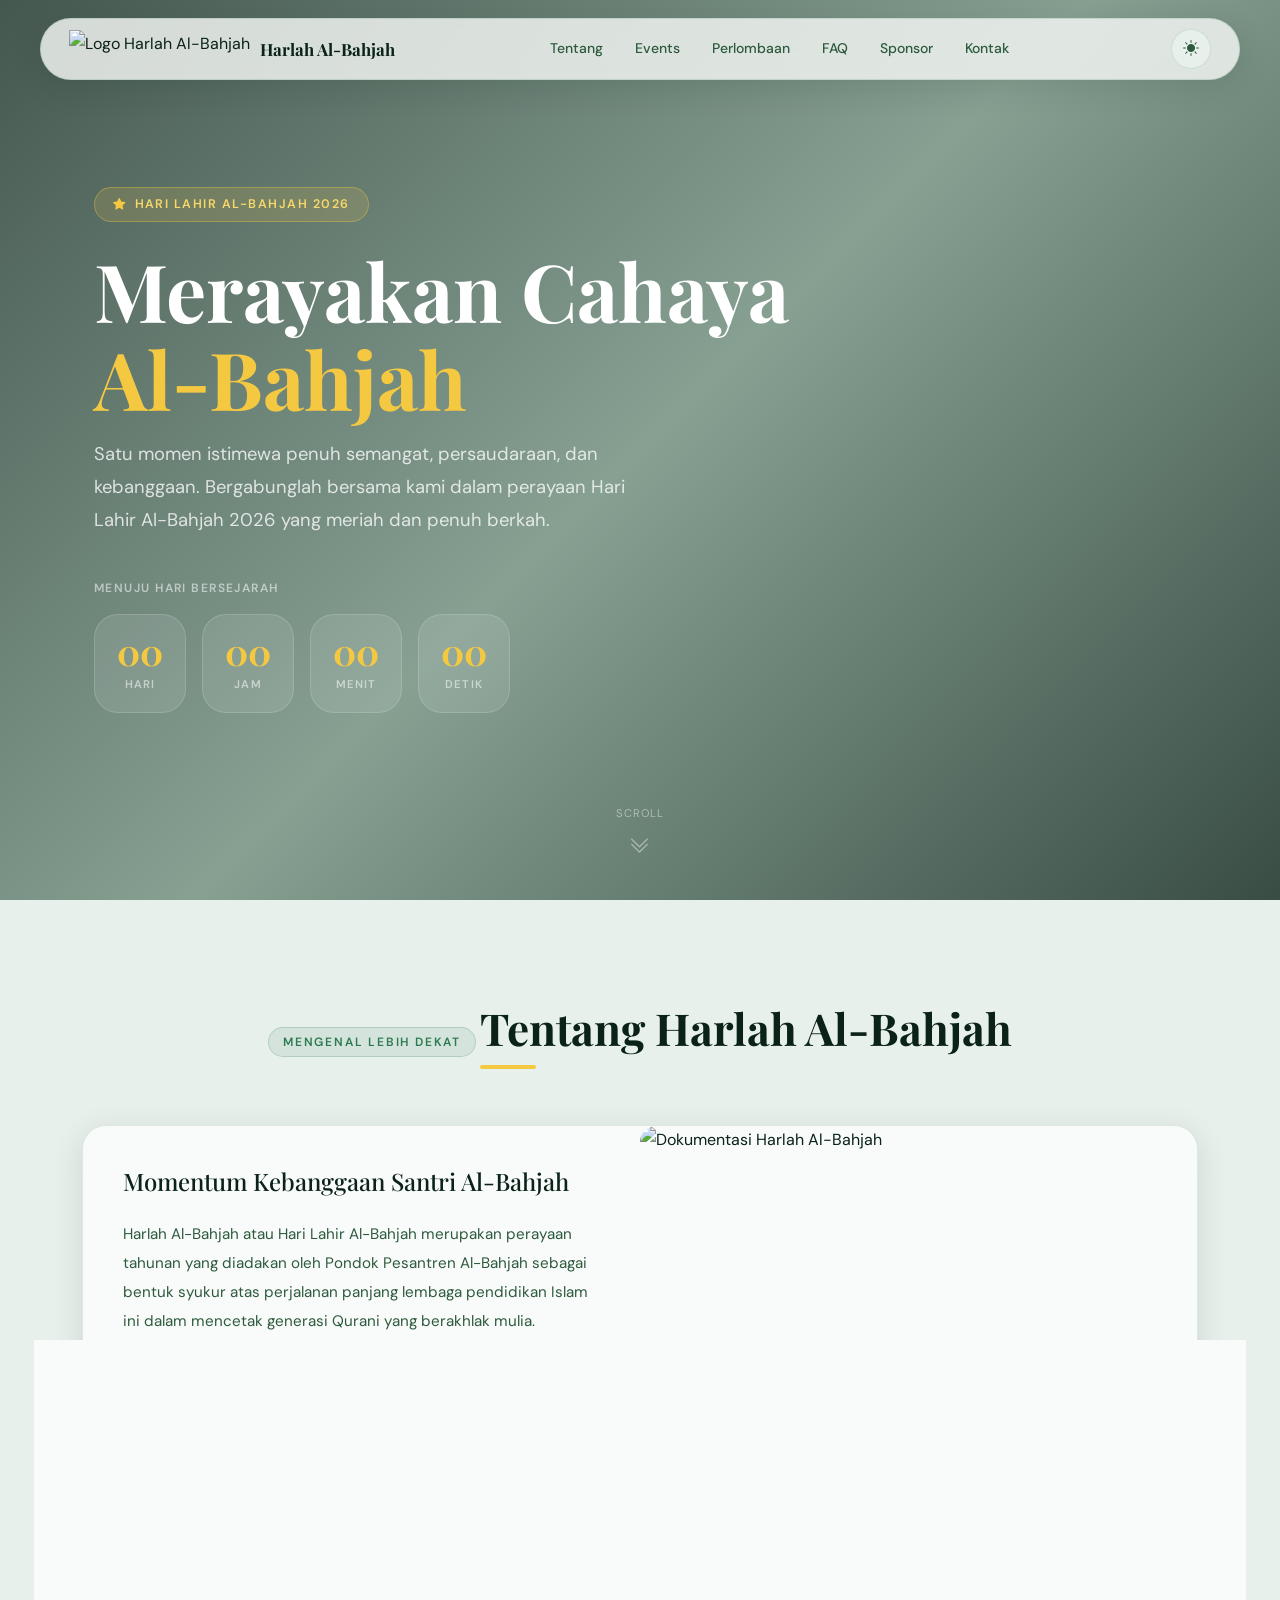
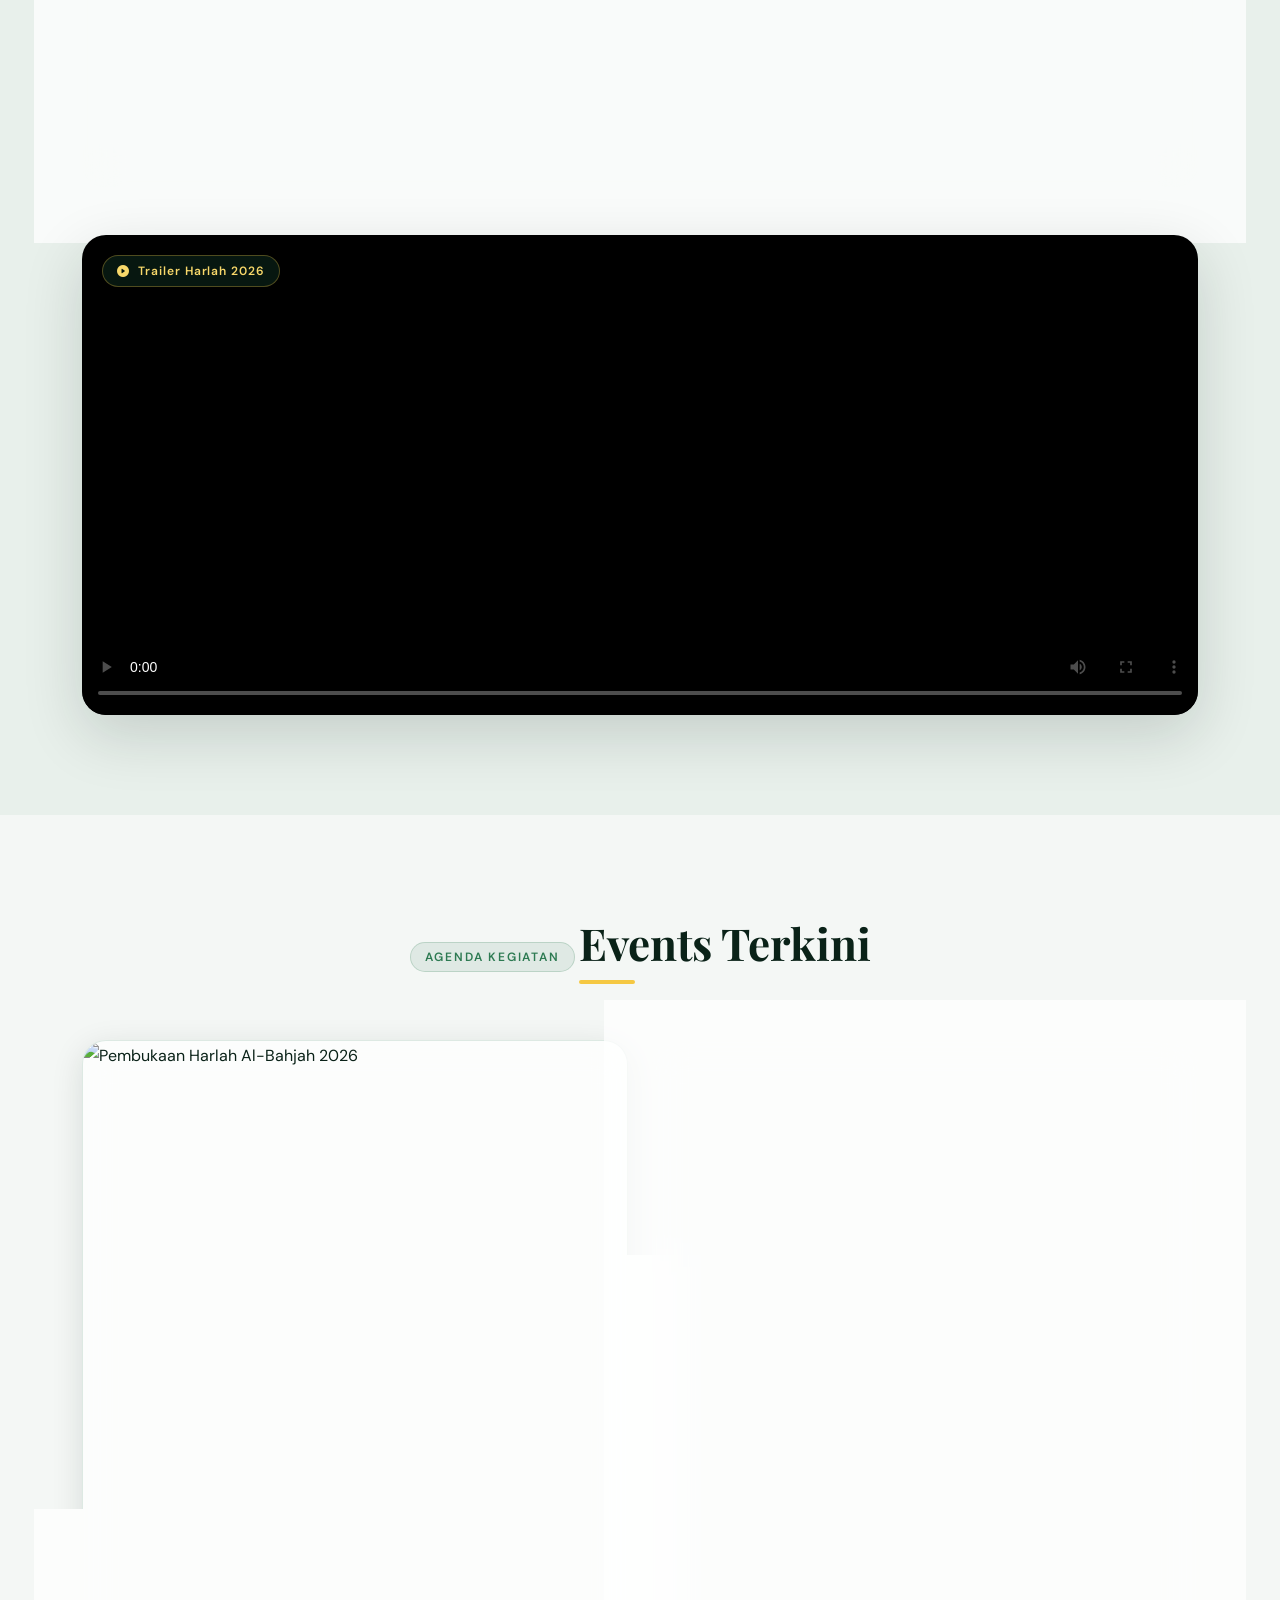
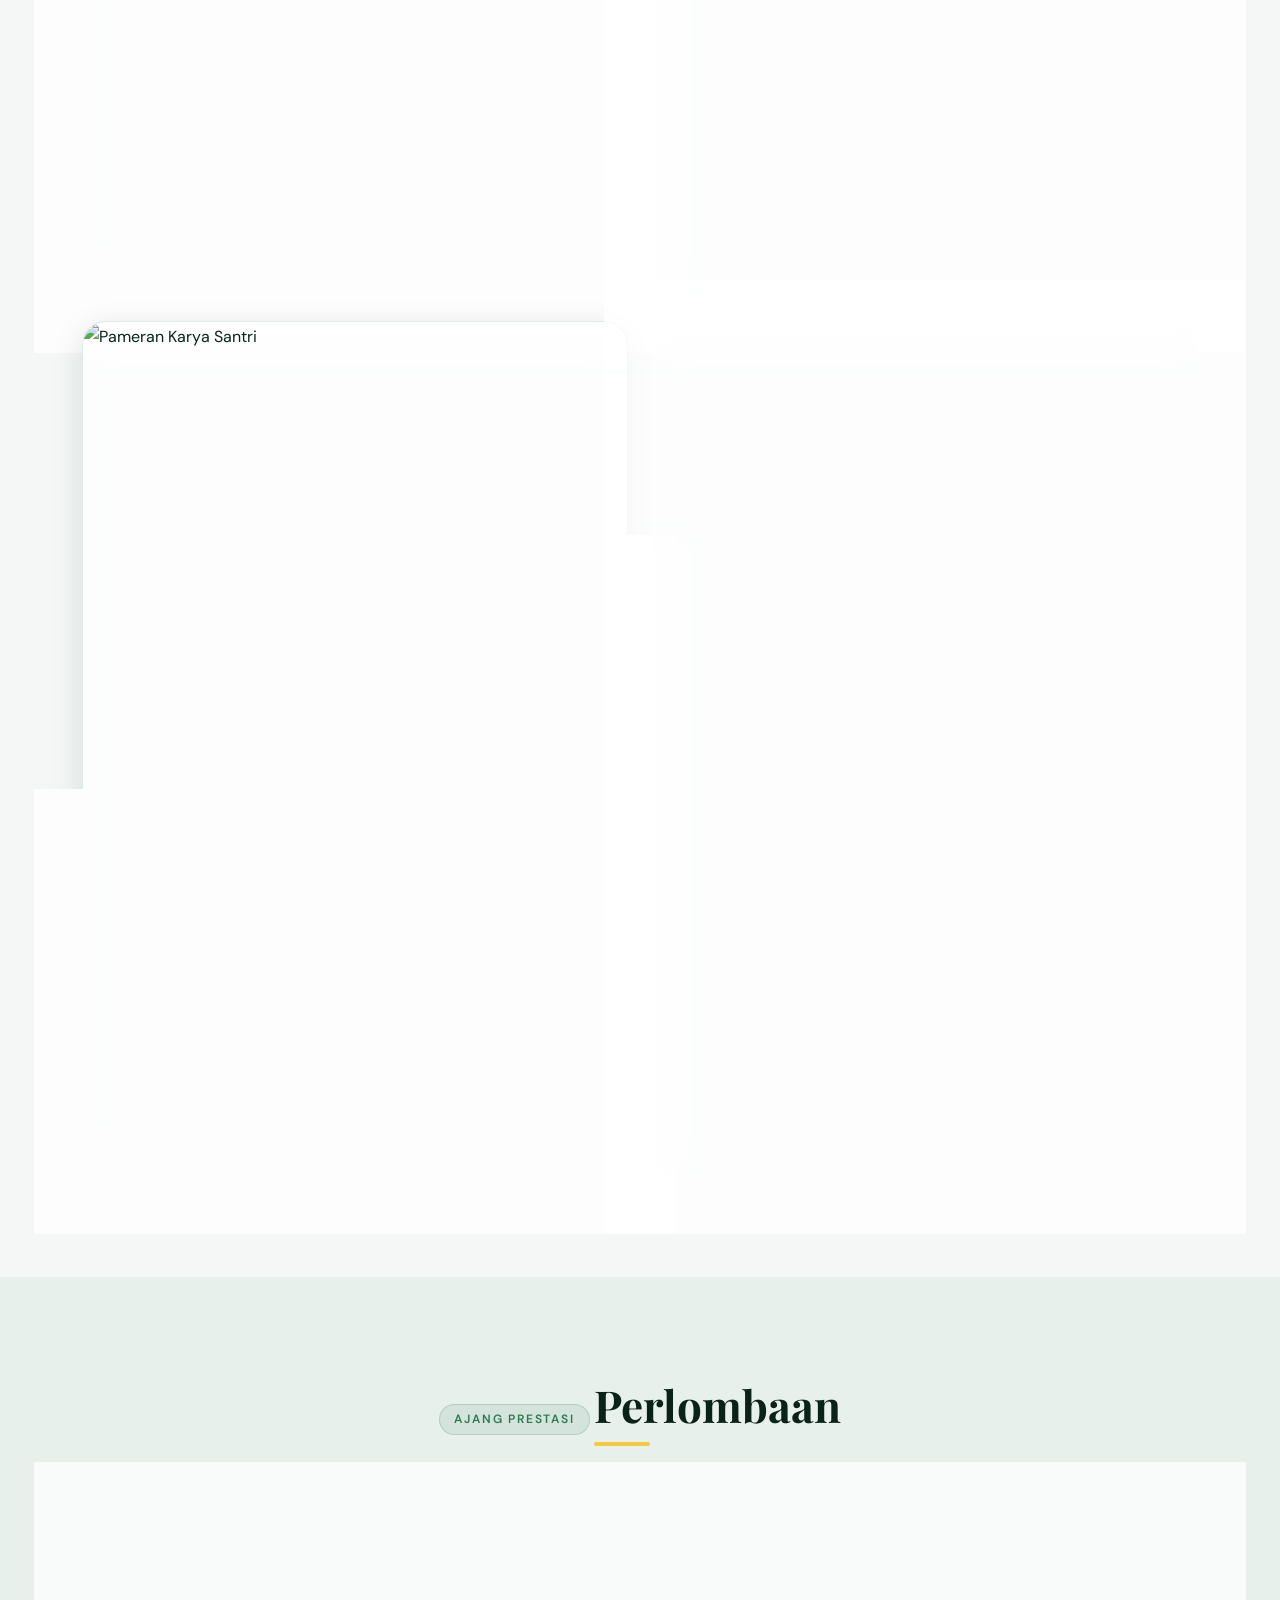
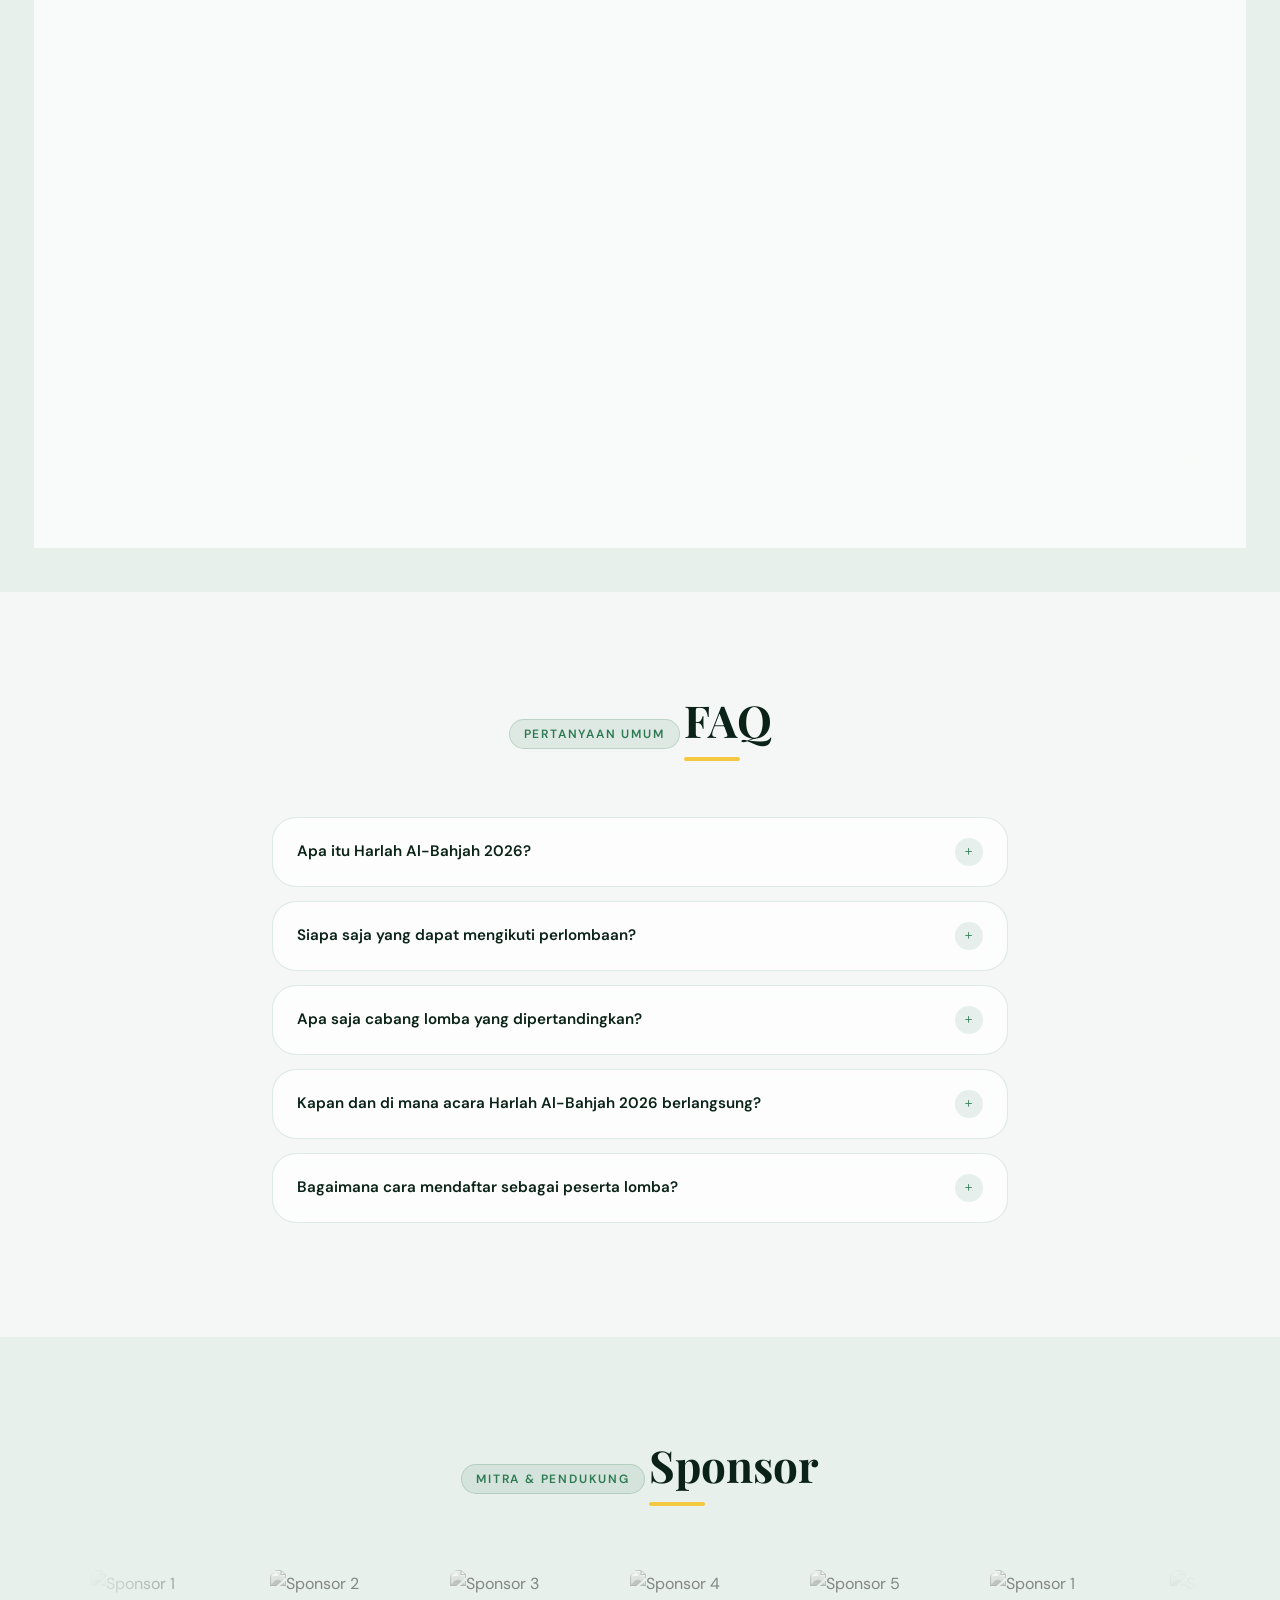
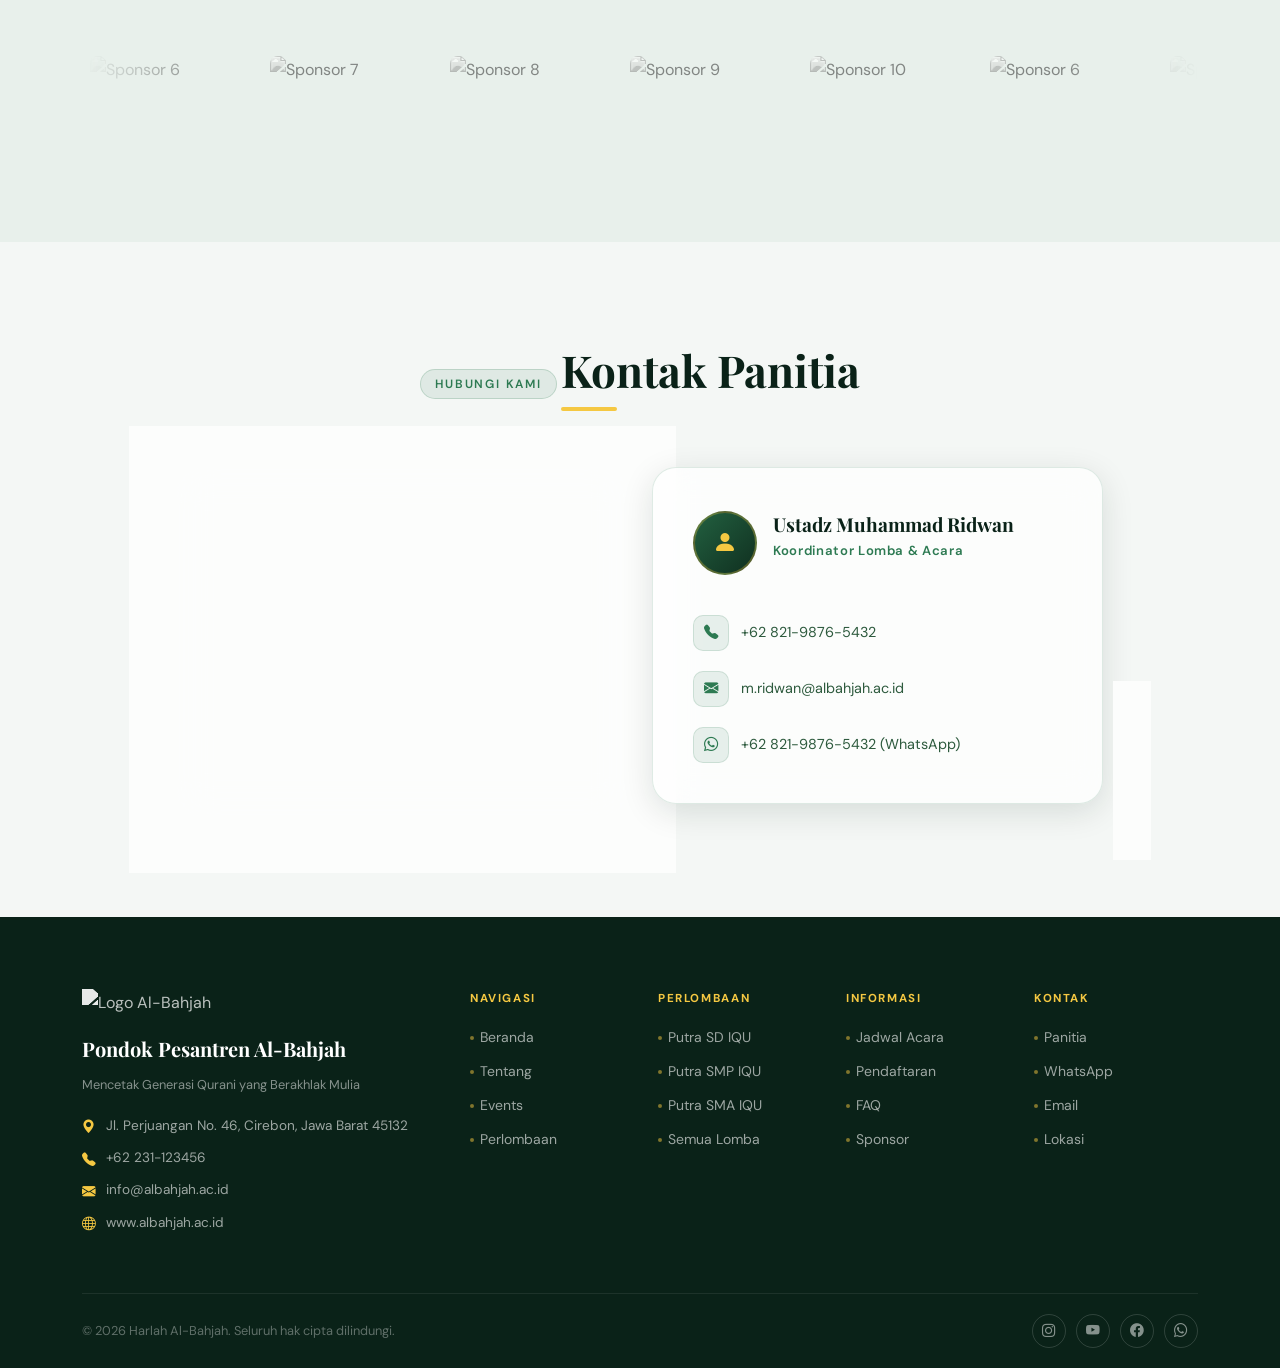
==== index.html @ e9e11401 "fix: change temporary image name on src" ====
<!DOCTYPE html>
<html lang="id" data-theme="light">
<head>
  <meta charset="UTF-8" />
  <meta name="viewport" content="width=device-width, initial-scale=1.0" />
  <title>Harlah Al-Bahjah 2026</title>
  <meta name="description" content="Hari Lahir Al-Bahjah 2026 — Perayaan tahunan Pondok Pesantren Al-Bahjah yang meriah dengan berbagai perlombaan dan kegiatan islami." />

  <!-- Bootstrap 5 -->
  <link rel="stylesheet" href="lib/bootstrap5/bootstrap-5.3.8-dist/css/bootstrap.min.css" />

  <!-- Bootstrap Icons -->
  <link rel="stylesheet" href="assets/img/icon/bootstrap-icons-1.13.1/bootstrap-icons.min.css" />

  <!-- Global CSS -->
  <link rel="stylesheet" href="css/global.css" />

  <!-- Page CSS -->
  <link rel="stylesheet" href="css/index.css" />
</head>
<body>

  <!-- ============================================================
       NAVBAR
       ============================================================ -->
  <nav id="mainNavbar" aria-label="Navigasi Utama">
    <a href="/" class="navbar-brand-custom">
      <img src="assets/img/logo-ab.png" alt="Logo Harlah Al-Bahjah" />
      <span>Harlah Al-Bahjah</span>
    </a>

    <ul class="navbar-links">
      <li><a href="#about">Tentang</a></li>
      <li><a href="#events">Events</a></li>
      <li><a href="#competitions">Perlombaan</a></li>
      <li><a href="#faq">FAQ</a></li>
      <li><a href="#sponsor">Sponsor</a></li>
      <li><a href="#contact">Kontak</a></li>
    </ul>

    <div class="d-flex align-items-center gap-2">
      <button id="themeToggle" aria-label="Toggle tema">
        <i class="bi bi-sun-fill"></i>
      </button>
      <button class="navbar-toggler-custom" id="navToggler" aria-label="Buka menu">
        <i class="bi bi-list"></i>
      </button>
    </div>
  </nav>

  <!-- Mobile Menu -->
  <div id="mobileMenu" class="mobile-menu">
    <a href="#about">Tentang</a>
    <a href="#events">Events</a>
    <a href="#competitions">Perlombaan</a>
    <a href="#faq">FAQ</a>
    <a href="#sponsor">Sponsor</a>
    <a href="#contact">Kontak</a>
  </div>


  <!-- ============================================================
       HERO SECTION
       ============================================================ -->
  <section id="hero">
    <div class="hero-bg"></div>
    <div class="hero-overlay"></div>

    <div class="container hero-content">
      <div class="row">
        <div class="col-lg-8">

          <div class="hero-badge">
            <i class="bi bi-star-fill"></i>
            Hari Lahir Al-Bahjah 2026
          </div>

          <h1 class="hero-title">
            Merayakan Cahaya<br />
            <span>Al-Bahjah</span>
          </h1>

          <p class="hero-desc">
            Satu momen istimewa penuh semangat, persaudaraan, dan kebanggaan.
            Bergabunglah bersama kami dalam perayaan Hari Lahir Al-Bahjah 2026
            yang meriah dan penuh berkah.
          </p>

          <!-- Countdown -->
          <div class="countdown-wrapper">
            <p class="countdown-label">Menuju Hari Bersejarah</p>
            <div class="countdown-grid">
              <div class="countdown-item">
                <span class="countdown-num" id="cd-days">00</span>
                <span class="countdown-unit">Hari</span>
              </div>
              <div class="countdown-item">
                <span class="countdown-num" id="cd-hours">00</span>
                <span class="countdown-unit">Jam</span>
              </div>
              <div class="countdown-item">
                <span class="countdown-num" id="cd-mins">00</span>
                <span class="countdown-unit">Menit</span>
              </div>
              <div class="countdown-item">
                <span class="countdown-num" id="cd-secs">00</span>
                <span class="countdown-unit">Detik</span>
              </div>
            </div>
          </div>

        </div>
      </div>
    </div>

    <div class="hero-scroll">
      <span>Scroll</span>
      <i class="bi bi-chevron-double-down"></i>
    </div>
  </section>


  <!-- ============================================================
       ABOUT SECTION
       ============================================================ -->
  <section id="about" class="section-wrapper">
    <div class="container">

      <!-- Section Title -->
      <div class="text-center mb-5 fade-up">
        <span class="section-label">Mengenal Lebih Dekat</span>
        <h2 class="section-title">Tentang Harlah Al-Bahjah</h2>
      </div>

      <!-- About Card -->
      <div class="glass-card fade-up mb-5">
        <div class="row g-0 align-items-stretch">
          <!-- Left: Description -->
          <div class="col-lg-6">
            <div class="about-text-col">
              <h3 class="mb-4" style="font-size:1.5rem;">Momentum Kebanggaan Santri Al-Bahjah</h3>
              <p>
                Harlah Al-Bahjah atau Hari Lahir Al-Bahjah merupakan perayaan tahunan yang diadakan
                oleh Pondok Pesantren Al-Bahjah sebagai bentuk syukur atas perjalanan panjang lembaga
                pendidikan Islam ini dalam mencetak generasi Qurani yang berakhlak mulia.
              </p>
              <p>
                Pada tahun 2026, Harlah Al-Bahjah kembali hadir dengan rangkaian kegiatan yang lebih
                meriah dan bermakna. Berbagai cabang perlombaan Islami digelar sebagai ajang unjuk
                bakat dan prestasi para santri dari jenjang SD, SMP, hingga SMA.
              </p>
              <p>
                Kegiatan ini bukan sekadar kompetisi, melainkan juga wadah silaturahmi, penguatan
                ukhuwah islamiyah, serta momentum untuk terus memupuk semangat belajar dan berprestasi
                di lingkungan Pondok Pesantren Al-Bahjah yang penuh berkah.
              </p>
              <p>
                Dengan tema yang mengedepankan kecintaan terhadap Al-Quran dan ilmu pengetahuan,
                Harlah Al-Bahjah 2026 diharapkan menjadi inspirasi bagi seluruh santri dan keluarga besar
                Al-Bahjah untuk terus berjuang di jalan yang diridhai Allah SWT.
              </p>
            </div>
          </div>
          <!-- Right: Image -->
          <div class="col-lg-6">
            <img
              src="assets/img/temp-image.jpg"
              alt="Dokumentasi Harlah Al-Bahjah"
              class="about-img"
            />
          </div>
        </div>
      </div>

      <!-- Video Trailer -->
      <div class="about-video-wrapper fade-up">
        <span class="video-label"><i class="bi bi-play-circle-fill me-1"></i> Trailer Harlah 2026</span>
        <video controls poster="assets/img/temp-image.jpg">
          <source src="assets/video/temp-video.mp4" type="video/mp4" />
          Browser Anda tidak mendukung pemutaran video.
        </video>
      </div>

    </div>
  </section>


  <!-- ============================================================
       EVENTS SECTION
       ============================================================ -->
  <section id="events" class="section-wrapper">
    <div class="container">

      <div class="text-center mb-5 fade-up">
        <span class="section-label">Agenda Kegiatan</span>
        <h2 class="section-title">Events Terkini</h2>
      </div>

      <div class="row g-4">

        <!-- Event Card 1 -->
        <div class="col-md-6 fade-up">
          <div class="glass-card event-card">
            <div class="event-card-img-wrapper">
              <img src="assets/img/temp-image.jpg" alt="Pembukaan Harlah Al-Bahjah 2026" />
            </div>
            <div class="event-card-body">
              <h4 class="event-card-title">Pembukaan Harlah Al-Bahjah 2026</h4>
              <p class="event-card-date">
                <i class="bi bi-calendar3"></i> 1 Juni 2026
              </p>
              <span class="event-status upcoming">
                <i class="bi bi-clock"></i> Akan Datang
              </span>
            </div>
          </div>
        </div>

        <!-- Event Card 2 -->
        <div class="col-md-6 fade-up">
          <div class="glass-card event-card">
            <div class="event-card-img-wrapper">
              <img src="assets/img/temp-image.jpg" alt="Lomba Tahfidz Quran" />
            </div>
            <div class="event-card-body">
              <h4 class="event-card-title">Lomba Tahfidz Quran</h4>
              <p class="event-card-date">
                <i class="bi bi-calendar3"></i> 28 Mei 2026
              </p>
              <span class="event-status upcoming">
                <i class="bi bi-clock"></i> Akan Datang
              </span>
            </div>
          </div>
        </div>

        <!-- Event Card 3 -->
        <div class="col-md-6 fade-up">
          <div class="glass-card event-card">
            <div class="event-card-img-wrapper">
              <img src="assets/img/temp-image.jpg" alt="Pameran Karya Santri" />
            </div>
            <div class="event-card-body">
              <h4 class="event-card-title">Pameran Karya Santri</h4>
              <p class="event-card-date">
                <i class="bi bi-calendar3"></i> 25 Mei 2026
              </p>
              <span class="event-status ongoing">
                <i class="bi bi-record-circle"></i> Sedang Berlangsung
              </span>
            </div>
          </div>
        </div>

        <!-- Event Card 4 -->
        <div class="col-md-6 fade-up">
          <div class="glass-card event-card">
            <div class="event-card-img-wrapper">
              <img src="assets/img/temp-image.jpg" alt="Seleksi Perlombaan" />
            </div>
            <div class="event-card-body">
              <h4 class="event-card-title">Seleksi Awal Perlombaan</h4>
              <p class="event-card-date">
                <i class="bi bi-calendar3"></i> 10 Mei 2026
              </p>
              <span class="event-status done">
                <i class="bi bi-check-circle"></i> Selesai
              </span>
            </div>
          </div>
        </div>

      </div>
    </div>
  </section>


  <!-- ============================================================
       COMPETITIONS SECTION
       ============================================================ -->
  <section id="competitions" class="section-wrapper">
    <div class="container">

      <div class="text-center mb-5 fade-up">
        <span class="section-label">Ajang Prestasi</span>
        <h2 class="section-title">Perlombaan</h2>
      </div>

      <div class="glass-card competitions-card fade-up">
        <div class="row g-0 align-items-stretch">
          <!-- Left: Image -->
          <div class="col-lg-5 competitions-img-col">
            <img src="assets/img/temp-image.jpg" alt="Dokumentasi Perlombaan Harlah Al-Bahjah" />
          </div>
          <!-- Right: Content -->
          <div class="col-lg-7">
            <div class="competitions-content">
              <span class="section-label mb-3">Putra · SD · SMP · SMA</span>
              <h3>Kompetisi Islami Berjenjang</h3>
              <p>
                Harlah Al-Bahjah 2026 menghadirkan berbagai cabang perlombaan Islami yang dikategorikan
                berdasarkan jenjang pendidikan. Setiap santri berkesempatan menunjukkan kemampuan terbaik
                mereka dalam suasana yang penuh sportivitas dan ukhuwah islamiyah.
              </p>
              <p>
                Mulai dari Lomba Tahfidz Quran, Pidato Bahasa Arab, Kaligrafi, hingga berbagai cabang
                ilmu keislaman lainnya — semua dirancang untuk menggali potensi terbaik para santri
                Al-Bahjah.
              </p>
              <div class="competitions-tags">
                <span class="comp-tag"><i class="bi bi-book"></i> Tahfidz Quran</span>
                <span class="comp-tag"><i class="bi bi-chat-dots"></i> Pidato Arab</span>
                <span class="comp-tag"><i class="bi bi-brush"></i> Kaligrafi</span>
                <span class="comp-tag"><i class="bi bi-pencil"></i> Cerdas Cermat</span>
                <span class="comp-tag"><i class="bi bi-music-note"></i> Tilawah</span>
              </div>
              <a href="competitions/competitions.html" class="btn-primary-custom">
                Lihat Semua Perlombaan <i class="bi bi-arrow-right"></i>
              </a>
            </div>
          </div>
        </div>
      </div>

    </div>
  </section>


  <!-- ============================================================
       FAQ SECTION
       ============================================================ -->
  <section id="faq" class="section-wrapper">
    <div class="container">

      <div class="text-center mb-5 fade-up">
        <span class="section-label">Pertanyaan Umum</span>
        <h2 class="section-title">FAQ</h2>
      </div>

      <div class="row justify-content-center">
        <div class="col-lg-8">

          <!-- FAQ 1 -->
          <div class="faq-item fade-up">
            <button class="faq-question">
              <span>Apa itu Harlah Al-Bahjah 2026?</span>
              <span class="faq-icon"><i class="bi bi-plus"></i></span>
            </button>
            <div class="faq-answer">
              <p>
                Harlah Al-Bahjah adalah perayaan Hari Lahir Pondok Pesantren Al-Bahjah yang diselenggarakan
                setiap tahun sebagai bentuk syukur dan apresiasi atas perjalanan lembaga ini dalam mendidik
                generasi Qurani. Pada 2026, acara ini akan diisi dengan berbagai perlombaan, pameran, dan
                kegiatan islami lainnya.
              </p>
            </div>
          </div>

          <!-- FAQ 2 -->
          <div class="faq-item fade-up">
            <button class="faq-question">
              <span>Siapa saja yang dapat mengikuti perlombaan?</span>
              <span class="faq-icon"><i class="bi bi-plus"></i></span>
            </button>
            <div class="faq-answer">
              <p>
                Perlombaan pada Harlah Al-Bahjah 2026 terbuka untuk santri putra yang terdaftar aktif
                di jenjang SD IQU, SMP IQU, dan SMA IQU di lingkungan Pondok Pesantren Al-Bahjah.
                Setiap peserta hanya dapat mengikuti cabang lomba sesuai jenjang pendidikannya.
              </p>
            </div>
          </div>

          <!-- FAQ 3 -->
          <div class="faq-item fade-up">
            <button class="faq-question">
              <span>Apa saja cabang lomba yang dipertandingkan?</span>
              <span class="faq-icon"><i class="bi bi-plus"></i></span>
            </button>
            <div class="faq-answer">
              <p>
                Terdapat berbagai cabang lomba seperti Tahfidz Quran, Tilawah Al-Quran, Pidato Bahasa Arab,
                Kaligrafi, Cerdas Cermat Islami, dan beberapa kategori lainnya. Setiap jenjang memiliki
                cabang lomba yang disesuaikan dengan tingkat kemampuan peserta. Informasi lengkap tersedia
                di halaman Perlombaan.
              </p>
            </div>
          </div>

          <!-- FAQ 4 -->
          <div class="faq-item fade-up">
            <button class="faq-question">
              <span>Kapan dan di mana acara Harlah Al-Bahjah 2026 berlangsung?</span>
              <span class="faq-icon"><i class="bi bi-plus"></i></span>
            </button>
            <div class="faq-answer">
              <p>
                Puncak acara Harlah Al-Bahjah 2026 dijadwalkan pada tanggal 1 Juni 2026 bertempat di
                kompleks Pondok Pesantren Al-Bahjah. Berbagai rangkaian kegiatan sebelum puncak acara
                telah dimulai sejak pertengahan Mei 2026. Pantau terus halaman ini untuk informasi terkini.
              </p>
            </div>
          </div>

          <!-- FAQ 5 -->
          <div class="faq-item fade-up">
            <button class="faq-question">
              <span>Bagaimana cara mendaftar sebagai peserta lomba?</span>
              <span class="faq-icon"><i class="bi bi-plus"></i></span>
            </button>
            <div class="faq-answer">
              <p>
                Pendaftaran peserta lomba dilakukan melalui koordinator masing-masing asrama atau
                wali kelas. Peserta yang ingin ikut dapat menghubungi panitia Harlah Al-Bahjah 2026
                melalui kontak yang tersedia di halaman ini. Pendaftaran dibuka hingga 20 Mei 2026.
              </p>
            </div>
          </div>

        </div>
      </div>
    </div>
  </section>


  <!-- ============================================================
       SPONSOR SECTION
       ============================================================ -->
  <section id="sponsor" class="section-wrapper">
    <div class="container">

      <div class="text-center mb-5 fade-up">
        <span class="section-label">Mitra & Pendukung</span>
        <h2 class="section-title">Sponsor</h2>
      </div>

      <!-- Row 1 — Scroll Right -->
      <div class="sponsor-track-wrapper mb-3 fade-up">
        <div class="sponsor-track row-1">
          <!-- Duplicated for seamless loop -->
          <img src="assets/img/temp-image.jpg" alt="Sponsor 1" class="sponsor-logo" />
          <img src="assets/img/temp-image.jpg" alt="Sponsor 2" class="sponsor-logo" />
          <img src="assets/img/temp-image.jpg" alt="Sponsor 3" class="sponsor-logo" />
          <img src="assets/img/temp-image.jpg" alt="Sponsor 4" class="sponsor-logo" />
          <img src="assets/img/temp-image.jpg" alt="Sponsor 5" class="sponsor-logo" />
          <!-- Duplicate -->
          <img src="assets/img/temp-image.jpg" alt="Sponsor 1" class="sponsor-logo" aria-hidden="true" />
          <img src="assets/img/temp-image.jpg" alt="Sponsor 2" class="sponsor-logo" aria-hidden="true" />
          <img src="assets/img/temp-image.jpg" alt="Sponsor 3" class="sponsor-logo" aria-hidden="true" />
          <img src="assets/img/temp-image.jpg" alt="Sponsor 4" class="sponsor-logo" aria-hidden="true" />
          <img src="assets/img/temp-image.jpg" alt="Sponsor 5" class="sponsor-logo" aria-hidden="true" />
        </div>
      </div>

      <!-- Row 2 — Scroll Left -->
      <div class="sponsor-track-wrapper fade-up">
        <div class="sponsor-track row-2">
          <!-- Duplicated for seamless loop -->
          <img src="assets/img/temp-image.jpg" alt="Sponsor 6" class="sponsor-logo" />
          <img src="assets/img/temp-image.jpg" alt="Sponsor 7" class="sponsor-logo" />
          <img src="assets/img/temp-image.jpg" alt="Sponsor 8" class="sponsor-logo" />
          <img src="assets/img/temp-image.jpg" alt="Sponsor 9" class="sponsor-logo" />
          <img src="assets/img/temp-image.jpg" alt="Sponsor 10" class="sponsor-logo" />
          <!-- Duplicate -->
          <img src="assets/img/temp-image.jpg" alt="Sponsor 6" class="sponsor-logo" aria-hidden="true" />
          <img src="assets/img/temp-image.jpg" alt="Sponsor 7" class="sponsor-logo" aria-hidden="true" />
          <img src="assets/img/temp-image.jpg" alt="Sponsor 8" class="sponsor-logo" aria-hidden="true" />
          <img src="assets/img/temp-image.jpg" alt="Sponsor 9" class="sponsor-logo" aria-hidden="true" />
          <img src="assets/img/temp-image.jpg" alt="Sponsor 10" class="sponsor-logo" aria-hidden="true" />
        </div>
      </div>

    </div>
  </section>


  <!-- ============================================================
       CONTACT SECTION
       ============================================================ -->
  <section id="contact" class="section-wrapper">
    <div class="container">

      <div class="text-center mb-5 fade-up">
        <span class="section-label">Hubungi Kami</span>
        <h2 class="section-title">Kontak Panitia</h2>
      </div>

      <div class="row justify-content-center g-4">

        <!-- Contact 1 -->
        <div class="col-lg-5 col-md-6 fade-up">
          <div class="glass-card contact-card">
            <div class="d-flex align-items-center gap-3 mb-3">
              <div class="contact-avatar">
                <i class="bi bi-person-fill"></i>
              </div>
              <div>
                <p class="contact-name">Ustadz Ahmad Fauzi</p>
                <p class="contact-position">Ketua Panitia Harlah Al-Bahjah 2026</p>
              </div>
            </div>

            <div class="contact-info-row">
              <div class="contact-info-icon">
                <i class="bi bi-telephone-fill"></i>
              </div>
              <span>+62 812-3456-7890</span>
            </div>

            <div class="contact-info-row">
              <div class="contact-info-icon">
                <i class="bi bi-envelope-fill"></i>
              </div>
              <span>ahmad.fauzi@albahjah.ac.id</span>
            </div>

            <div class="contact-info-row">
              <div class="contact-info-icon">
                <i class="bi bi-geo-alt-fill"></i>
              </div>
              <span>Pondok Pesantren Al-Bahjah, Cirebon, Jawa Barat</span>
            </div>
          </div>
        </div>

        <!-- Contact 2 -->
        <div class="col-lg-5 col-md-6 fade-up">
          <div class="glass-card contact-card">
            <div class="d-flex align-items-center gap-3 mb-3">
              <div class="contact-avatar">
                <i class="bi bi-person-fill"></i>
              </div>
              <div>
                <p class="contact-name">Ustadz Muhammad Ridwan</p>
                <p class="contact-position">Koordinator Lomba & Acara</p>
              </div>
            </div>

            <div class="contact-info-row">
              <div class="contact-info-icon">
                <i class="bi bi-telephone-fill"></i>
              </div>
              <span>+62 821-9876-5432</span>
            </div>

            <div class="contact-info-row">
              <div class="contact-info-icon">
                <i class="bi bi-envelope-fill"></i>
              </div>
              <span>m.ridwan@albahjah.ac.id</span>
            </div>

            <div class="contact-info-row">
              <div class="contact-info-icon">
                <i class="bi bi-whatsapp"></i>
              </div>
              <span>+62 821-9876-5432 (WhatsApp)</span>
            </div>
          </div>
        </div>

      </div>
    </div>
  </section>


  <!-- ============================================================
       FOOTER
       ============================================================ -->
  <footer id="footer">
    <div class="container">
      <div class="row g-5">

        <!-- Col 1: Brand Info -->
        <div class="col-lg-4 col-md-6">
          <div class="footer-brand">
            <img src="assets/img/temp-img.jpg" alt="Logo Al-Bahjah" />
          </div>
          <p class="footer-brand-name">Pondok Pesantren Al-Bahjah</p>
          <p class="footer-brand-sub">Mencetak Generasi Qurani yang Berakhlak Mulia</p>

          <div class="footer-info-row">
            <i class="bi bi-geo-alt-fill"></i>
            <span>Jl. Perjuangan No. 46, Cirebon, Jawa Barat 45132</span>
          </div>
          <div class="footer-info-row">
            <i class="bi bi-telephone-fill"></i>
            <span>+62 231-123456</span>
          </div>
          <div class="footer-info-row">
            <i class="bi bi-envelope-fill"></i>
            <span>info@albahjah.ac.id</span>
          </div>
          <div class="footer-info-row">
            <i class="bi bi-globe"></i>
            <span>www.albahjah.ac.id</span>
          </div>
        </div>

        <!-- Col 2–5: Links -->
        <div class="col-lg-8 col-md-6">
          <div class="row g-4">

            <div class="col-6 col-sm-3">
              <p class="footer-col-title">Navigasi</p>
              <ul class="footer-links">
                <li><a href="#link">Beranda</a></li>
                <li><a href="#link">Tentang</a></li>
                <li><a href="#link">Events</a></li>
                <li><a href="#link">Perlombaan</a></li>
              </ul>
            </div>

            <div class="col-6 col-sm-3">
              <p class="footer-col-title">Perlombaan</p>
              <ul class="footer-links">
                <li><a href="#link">Putra SD IQU</a></li>
                <li><a href="#link">Putra SMP IQU</a></li>
                <li><a href="#link">Putra SMA IQU</a></li>
                <li><a href="#link">Semua Lomba</a></li>
              </ul>
            </div>

            <div class="col-6 col-sm-3">
              <p class="footer-col-title">Informasi</p>
              <ul class="footer-links">
                <li><a href="#link">Jadwal Acara</a></li>
                <li><a href="#link">Pendaftaran</a></li>
                <li><a href="#link">FAQ</a></li>
                <li><a href="#link">Sponsor</a></li>
              </ul>
            </div>

            <div class="col-6 col-sm-3">
              <p class="footer-col-title">Kontak</p>
              <ul class="footer-links">
                <li><a href="#link">Panitia</a></li>
                <li><a href="#link">WhatsApp</a></li>
                <li><a href="#link">Email</a></li>
                <li><a href="#link">Lokasi</a></li>
              </ul>
            </div>

          </div>
        </div>

      </div>

      <div class="footer-divider"></div>

      <div class="footer-bottom">
        <p>&copy; 2026 Harlah Al-Bahjah. Seluruh hak cipta dilindungi.</p>
        <div class="footer-social">
          <a href="#link" aria-label="Instagram"><i class="bi bi-instagram"></i></a>
          <a href="#link" aria-label="YouTube"><i class="bi bi-youtube"></i></a>
          <a href="#link" aria-label="Facebook"><i class="bi bi-facebook"></i></a>
          <a href="#link" aria-label="WhatsApp"><i class="bi bi-whatsapp"></i></a>
        </div>
      </div>

    </div>
  </footer>


  <!-- ============================================================
       SCRIPTS
       ============================================================ -->
  <!-- jQuery -->
  <script src="lib/jquery/jquery-4.0.0.min.js"></script>

  <!-- Bootstrap 5 JS -->
  <script src="lib/bootstrap5/bootstrap-5.3.8-dist/js/bootstrap.bundle.min.js"></script>

  <!-- Page JS -->
  <script src="js/index.js"></script>

</body>
</html>
---- css/global.css ----
/* ============================================================
   GLOBAL.CSS — Al-Bahjah Harlah 2026
   Global styles shared across all pages
   ============================================================ */

/* ---------- Google Fonts ---------- */
@import url('https://fonts.googleapis.com/css2?family=Playfair+Display:wght@400;600;700&family=DM+Sans:wght@300;400;500;600&display=swap');

/* ---------- CSS Variables ---------- */
:root {
  /* Brand Colors */
  --clr-green-900: #0a2218;
  --clr-green-800: #103020;
  --clr-green-700: #1a4a30;
  --clr-green-600: #226040;
  --clr-green-500: #2d7a52;
  --clr-yellow-400: #f5c842;
  --clr-yellow-300: #f8d86a;
  --clr-yellow-200: #fbe99a;

  /* Light Theme */
  --bg-primary: #f4f7f5;
  --bg-secondary: #e8f0eb;
  --bg-card: rgba(255, 255, 255, 0.72);
  --bg-glass: rgba(255, 255, 255, 0.55);
  --bg-navbar: rgba(244, 247, 245, 0.82);

  --text-primary: #0a2218;
  --text-secondary: #2d5a3d;
  --text-muted: #6b8f7a;

  --border-color: rgba(45, 122, 82, 0.15);
  --shadow-sm: 0 2px 12px rgba(10, 34, 24, 0.08);
  --shadow-md: 0 8px 32px rgba(10, 34, 24, 0.12);
  --shadow-lg: 0 20px 60px rgba(10, 34, 24, 0.16);

  --accent: var(--clr-yellow-400);
  --accent-hover: var(--clr-yellow-300);

  /* Typography */
  --font-display: 'Playfair Display', Georgia, serif;
  --font-body: 'DM Sans', sans-serif;

  /* Radius */
  --radius-sm: 10px;
  --radius-md: 16px;
  --radius-lg: 24px;
  --radius-xl: 36px;
  --radius-pill: 9999px;

  /* Transitions */
  --transition-fast: 0.2s ease;
  --transition-base: 0.35s cubic-bezier(0.4, 0, 0.2, 1);
  --transition-slow: 0.6s cubic-bezier(0.4, 0, 0.2, 1);

  /* Blur */
  --blur-glass: blur(18px);
  --blur-sm: blur(8px);
}

/* ---------- Dark Theme ---------- */
[data-theme="dark"] {
  --bg-primary: #071510;
  --bg-secondary: #0d1f16;
  --bg-card: rgba(16, 40, 26, 0.75);
  --bg-glass: rgba(10, 34, 24, 0.65);
  --bg-navbar: rgba(7, 21, 16, 0.85);

  --text-primary: #e8f5ee;
  --text-secondary: #a8d4b8;
  --text-muted: #6a9e7f;

  --border-color: rgba(245, 200, 66, 0.12);
  --shadow-sm: 0 2px 12px rgba(0, 0, 0, 0.3);
  --shadow-md: 0 8px 32px rgba(0, 0, 0, 0.4);
  --shadow-lg: 0 20px 60px rgba(0, 0, 0, 0.5);
}

/* ---------- Base Reset ---------- */
*, *::before, *::after {
  box-sizing: border-box;
  margin: 0;
  padding: 0;
}

html {
  scroll-behavior: smooth;
  font-size: 16px;
}

body {
  font-family: var(--font-body);
  background-color: var(--bg-primary);
  color: var(--text-primary);
  line-height: 1.7;
  transition: background-color var(--transition-base), color var(--transition-base);
  overflow-x: hidden;
}

/* ---------- Typography ---------- */
h1, h2, h3, h4, h5, h6 {
  font-family: var(--font-display);
  line-height: 1.25;
  color: var(--text-primary);
}

p {
  color: var(--text-secondary);
}

a {
  text-decoration: none;
  color: inherit;
  transition: color var(--transition-fast);
}

/* ---------- Section Title ---------- */
.section-title {
  font-family: var(--font-display);
  font-size: clamp(1.75rem, 4vw, 2.75rem);
  font-weight: 700;
  color: var(--text-primary);
  position: relative;
  display: inline-block;
  margin-bottom: 0.5rem;
}

.section-title::after {
  content: '';
  display: block;
  width: 56px;
  height: 4px;
  background: var(--accent);
  border-radius: var(--radius-pill);
  margin-top: 10px;
}

.section-label {
  display: inline-block;
  font-size: 0.75rem;
  font-weight: 600;
  letter-spacing: 0.15em;
  text-transform: uppercase;
  color: var(--clr-green-500);
  background: rgba(45, 122, 82, 0.1);
  padding: 4px 14px;
  border-radius: var(--radius-pill);
  margin-bottom: 0.75rem;
  border: 1px solid rgba(45, 122, 82, 0.2);
}

[data-theme="dark"] .section-label {
  color: var(--clr-yellow-300);
  background: rgba(245, 200, 66, 0.1);
  border-color: rgba(245, 200, 66, 0.2);
}

/* ---------- Glass Card ---------- */
.glass-card {
  background: var(--bg-card);
  backdrop-filter: var(--blur-glass);
  -webkit-backdrop-filter: var(--blur-glass);
  border: 1px solid var(--border-color);
  border-radius: var(--radius-lg);
  box-shadow: var(--shadow-md);
  transition: box-shadow var(--transition-base), transform var(--transition-base);
}

.glass-card:hover {
  box-shadow: var(--shadow-lg);
  transform: translateY(-3px);
}

/* ---------- Primary Button ---------- */
.btn-primary-custom {
  display: inline-flex;
  align-items: center;
  gap: 8px;
  background: var(--accent);
  color: var(--clr-green-900);
  font-family: var(--font-body);
  font-weight: 600;
  font-size: 0.9rem;
  padding: 12px 28px;
  border-radius: var(--radius-pill);
  border: none;
  cursor: pointer;
  transition: background var(--transition-fast), transform var(--transition-fast), box-shadow var(--transition-fast);
  box-shadow: 0 4px 20px rgba(245, 200, 66, 0.3);
  letter-spacing: 0.02em;
}

.btn-primary-custom:hover {
  background: var(--accent-hover);
  transform: translateY(-2px);
  box-shadow: 0 8px 28px rgba(245, 200, 66, 0.45);
  color: var(--clr-green-900);
}

.btn-primary-custom:active {
  transform: translateY(0);
}

/* ---------- Outline Button ---------- */
.btn-outline-custom {
  display: inline-flex;
  align-items: center;
  gap: 8px;
  background: transparent;
  color: var(--text-primary);
  font-family: var(--font-body);
  font-weight: 600;
  font-size: 0.9rem;
  padding: 11px 28px;
  border-radius: var(--radius-pill);
  border: 1.5px solid var(--border-color);
  cursor: pointer;
  transition: all var(--transition-fast);
  letter-spacing: 0.02em;
}

.btn-outline-custom:hover {
  border-color: var(--accent);
  color: var(--accent);
  background: rgba(245, 200, 66, 0.06);
}

/* ---------- Scrollbar ---------- */
::-webkit-scrollbar {
  width: 6px;
}

::-webkit-scrollbar-track {
  background: var(--bg-primary);
}

::-webkit-scrollbar-thumb {
  background: var(--clr-green-500);
  border-radius: var(--radius-pill);
}

::-webkit-scrollbar-thumb:hover {
  background: var(--clr-yellow-400);
}

/* ---------- Selection ---------- */
::selection {
  background: var(--clr-yellow-400);
  color: var(--clr-green-900);
}

/* ---------- Section Spacing ---------- */
.section-wrapper {
  padding: 100px 0;
}

/* ---------- Fade-in Animation ---------- */
.fade-up {
  opacity: 0;
  transform: translateY(30px);
  transition: opacity 0.7s ease, transform 0.7s ease;
}

.fade-up.visible {
  opacity: 1;
  transform: translateY(0);
}

/* ---------- Divider ---------- */
.section-divider {
  width: 100%;
  height: 1px;
  background: linear-gradient(90deg, transparent, var(--border-color), transparent);
  margin: 0 auto;
}

/* ---------- Responsive ---------- */
@media (max-width: 768px) {
  .section-wrapper {
    padding: 72px 0;
  }
}
---- css/index.css ----
/* ============================================================
   INDEX.CSS — Al-Bahjah Harlah 2026
   Styles specific to the Home page (index.html)
   ============================================================ */

/* ============================================================
   NAVBAR
   ============================================================ */
#mainNavbar {
  position: fixed;
  top: 18px;
  left: 50%;
  transform: translateX(-50%);
  width: calc(100% - 48px);
  max-width: 1200px;
  z-index: 1000;
  background: var(--bg-navbar);
  backdrop-filter: var(--blur-glass);
  -webkit-backdrop-filter: var(--blur-glass);
  border: 1px solid var(--border-color);
  border-radius: var(--radius-pill);
  box-shadow: var(--shadow-md);
  padding: 10px 28px;
  transition: background var(--transition-base), box-shadow var(--transition-base), top var(--transition-base);
  display: flex;
  align-items: center;
  justify-content: space-between;
}

#mainNavbar.scrolled {
  top: 10px;
  box-shadow: var(--shadow-lg);
}

.navbar-brand-custom {
  display: flex;
  align-items: center;
  gap: 10px;
  text-decoration: none;
}

.navbar-brand-custom img {
  height: 38px;
  width: auto;
  object-fit: contain;
}

.navbar-brand-custom span {
  font-family: var(--font-display);
  font-size: 1.05rem;
  font-weight: 700;
  color: var(--text-primary);
  white-space: nowrap;
}

.navbar-links {
  display: flex;
  align-items: center;
  gap: 4px;
  list-style: none;
  margin: 0;
  padding: 0;
}

.navbar-links a {
  font-family: var(--font-body);
  font-size: 0.875rem;
  font-weight: 500;
  color: var(--text-secondary);
  padding: 7px 14px;
  border-radius: var(--radius-pill);
  transition: all var(--transition-fast);
  display: block;
}

.navbar-links a:hover,
.navbar-links a.active {
  color: var(--clr-green-700);
  background: rgba(45, 122, 82, 0.1);
}

[data-theme="dark"] .navbar-links a:hover,
[data-theme="dark"] .navbar-links a.active {
  color: var(--clr-yellow-300);
  background: rgba(245, 200, 66, 0.1);
}

/* Theme Toggle */
#themeToggle {
  background: var(--bg-secondary);
  border: 1px solid var(--border-color);
  border-radius: var(--radius-pill);
  width: 40px;
  height: 40px;
  display: flex;
  align-items: center;
  justify-content: center;
  cursor: pointer;
  transition: all var(--transition-fast);
  color: var(--text-secondary);
  font-size: 1rem;
  flex-shrink: 0;
  margin-left: 8px;
}

#themeToggle:hover {
  background: var(--accent);
  color: var(--clr-green-900);
  border-color: var(--accent);
}

/* Mobile Hamburger */
.navbar-toggler-custom {
  background: var(--bg-secondary);
  border: 1px solid var(--border-color);
  border-radius: var(--radius-md);
  width: 40px;
  height: 40px;
  display: none;
  align-items: center;
  justify-content: center;
  cursor: pointer;
  color: var(--text-primary);
  font-size: 1.2rem;
}

.mobile-menu {
  display: none;
  position: fixed;
  top: 80px;
  left: 50%;
  transform: translateX(-50%);
  width: calc(100% - 48px);
  max-width: 1200px;
  background: var(--bg-navbar);
  backdrop-filter: var(--blur-glass);
  -webkit-backdrop-filter: var(--blur-glass);
  border: 1px solid var(--border-color);
  border-radius: var(--radius-xl);
  box-shadow: var(--shadow-lg);
  padding: 20px;
  z-index: 999;
  flex-direction: column;
  gap: 4px;
}

.mobile-menu.open {
  display: flex;
}

.mobile-menu a {
  font-family: var(--font-body);
  font-size: 0.95rem;
  font-weight: 500;
  color: var(--text-secondary);
  padding: 10px 16px;
  border-radius: var(--radius-md);
  transition: all var(--transition-fast);
}

.mobile-menu a:hover {
  background: rgba(45, 122, 82, 0.1);
  color: var(--clr-green-600);
}

@media (max-width: 900px) {
  .navbar-links {
    display: none;
  }
  .navbar-toggler-custom {
    display: flex;
  }
}

/* ============================================================
   HERO SECTION
   ============================================================ */
#hero {
  position: relative;
  min-height: 100vh;
  display: flex;
  align-items: center;
  overflow: hidden;
}

.hero-bg {
  position: absolute;
  inset: 0;
  background-image: url('../assets/img/temp-img.jpg');
  background-size: cover;
  background-position: center;
  filter: brightness(0.45) saturate(0.8);
  transform: scale(1.05);
  transition: transform 8s ease;
  z-index: 0;
}

#hero.loaded .hero-bg {
  transform: scale(1);
}

.hero-overlay {
  position: absolute;
  inset: 0;
  background: linear-gradient(
    135deg,
    rgba(10, 34, 24, 0.75) 0%,
    rgba(26, 74, 48, 0.5) 50%,
    rgba(10, 34, 24, 0.8) 100%
  );
  z-index: 1;
}

.hero-content {
  position: relative;
  z-index: 2;
  padding: 0 24px;
}

.hero-badge {
  display: inline-flex;
  align-items: center;
  gap: 8px;
  background: rgba(245, 200, 66, 0.15);
  border: 1px solid rgba(245, 200, 66, 0.35);
  border-radius: var(--radius-pill);
  padding: 6px 18px;
  font-size: 0.78rem;
  font-weight: 600;
  letter-spacing: 0.12em;
  text-transform: uppercase;
  color: var(--clr-yellow-300);
  backdrop-filter: blur(10px);
  margin-bottom: 1.5rem;
  animation: fadeInDown 0.8s ease forwards;
}

.hero-badge i {
  color: var(--clr-yellow-400);
}

.hero-title {
  font-family: var(--font-display);
  font-size: clamp(2.5rem, 7vw, 5rem);
  font-weight: 700;
  color: #ffffff;
  line-height: 1.1;
  margin-bottom: 1rem;
  animation: fadeInUp 0.9s 0.15s ease both;
}

.hero-title span {
  color: var(--clr-yellow-400);
}

.hero-desc {
  font-family: var(--font-body);
  font-size: clamp(1rem, 2vw, 1.15rem);
  color: rgba(255, 255, 255, 0.78);
  max-width: 540px;
  margin-bottom: 2.5rem;
  line-height: 1.8;
  animation: fadeInUp 0.9s 0.3s ease both;
}

/* Countdown */
.countdown-wrapper {
  animation: fadeInUp 0.9s 0.45s ease both;
}

.countdown-label {
  font-size: 0.75rem;
  font-weight: 600;
  letter-spacing: 0.12em;
  text-transform: uppercase;
  color: rgba(255, 255, 255, 0.55);
  margin-bottom: 1rem;
}

.countdown-grid {
  display: flex;
  gap: 16px;
  flex-wrap: wrap;
}

.countdown-item {
  background: rgba(255, 255, 255, 0.1);
  backdrop-filter: blur(16px);
  -webkit-backdrop-filter: blur(16px);
  border: 1px solid rgba(255, 255, 255, 0.15);
  border-radius: var(--radius-lg);
  padding: 18px 22px;
  min-width: 88px;
  text-align: center;
  transition: border-color var(--transition-fast);
}

.countdown-item:hover {
  border-color: rgba(245, 200, 66, 0.4);
}

.countdown-num {
  font-family: var(--font-display);
  font-size: 2.25rem;
  font-weight: 700;
  color: var(--clr-yellow-400);
  line-height: 1;
  display: block;
}

.countdown-unit {
  font-size: 0.7rem;
  font-weight: 600;
  letter-spacing: 0.1em;
  text-transform: uppercase;
  color: rgba(255, 255, 255, 0.55);
  margin-top: 6px;
  display: block;
}

/* Hero Scroll Indicator */
.hero-scroll {
  position: absolute;
  bottom: 36px;
  left: 50%;
  transform: translateX(-50%);
  z-index: 2;
  display: flex;
  flex-direction: column;
  align-items: center;
  gap: 6px;
  color: rgba(255,255,255,0.45);
  font-size: 0.7rem;
  letter-spacing: 0.1em;
  text-transform: uppercase;
  animation: bounce 2s infinite;
}

.hero-scroll i {
  font-size: 1.3rem;
}

/* ============================================================
   ABOUT SECTION
   ============================================================ */
#about {
  background: var(--bg-secondary);
}

.about-card {
  overflow: hidden;
}

.about-img {
  width: 100%;
  height: 100%;
  min-height: 360px;
  object-fit: cover;
  border-radius: var(--radius-md);
}

.about-text-col {
  padding: 40px;
}

.about-text-col p {
  font-size: 0.95rem;
  line-height: 1.9;
  color: var(--text-secondary);
  margin-bottom: 1rem;
}

.about-video-wrapper {
  margin-top: 48px;
  border-radius: var(--radius-lg);
  overflow: hidden;
  box-shadow: var(--shadow-lg);
  position: relative;
  background: #000;
}

.about-video-wrapper video {
  width: 100%;
  max-height: 480px;
  object-fit: cover;
  display: block;
  border-radius: var(--radius-lg);
}

.video-label {
  position: absolute;
  top: 20px;
  left: 20px;
  background: rgba(10, 34, 24, 0.7);
  backdrop-filter: blur(10px);
  border: 1px solid rgba(245, 200, 66, 0.3);
  border-radius: var(--radius-pill);
  color: var(--clr-yellow-300);
  font-size: 0.75rem;
  font-weight: 600;
  letter-spacing: 0.08em;
  padding: 5px 14px;
}

/* ============================================================
   EVENTS SECTION
   ============================================================ */
#events {
  background: var(--bg-primary);
}

.event-card {
  overflow: hidden;
  cursor: pointer;
}

.event-card-img-wrapper {
  position: relative;
  overflow: hidden;
  border-radius: var(--radius-md) var(--radius-md) 0 0;
  aspect-ratio: 3/4;
}

.event-card-img-wrapper img {
  width: 100%;
  height: 100%;
  object-fit: cover;
  transition: transform var(--transition-slow);
}

.event-card:hover .event-card-img-wrapper img {
  transform: scale(1.06);
}

.event-card-body {
  padding: 20px;
}

.event-card-title {
  font-family: var(--font-display);
  font-size: 1.05rem;
  font-weight: 600;
  color: var(--text-primary);
  margin-bottom: 6px;
}

.event-card-date {
  font-size: 0.8rem;
  color: var(--text-muted);
  display: flex;
  align-items: center;
  gap: 5px;
  margin-bottom: 10px;
}

.event-status {
  display: inline-flex;
  align-items: center;
  gap: 5px;
  font-size: 0.72rem;
  font-weight: 600;
  letter-spacing: 0.08em;
  text-transform: uppercase;
  padding: 4px 12px;
  border-radius: var(--radius-pill);
}

.event-status.upcoming {
  background: rgba(245, 200, 66, 0.15);
  color: #b58a00;
  border: 1px solid rgba(245, 200, 66, 0.3);
}

.event-status.ongoing {
  background: rgba(45, 122, 82, 0.15);
  color: var(--clr-green-500);
  border: 1px solid rgba(45, 122, 82, 0.3);
}

.event-status.done {
  background: rgba(107, 143, 122, 0.15);
  color: var(--text-muted);
  border: 1px solid rgba(107, 143, 122, 0.25);
}

[data-theme="dark"] .event-status.upcoming {
  color: var(--clr-yellow-300);
}

/* ============================================================
   COMPETITIONS SECTION
   ============================================================ */
#competitions {
  background: var(--bg-secondary);
}

.competitions-card {
  overflow: hidden;
}

.competitions-img-col {
  padding: 0;
  overflow: hidden;
  border-radius: var(--radius-lg) 0 0 var(--radius-lg);
}

.competitions-img-col img {
  width: 100%;
  height: 100%;
  min-height: 400px;
  object-fit: cover;
  transition: transform var(--transition-slow);
}

.competitions-card:hover .competitions-img-col img {
  transform: scale(1.04);
}

.competitions-content {
  padding: 48px 44px;
  display: flex;
  flex-direction: column;
  justify-content: center;
}

.competitions-content h3 {
  font-size: 1.75rem;
  margin-bottom: 1rem;
}

.competitions-content p {
  font-size: 0.95rem;
  line-height: 1.9;
  margin-bottom: 1rem;
}

.competitions-tags {
  display: flex;
  flex-wrap: wrap;
  gap: 8px;
  margin-bottom: 2rem;
}

.comp-tag {
  display: inline-flex;
  align-items: center;
  gap: 6px;
  font-size: 0.8rem;
  font-weight: 500;
  padding: 6px 14px;
  border-radius: var(--radius-pill);
  background: rgba(45, 122, 82, 0.1);
  color: var(--clr-green-600);
  border: 1px solid rgba(45, 122, 82, 0.2);
}

[data-theme="dark"] .comp-tag {
  background: rgba(245, 200, 66, 0.08);
  color: var(--clr-yellow-300);
  border-color: rgba(245, 200, 66, 0.15);
}

@media (max-width: 768px) {
  .competitions-img-col {
    border-radius: var(--radius-lg) var(--radius-lg) 0 0;
  }

  .competitions-content {
    padding: 32px 28px;
  }
}

/* ============================================================
   FAQ SECTION
   ============================================================ */
#faq {
  background: var(--bg-primary);
}

.faq-item {
  background: var(--bg-card);
  backdrop-filter: var(--blur-sm);
  -webkit-backdrop-filter: var(--blur-sm);
  border: 1px solid var(--border-color);
  border-radius: var(--radius-lg);
  margin-bottom: 14px;
  overflow: hidden;
  transition: box-shadow var(--transition-fast);
}

.faq-item:hover {
  box-shadow: var(--shadow-sm);
}

.faq-question {
  width: 100%;
  background: transparent;
  border: none;
  padding: 20px 24px;
  display: flex;
  align-items: center;
  justify-content: space-between;
  cursor: pointer;
  text-align: left;
  font-family: var(--font-body);
  font-size: 0.95rem;
  font-weight: 600;
  color: var(--text-primary);
  gap: 16px;
  transition: color var(--transition-fast);
}

.faq-question:hover {
  color: var(--clr-green-500);
}

[data-theme="dark"] .faq-question:hover {
  color: var(--clr-yellow-300);
}

.faq-icon {
  flex-shrink: 0;
  width: 28px;
  height: 28px;
  border-radius: 50%;
  background: rgba(45, 122, 82, 0.1);
  display: flex;
  align-items: center;
  justify-content: center;
  font-size: 0.85rem;
  color: var(--clr-green-500);
  transition: transform var(--transition-base), background var(--transition-fast);
}

.faq-item.open .faq-icon {
  transform: rotate(45deg);
  background: var(--accent);
  color: var(--clr-green-900);
}

.faq-answer {
  max-height: 0;
  overflow: hidden;
  transition: max-height 0.4s ease, padding var(--transition-base);
  padding: 0 24px;
}

.faq-answer.open {
  max-height: 300px;
  padding: 0 24px 20px;
}

.faq-answer p {
  font-size: 0.9rem;
  line-height: 1.85;
  color: var(--text-secondary);
  border-top: 1px solid var(--border-color);
  padding-top: 16px;
}

/* ============================================================
   SPONSOR SECTION
   ============================================================ */
#sponsor {
  background: var(--bg-secondary);
  overflow: hidden;
}

.sponsor-track-wrapper {
  position: relative;
  overflow: hidden;
  margin-bottom: 24px;
  mask-image: linear-gradient(90deg, transparent, black 12%, black 88%, transparent);
  -webkit-mask-image: linear-gradient(90deg, transparent, black 12%, black 88%, transparent);
}

.sponsor-track {
  display: flex;
  gap: 40px;
  width: max-content;
  align-items: center;
}

.sponsor-track.row-1 {
  animation: scrollRight 28s linear infinite;
}

.sponsor-track.row-2 {
  animation: scrollLeft 28s linear infinite;
}

.sponsor-track:hover,
.sponsor-track-wrapper:hover .sponsor-track {
  animation-play-state: paused;
}

.sponsor-logo {
  flex-shrink: 0;
  width: 140px;
  height: 70px;
  object-fit: contain;
  filter: grayscale(1) opacity(0.5);
  transition: filter var(--transition-base), transform var(--transition-fast);
  padding: 8px;
  border-radius: var(--radius-md);
  cursor: pointer;
}

.sponsor-logo:hover {
  filter: grayscale(0) opacity(1);
  transform: scale(1.08);
}

/* ============================================================
   CONTACT SECTION
   ============================================================ */
#contact {
  background: var(--bg-primary);
}

.contact-card {
  padding: 40px;
  display: flex;
  flex-direction: column;
  gap: 20px;
}

.contact-avatar {
  width: 64px;
  height: 64px;
  border-radius: 50%;
  background: linear-gradient(135deg, var(--clr-green-600), var(--clr-green-800));
  display: flex;
  align-items: center;
  justify-content: center;
  font-size: 1.5rem;
  color: var(--clr-yellow-400);
  flex-shrink: 0;
  border: 2px solid rgba(245, 200, 66, 0.3);
}

.contact-info-row {
  display: flex;
  align-items: center;
  gap: 12px;
  font-size: 0.9rem;
  color: var(--text-secondary);
}

.contact-info-icon {
  width: 36px;
  height: 36px;
  border-radius: var(--radius-sm);
  background: rgba(45, 122, 82, 0.1);
  display: flex;
  align-items: center;
  justify-content: center;
  color: var(--clr-green-500);
  font-size: 0.9rem;
  flex-shrink: 0;
  border: 1px solid rgba(45, 122, 82, 0.15);
}

[data-theme="dark"] .contact-info-icon {
  background: rgba(245, 200, 66, 0.08);
  color: var(--clr-yellow-300);
  border-color: rgba(245, 200, 66, 0.15);
}

.contact-name {
  font-family: var(--font-display);
  font-size: 1.2rem;
  font-weight: 700;
  color: var(--text-primary);
  margin: 0;
}

.contact-position {
  font-size: 0.82rem;
  color: var(--clr-green-500);
  font-weight: 600;
  letter-spacing: 0.05em;
}

[data-theme="dark"] .contact-position {
  color: var(--clr-yellow-300);
}

/* ============================================================
   FOOTER
   ============================================================ */
#footer {
  background: var(--clr-green-900);
  color: rgba(255,255,255,0.8);
  padding: 72px 0 0;
}

[data-theme="dark"] #footer {
  background: #040e09;
}

.footer-brand img {
  height: 48px;
  width: auto;
  object-fit: contain;
  margin-bottom: 16px;
  filter: brightness(0) invert(1);
  opacity: 0.9;
}

.footer-brand-name {
  font-family: var(--font-display);
  font-size: 1.25rem;
  font-weight: 700;
  color: #fff;
  margin-bottom: 8px;
}

.footer-brand-sub {
  font-size: 0.8rem;
  color: rgba(255,255,255,0.5);
  margin-bottom: 20px;
}

.footer-info-row {
  display: flex;
  align-items: flex-start;
  gap: 10px;
  font-size: 0.85rem;
  color: rgba(255,255,255,0.6);
  margin-bottom: 10px;
  line-height: 1.5;
}

.footer-info-row i {
  color: var(--clr-yellow-400);
  flex-shrink: 0;
  margin-top: 2px;
}

.footer-col-title {
  font-family: var(--font-body);
  font-size: 0.72rem;
  font-weight: 700;
  letter-spacing: 0.14em;
  text-transform: uppercase;
  color: var(--clr-yellow-400);
  margin-bottom: 18px;
}

.footer-links {
  list-style: none;
  padding: 0;
  margin: 0;
  display: flex;
  flex-direction: column;
  gap: 10px;
}

.footer-links a {
  font-size: 0.875rem;
  color: rgba(255,255,255,0.6);
  text-decoration: none;
  transition: color var(--transition-fast);
  display: flex;
  align-items: center;
  gap: 6px;
}

.footer-links a::before {
  content: '';
  display: inline-block;
  width: 4px;
  height: 4px;
  border-radius: 50%;
  background: var(--clr-yellow-400);
  opacity: 0.5;
  flex-shrink: 0;
}

.footer-links a:hover {
  color: var(--clr-yellow-300);
}

.footer-links a:hover::before {
  opacity: 1;
}

.footer-divider {
  height: 1px;
  background: rgba(255,255,255,0.08);
  margin: 48px 0 0;
}

.footer-bottom {
  padding: 20px 0;
  display: flex;
  align-items: center;
  justify-content: space-between;
  flex-wrap: wrap;
  gap: 12px;
}

.footer-bottom p {
  font-size: 0.8rem;
  color: rgba(255,255,255,0.35);
  margin: 0;
}

.footer-social {
  display: flex;
  gap: 10px;
}

.footer-social a {
  width: 34px;
  height: 34px;
  border-radius: 50%;
  border: 1px solid rgba(255,255,255,0.15);
  display: flex;
  align-items: center;
  justify-content: center;
  color: rgba(255,255,255,0.5);
  font-size: 0.85rem;
  transition: all var(--transition-fast);
}

.footer-social a:hover {
  background: var(--clr-yellow-400);
  border-color: var(--clr-yellow-400);
  color: var(--clr-green-900);
}

/* ============================================================
   KEYFRAMES
   ============================================================ */
@keyframes fadeInDown {
  from { opacity: 0; transform: translateY(-20px); }
  to   { opacity: 1; transform: translateY(0); }
}

@keyframes fadeInUp {
  from { opacity: 0; transform: translateY(28px); }
  to   { opacity: 1; transform: translateY(0); }
}

@keyframes bounce {
  0%, 100% { transform: translateX(-50%) translateY(0); }
  50%       { transform: translateX(-50%) translateY(8px); }
}

@keyframes scrollRight {
  0%   { transform: translateX(0); }
  100% { transform: translateX(-50%); }
}

@keyframes scrollLeft {
  0%   { transform: translateX(-50%); }
  100% { transform: translateX(0); }
}

/* ============================================================
   RESPONSIVE TWEAKS
   ============================================================ */
@media (max-width: 576px) {
  #mainNavbar {
    width: calc(100% - 24px);
    padding: 10px 18px;
  }

  .mobile-menu {
    width: calc(100% - 24px);
  }

  .countdown-item {
    min-width: 72px;
    padding: 14px 16px;
  }

  .countdown-num {
    font-size: 1.75rem;
  }

  .about-text-col {
    padding: 24px;
  }

  .contact-card {
    padding: 28px 24px;
  }
}
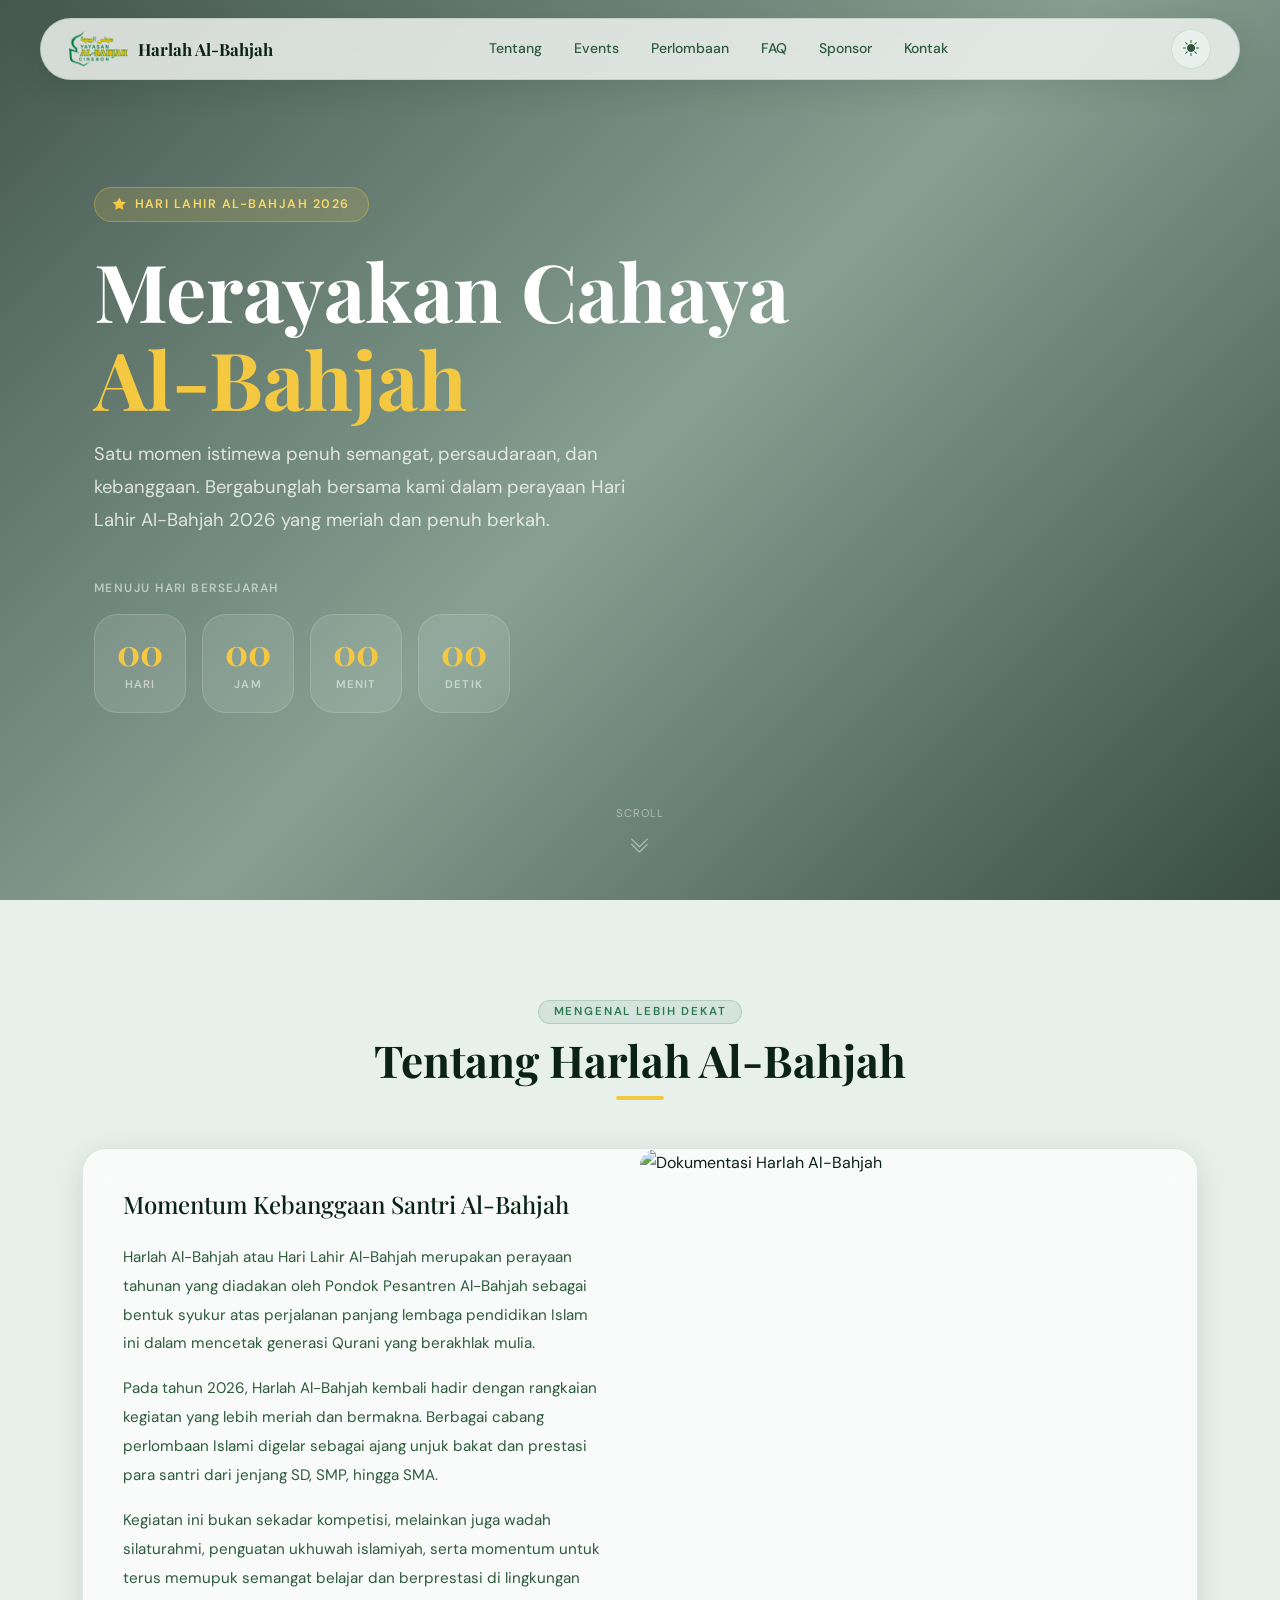
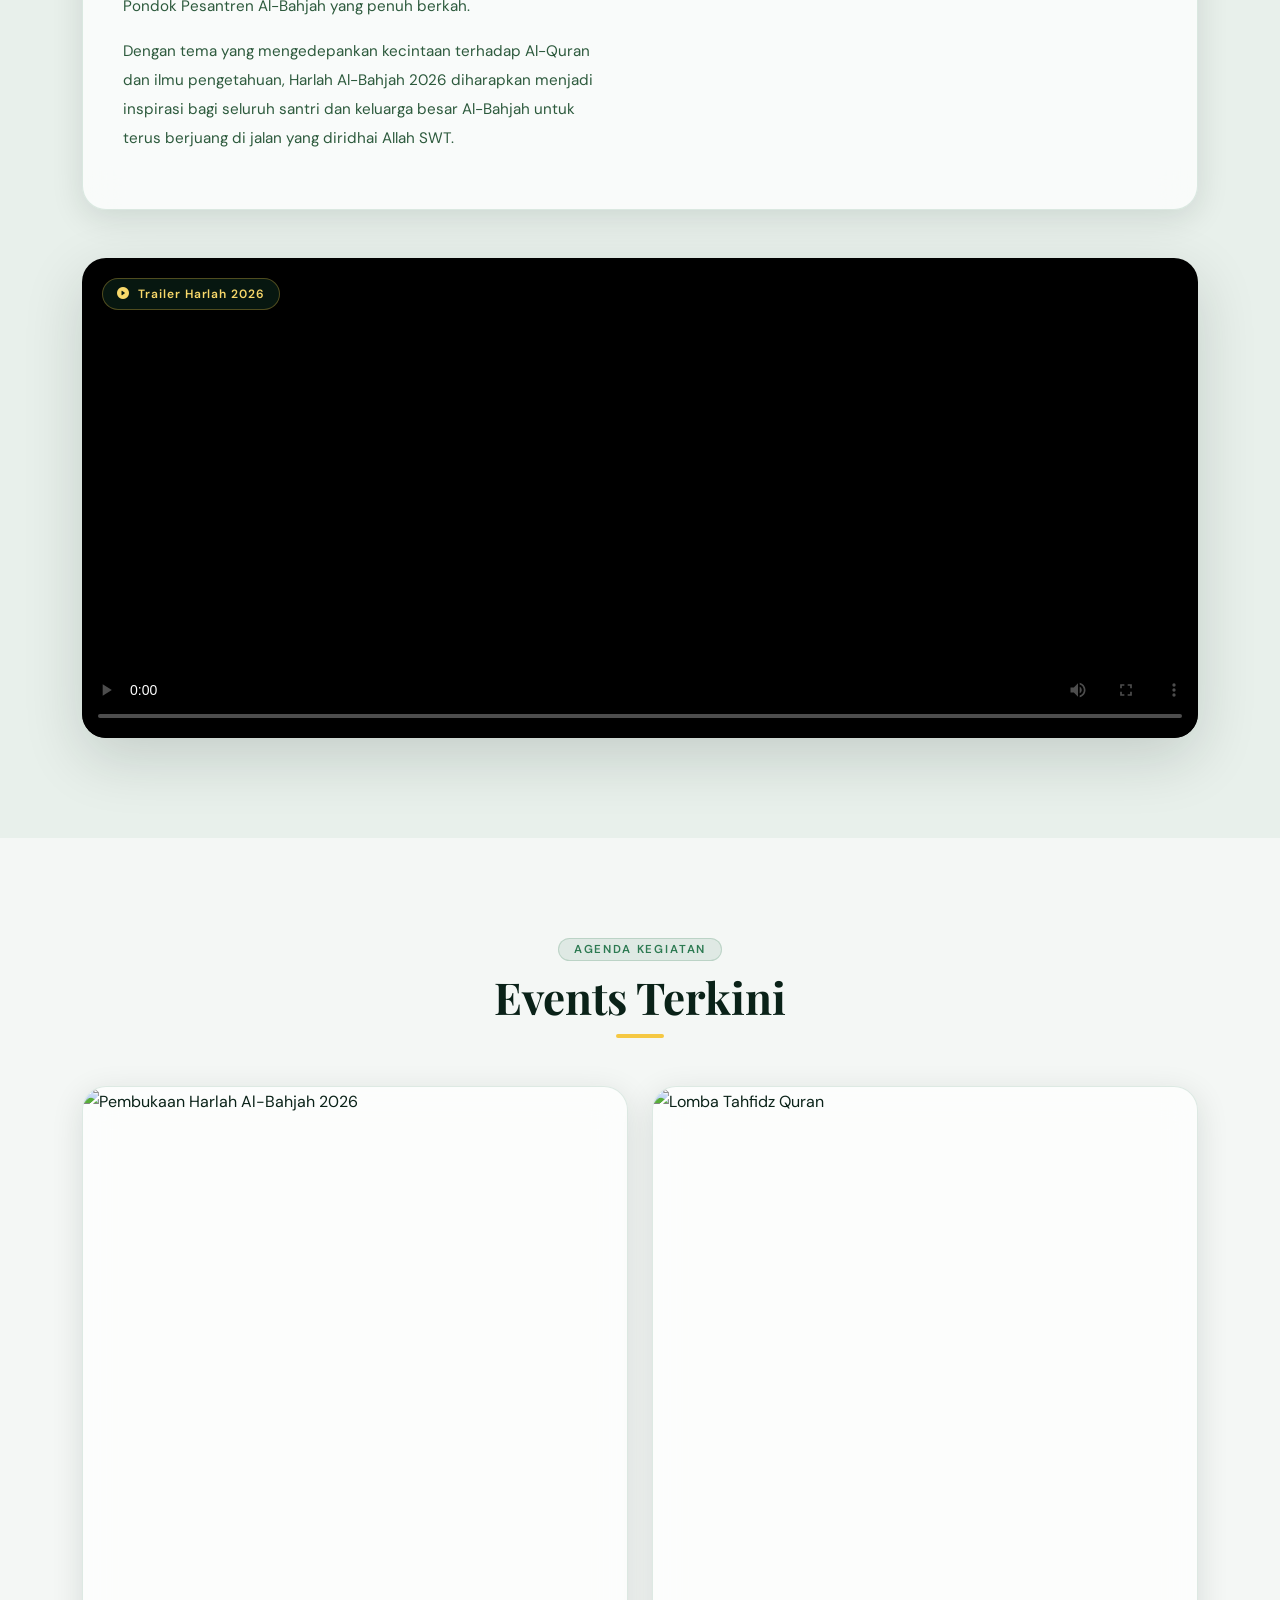
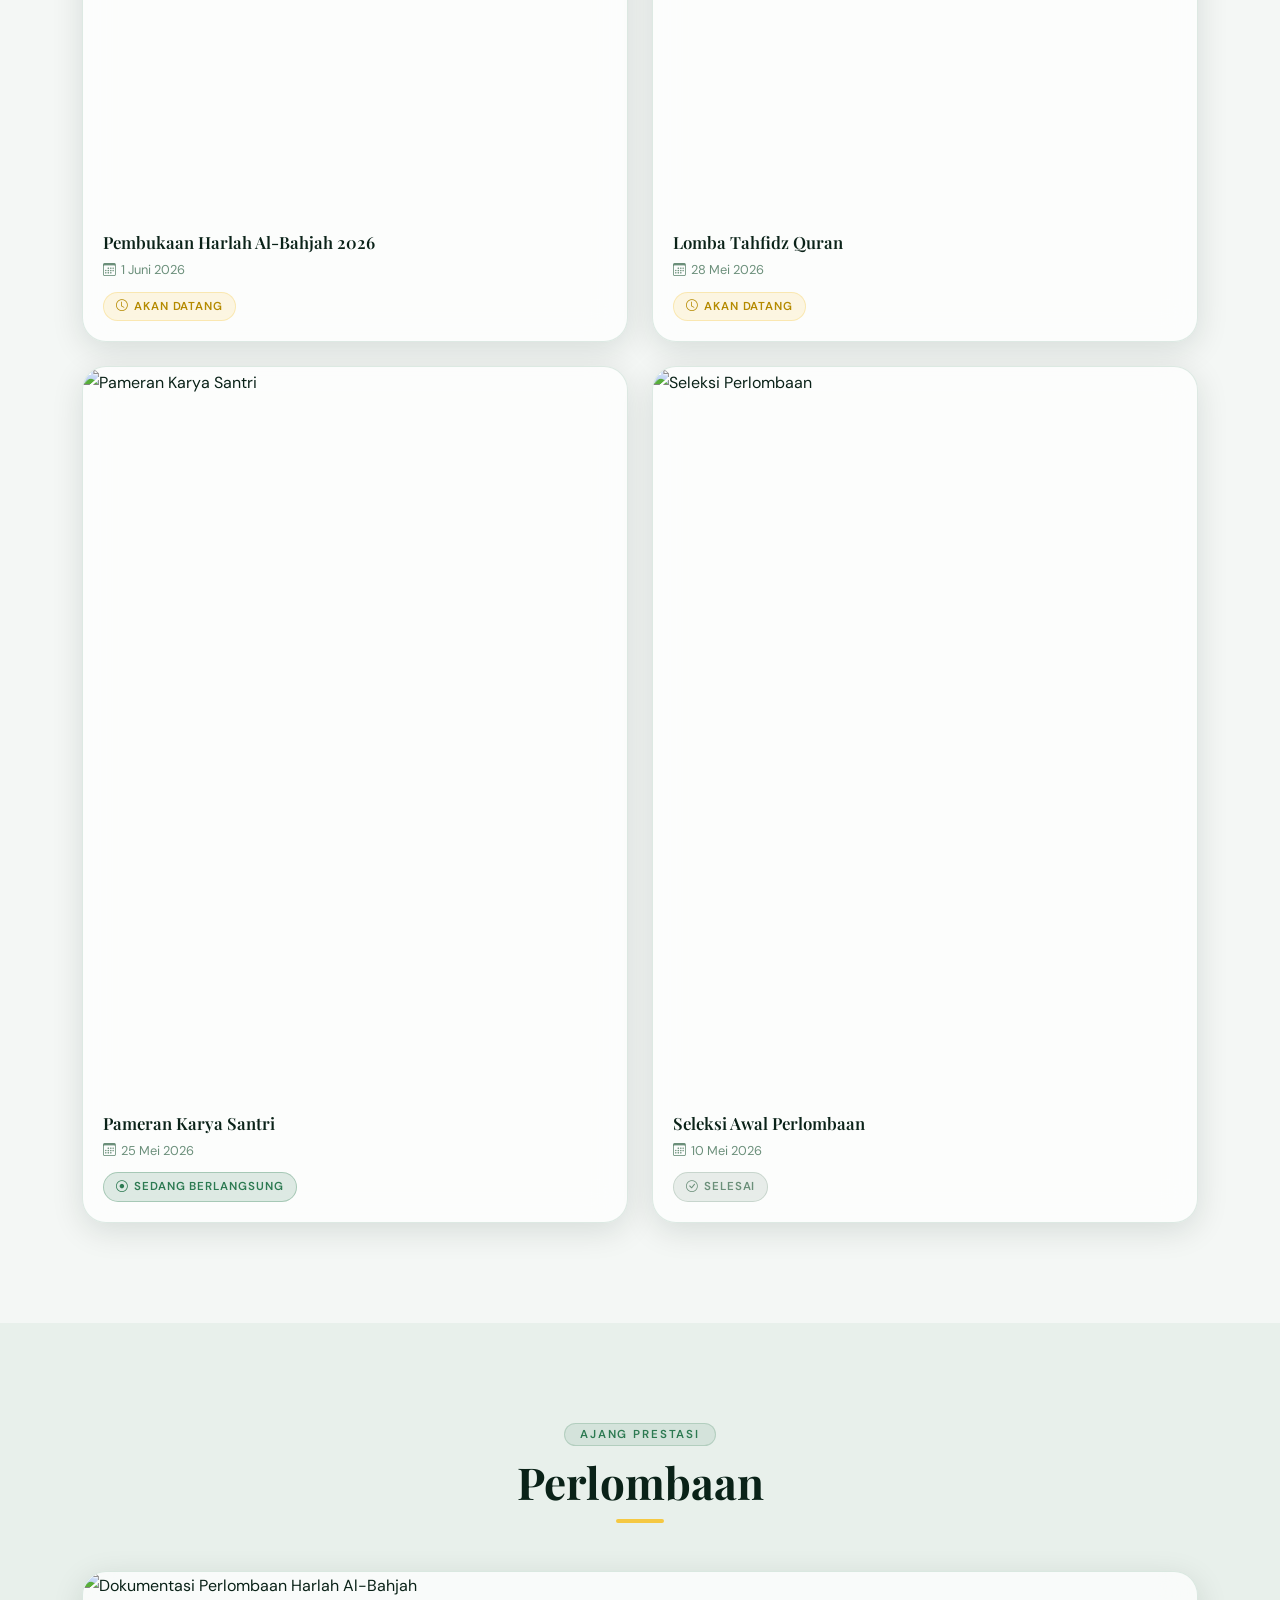
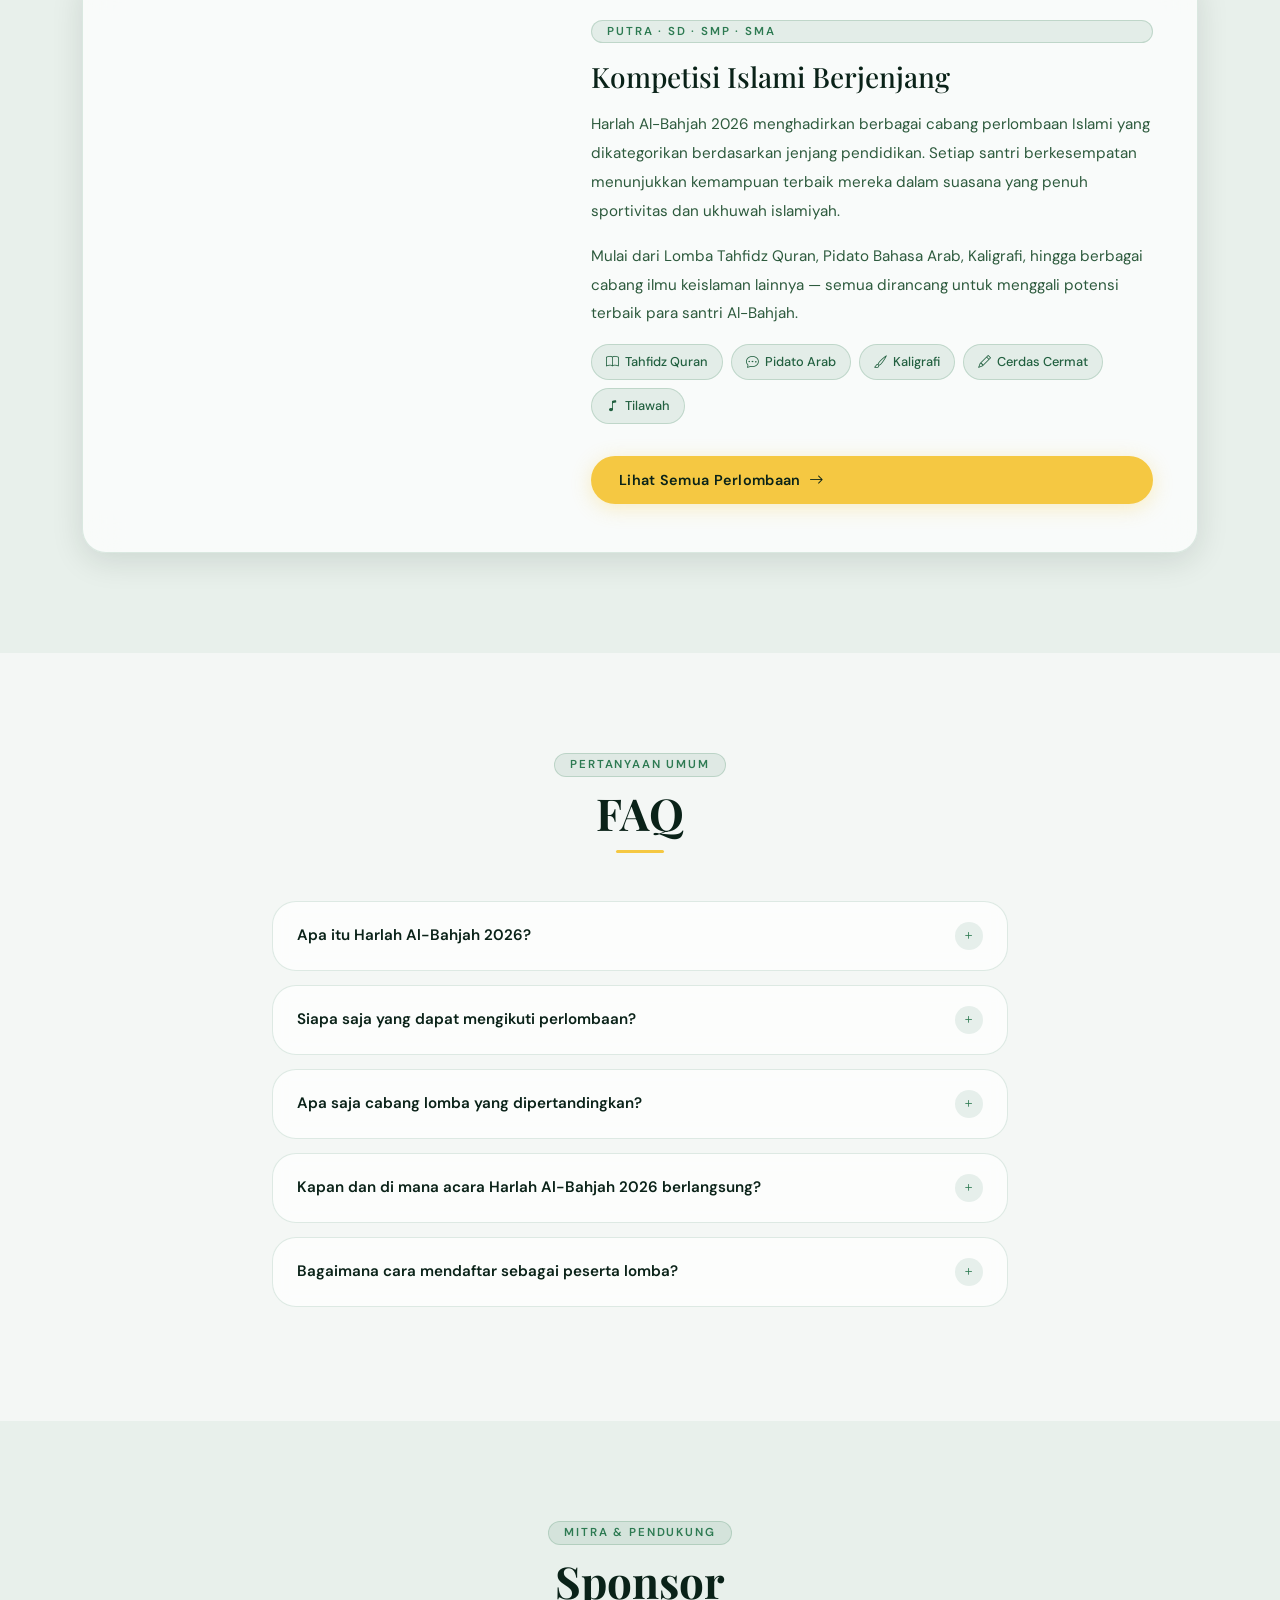
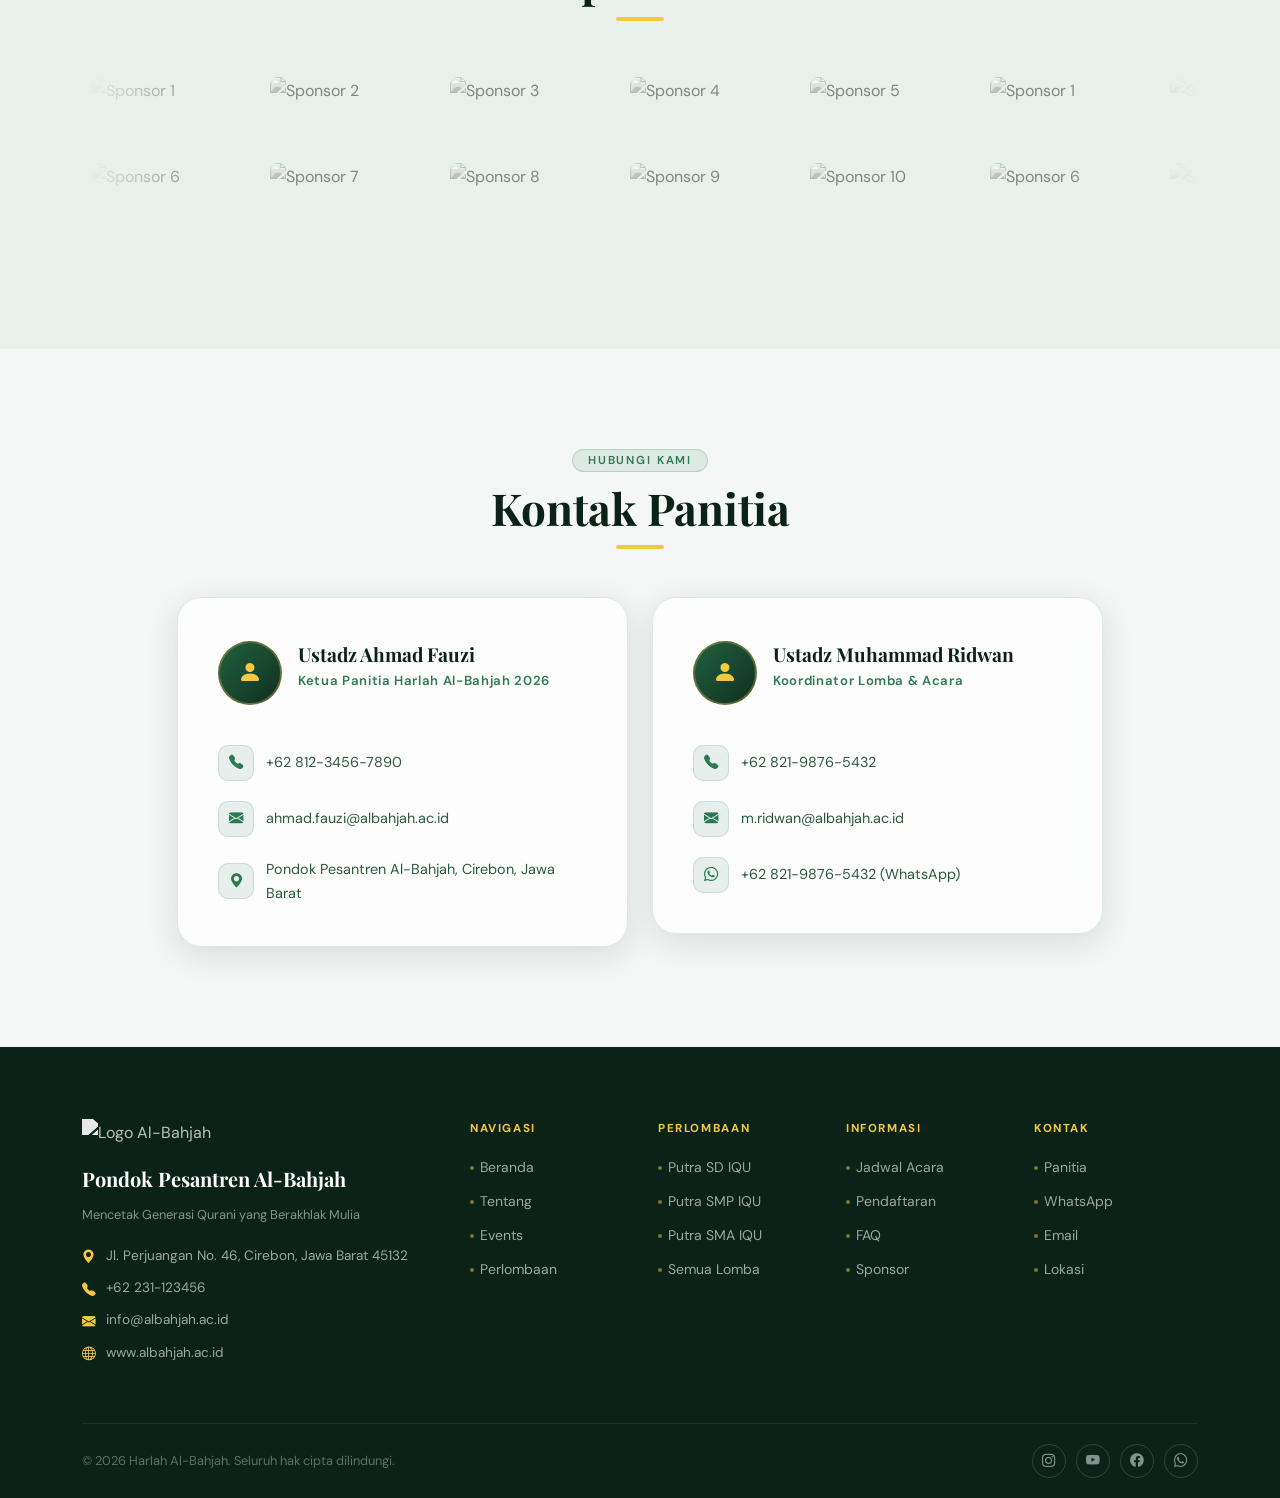
==== commit a954cc1e: "fix misalignment on section title" ====
--- a/index.html
+++ b/index.html
@@ -127,7 +127,7 @@
     <div class="container">
 
       <!-- Section Title -->
-      <div class="text-center mb-5 fade-up">
+      <div class="section-header text-center mb-5 fade-up">
         <span class="section-label">Mengenal Lebih Dekat</span>
         <h2 class="section-title">Tentang Harlah Al-Bahjah</h2>
       </div>
@@ -191,7 +191,7 @@
   <section id="events" class="section-wrapper">
     <div class="container">
 
-      <div class="text-center mb-5 fade-up">
+      <div class="section-header text-center mb-5 fade-up">
         <span class="section-label">Agenda Kegiatan</span>
         <h2 class="section-title">Events Terkini</h2>
       </div>
@@ -281,7 +281,7 @@
   <section id="competitions" class="section-wrapper">
     <div class="container">
 
-      <div class="text-center mb-5 fade-up">
+      <div class="section-header text-center mb-5 fade-up">
         <span class="section-label">Ajang Prestasi</span>
         <h2 class="section-title">Perlombaan</h2>
       </div>
@@ -332,7 +332,7 @@
   <section id="faq" class="section-wrapper">
     <div class="container">
 
-      <div class="text-center mb-5 fade-up">
+      <div class="section-header text-center mb-5 fade-up">
         <span class="section-label">Pertanyaan Umum</span>
         <h2 class="section-title">FAQ</h2>
       </div>
@@ -429,7 +429,7 @@
   <section id="sponsor" class="section-wrapper">
     <div class="container">
 
-      <div class="text-center mb-5 fade-up">
+      <div class="section-header text-center mb-5 fade-up">
         <span class="section-label">Mitra & Pendukung</span>
         <h2 class="section-title">Sponsor</h2>
       </div>
@@ -480,7 +480,7 @@
   <section id="contact" class="section-wrapper">
     <div class="container">
 
-      <div class="text-center mb-5 fade-up">
+      <div class="section-header text-center mb-5 fade-up">
         <span class="section-label">Hubungi Kami</span>
         <h2 class="section-title">Kontak Panitia</h2>
       </div>
--- a/css/global.css
+++ b/css/global.css
@@ -114,7 +114,35 @@
   transition: color var(--transition-fast);
 }
 
-/* ---------- Section Title ---------- */
+/* ---------- Section Header ---------- */
+.section-header {
+  display: flex;
+  flex-direction: column;
+  align-items: center;
+  gap: 10px;
+  margin-bottom: 0;
+}
+
+.section-label {
+  display: inline-block;
+  font-size: 0.72rem;
+  font-weight: 600;
+  letter-spacing: 0.16em;
+  text-transform: uppercase;
+  color: var(--clr-green-500);
+  background: rgba(45, 122, 82, 0.1);
+  padding: 5px 15px;
+  border-radius: var(--radius-pill);
+  border: 1px solid rgba(45, 122, 82, 0.2);
+  line-height: 1;
+}
+
+[data-theme="dark"] .section-label {
+  color: var(--clr-yellow-300);
+  background: rgba(245, 200, 66, 0.1);
+  border-color: rgba(245, 200, 66, 0.2);
+}
+
 .section-title {
   font-family: var(--font-display);
   font-size: clamp(1.75rem, 4vw, 2.75rem);
@@ -122,37 +150,20 @@
   color: var(--text-primary);
   position: relative;
   display: inline-block;
-  margin-bottom: 0.5rem;
+  margin-bottom: 0;
+  line-height: 1.2;
 }
 
 .section-title::after {
   content: '';
   display: block;
-  width: 56px;
-  height: 4px;
+  width: 48px;
+  height: 3.5px;
   background: var(--accent);
   border-radius: var(--radius-pill);
   margin-top: 10px;
-}
-
-.section-label {
-  display: inline-block;
-  font-size: 0.75rem;
-  font-weight: 600;
-  letter-spacing: 0.15em;
-  text-transform: uppercase;
-  color: var(--clr-green-500);
-  background: rgba(45, 122, 82, 0.1);
-  padding: 4px 14px;
-  border-radius: var(--radius-pill);
-  margin-bottom: 0.75rem;
-  border: 1px solid rgba(45, 122, 82, 0.2);
-}
-
-[data-theme="dark"] .section-label {
-  color: var(--clr-yellow-300);
-  background: rgba(245, 200, 66, 0.1);
-  border-color: rgba(245, 200, 66, 0.2);
+  margin-left: auto;
+  margin-right: auto;
 }
 
 /* ---------- Glass Card ---------- */
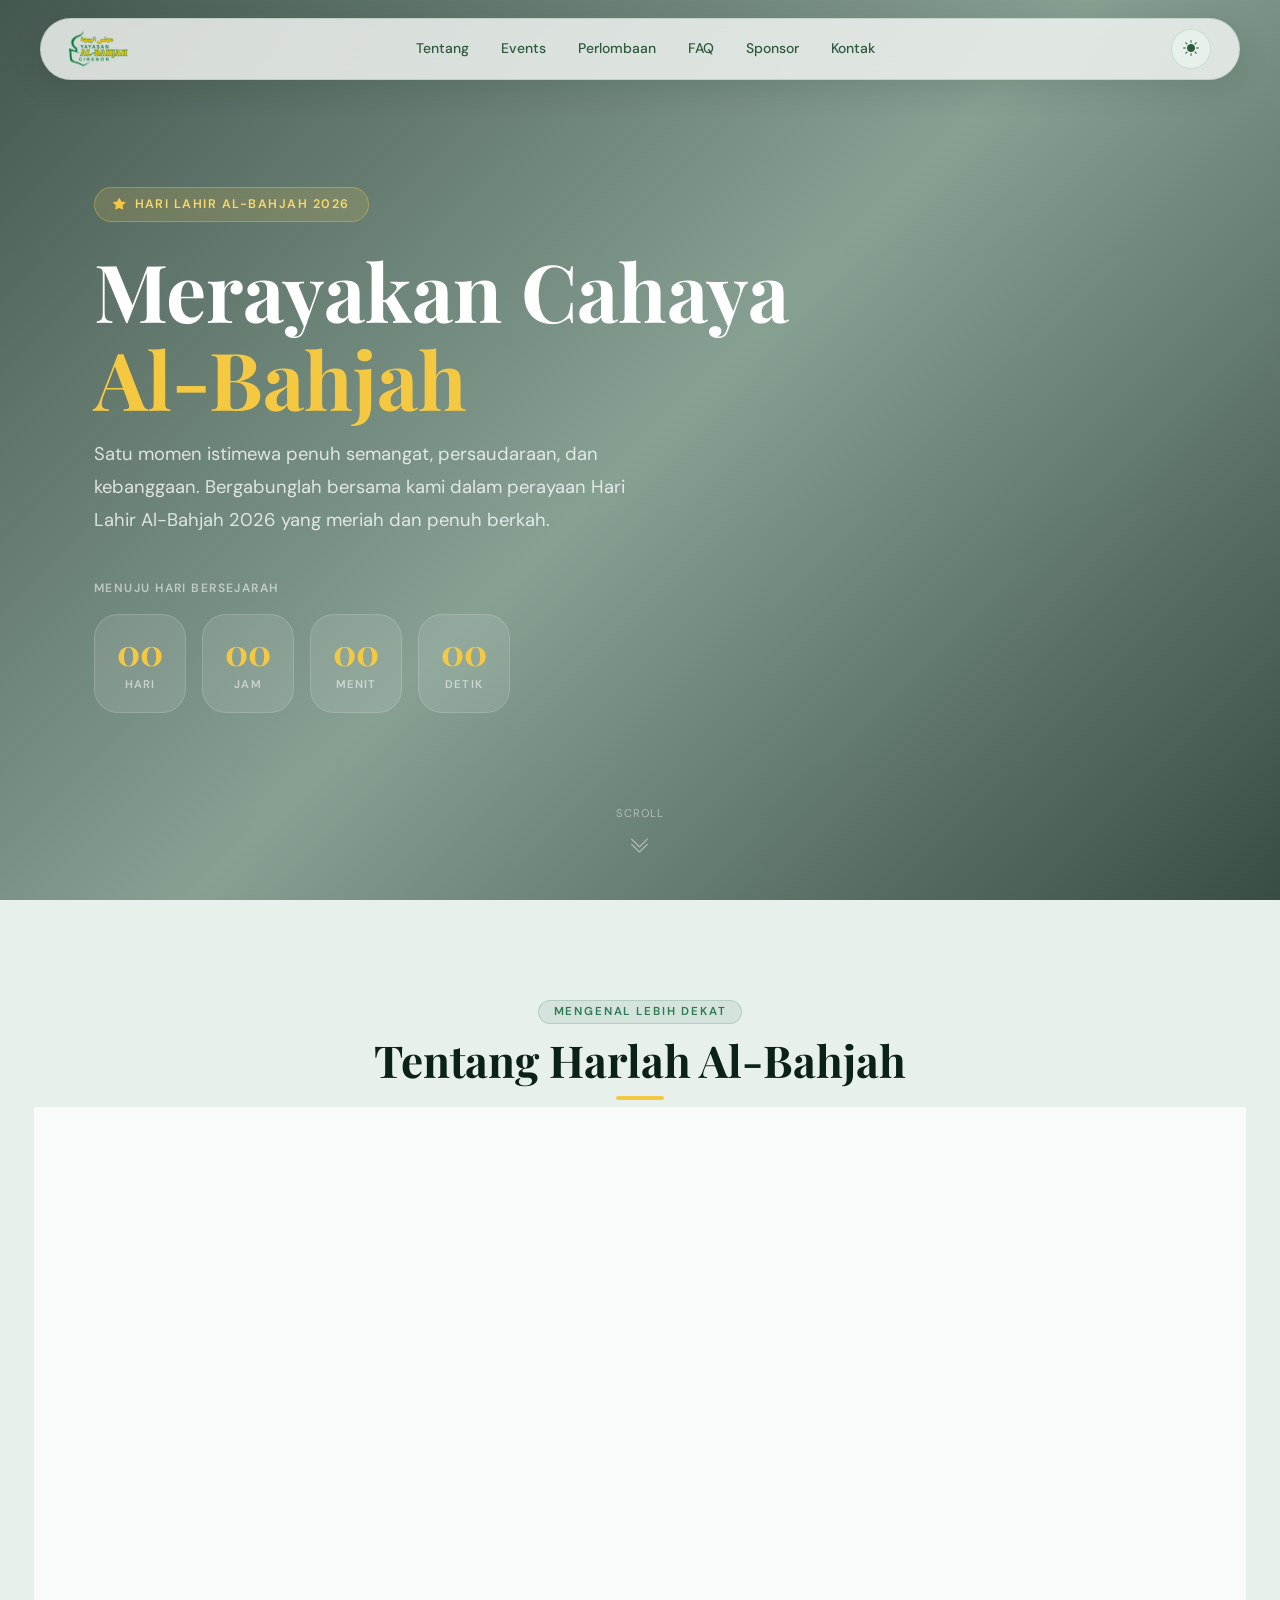
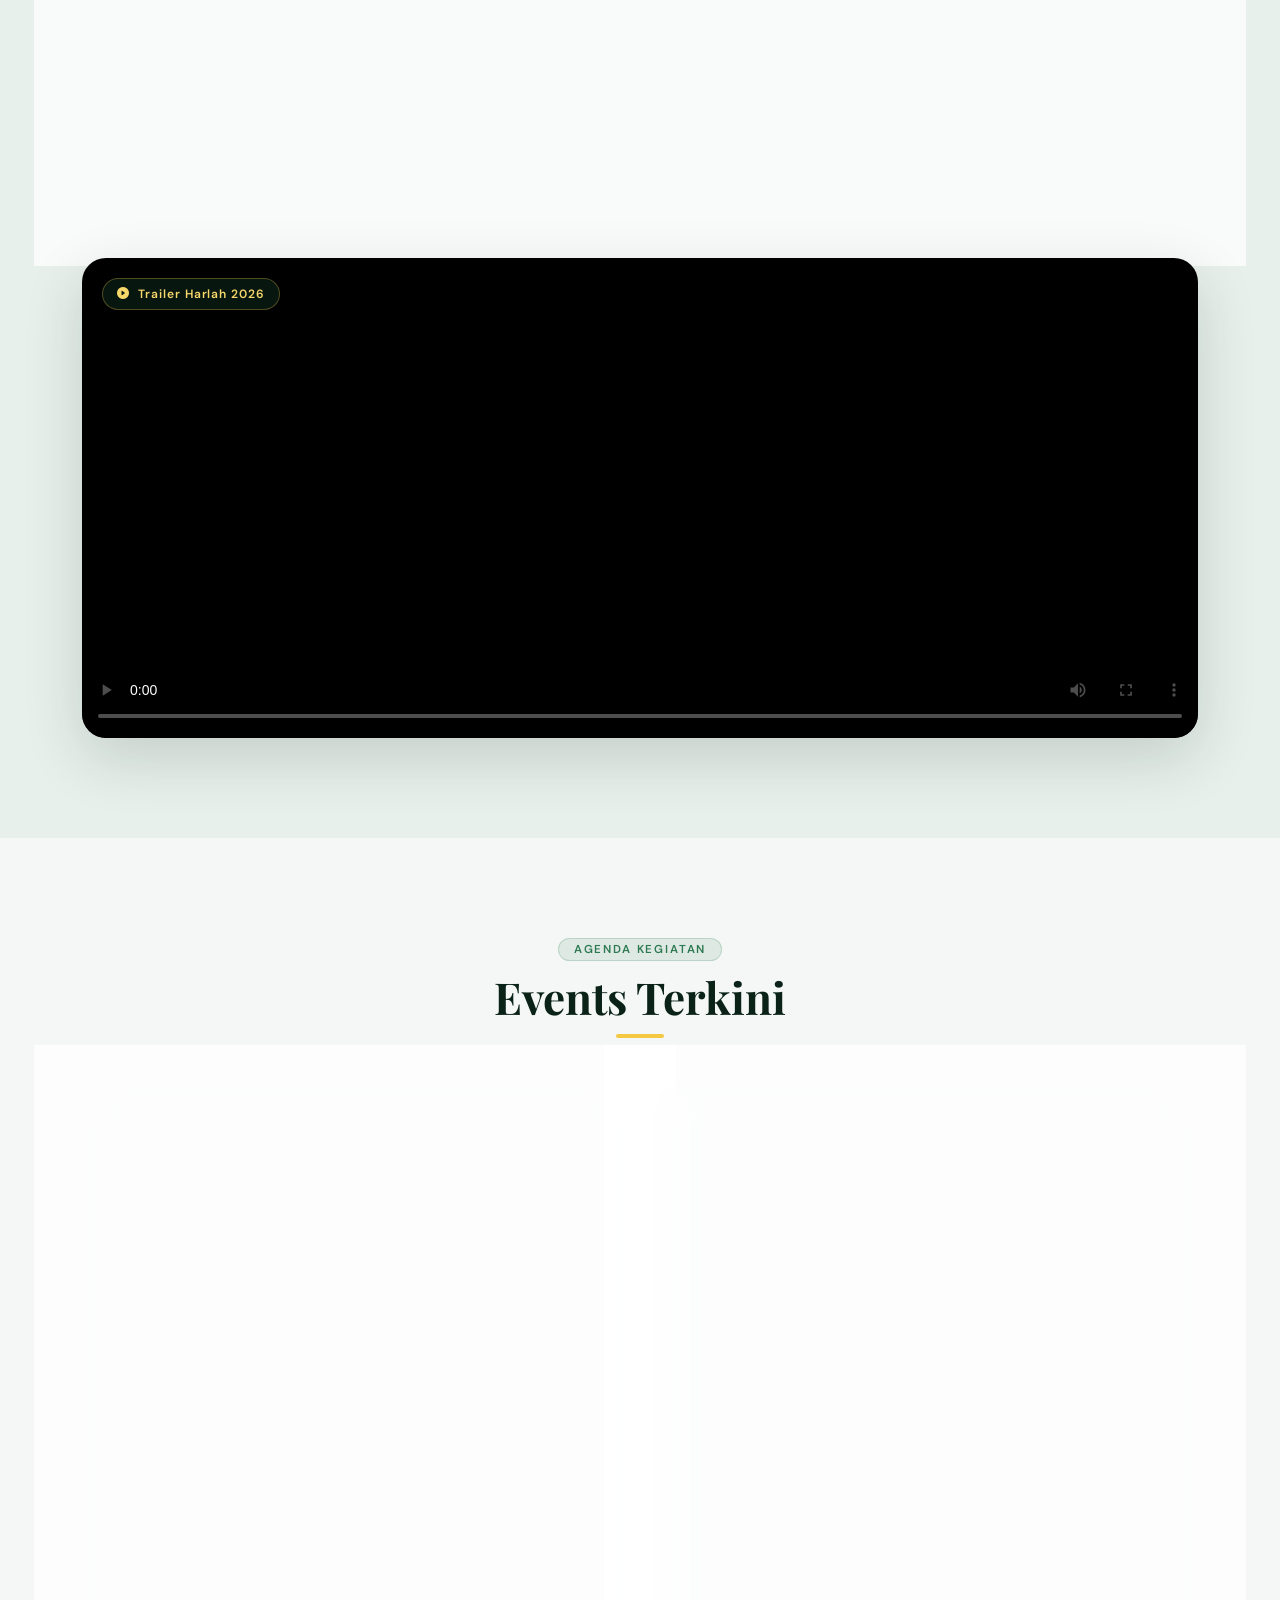
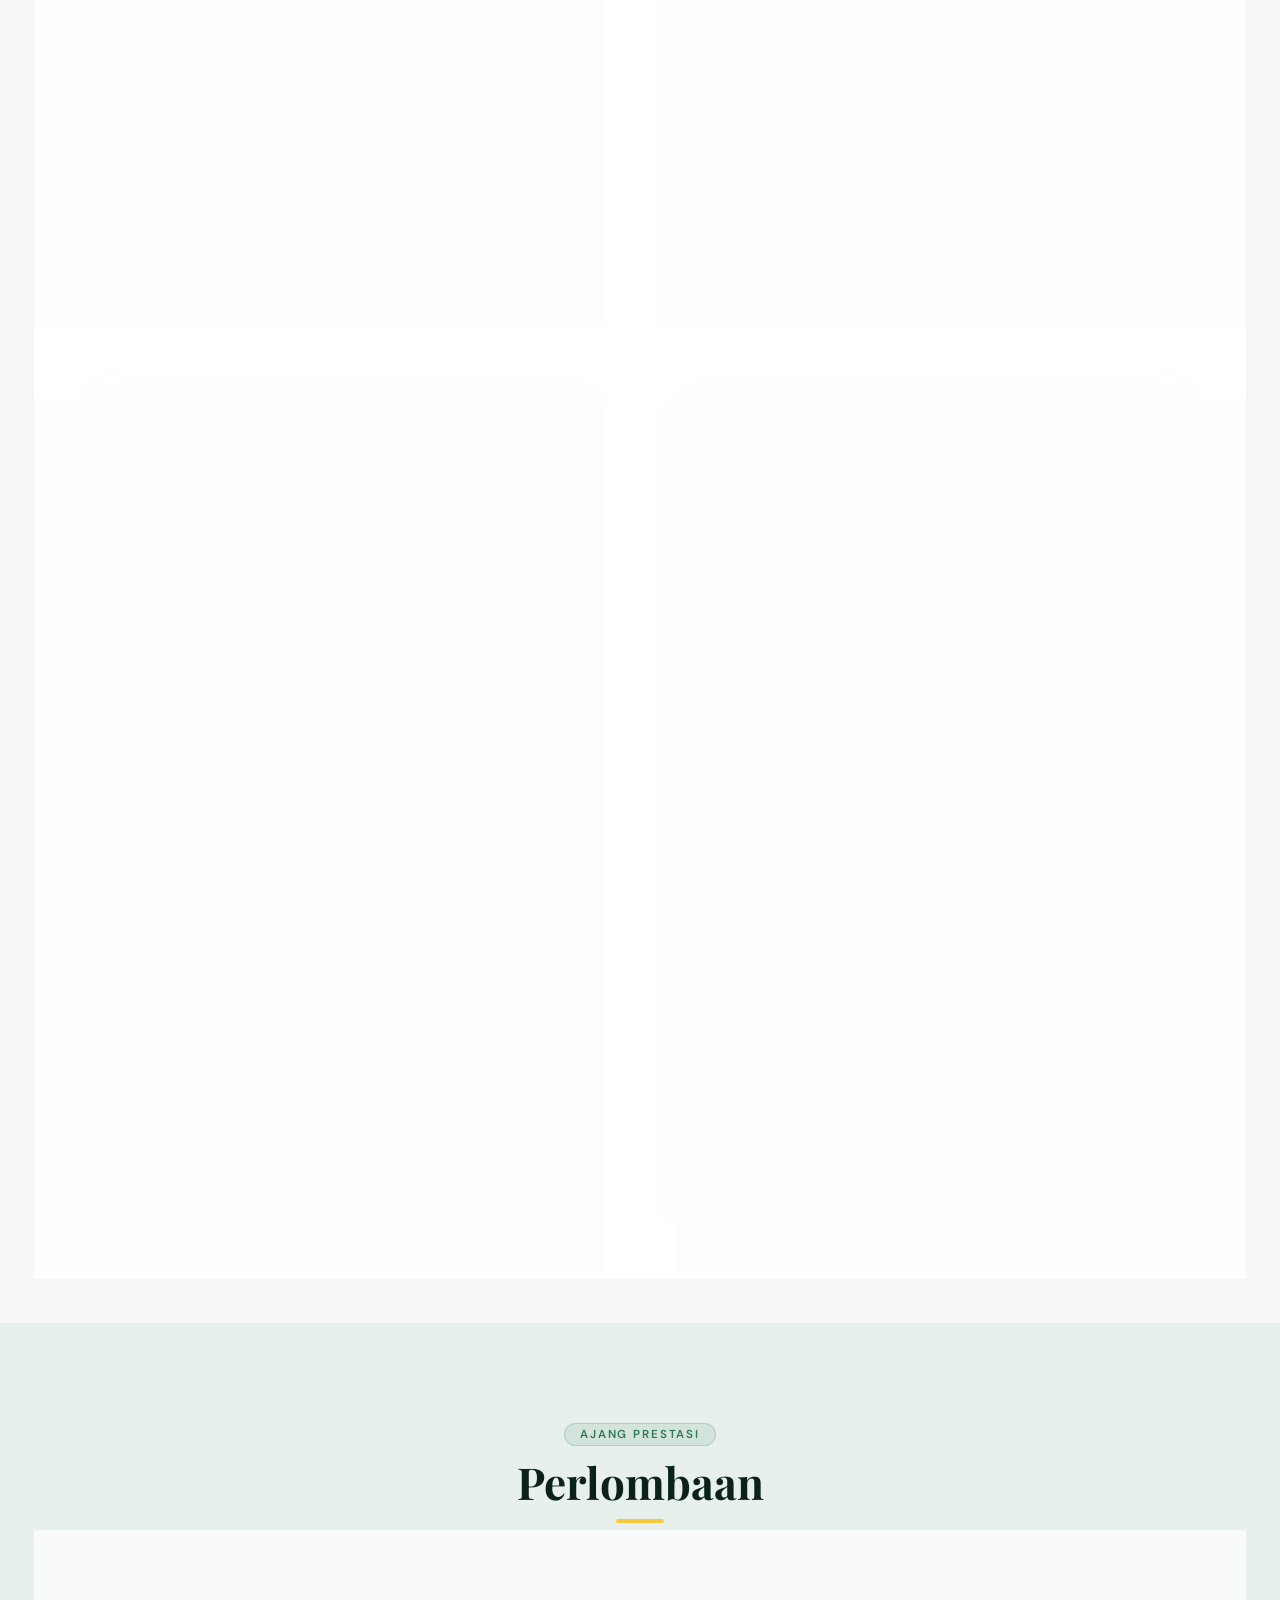
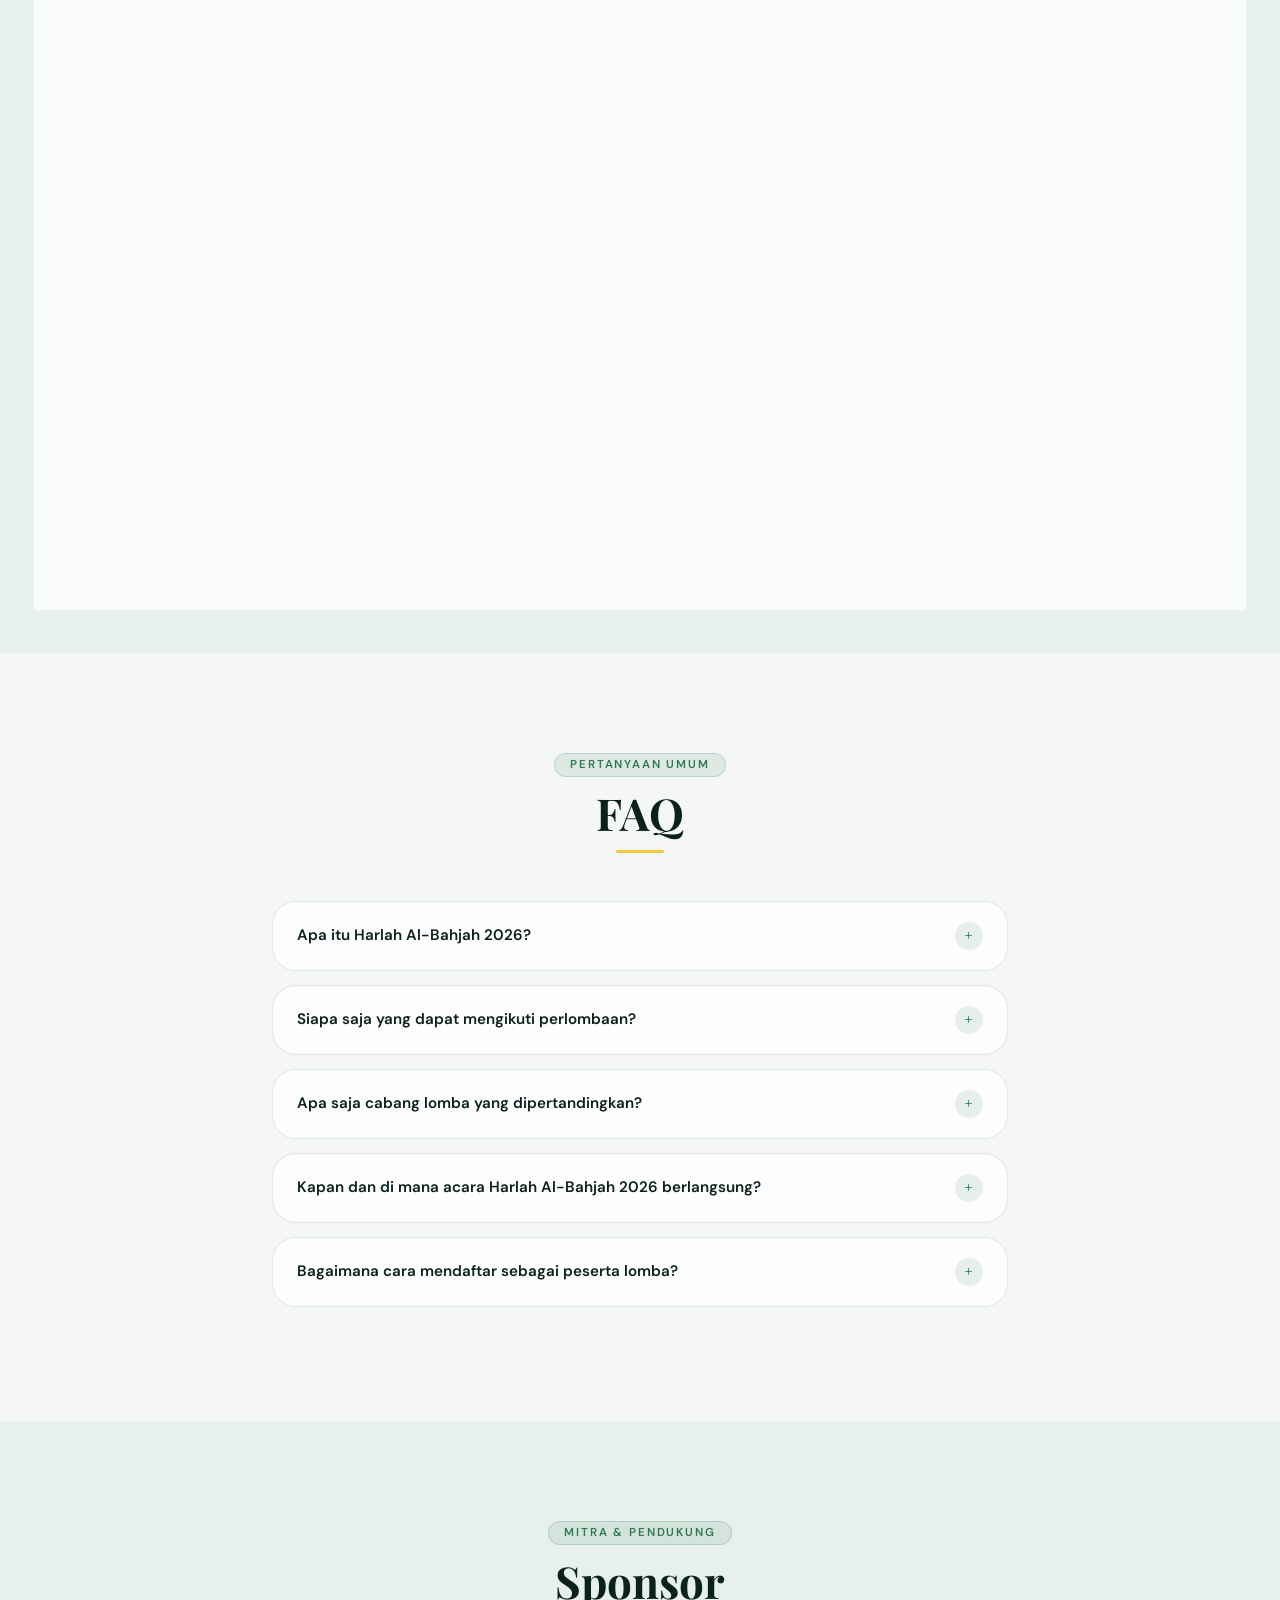
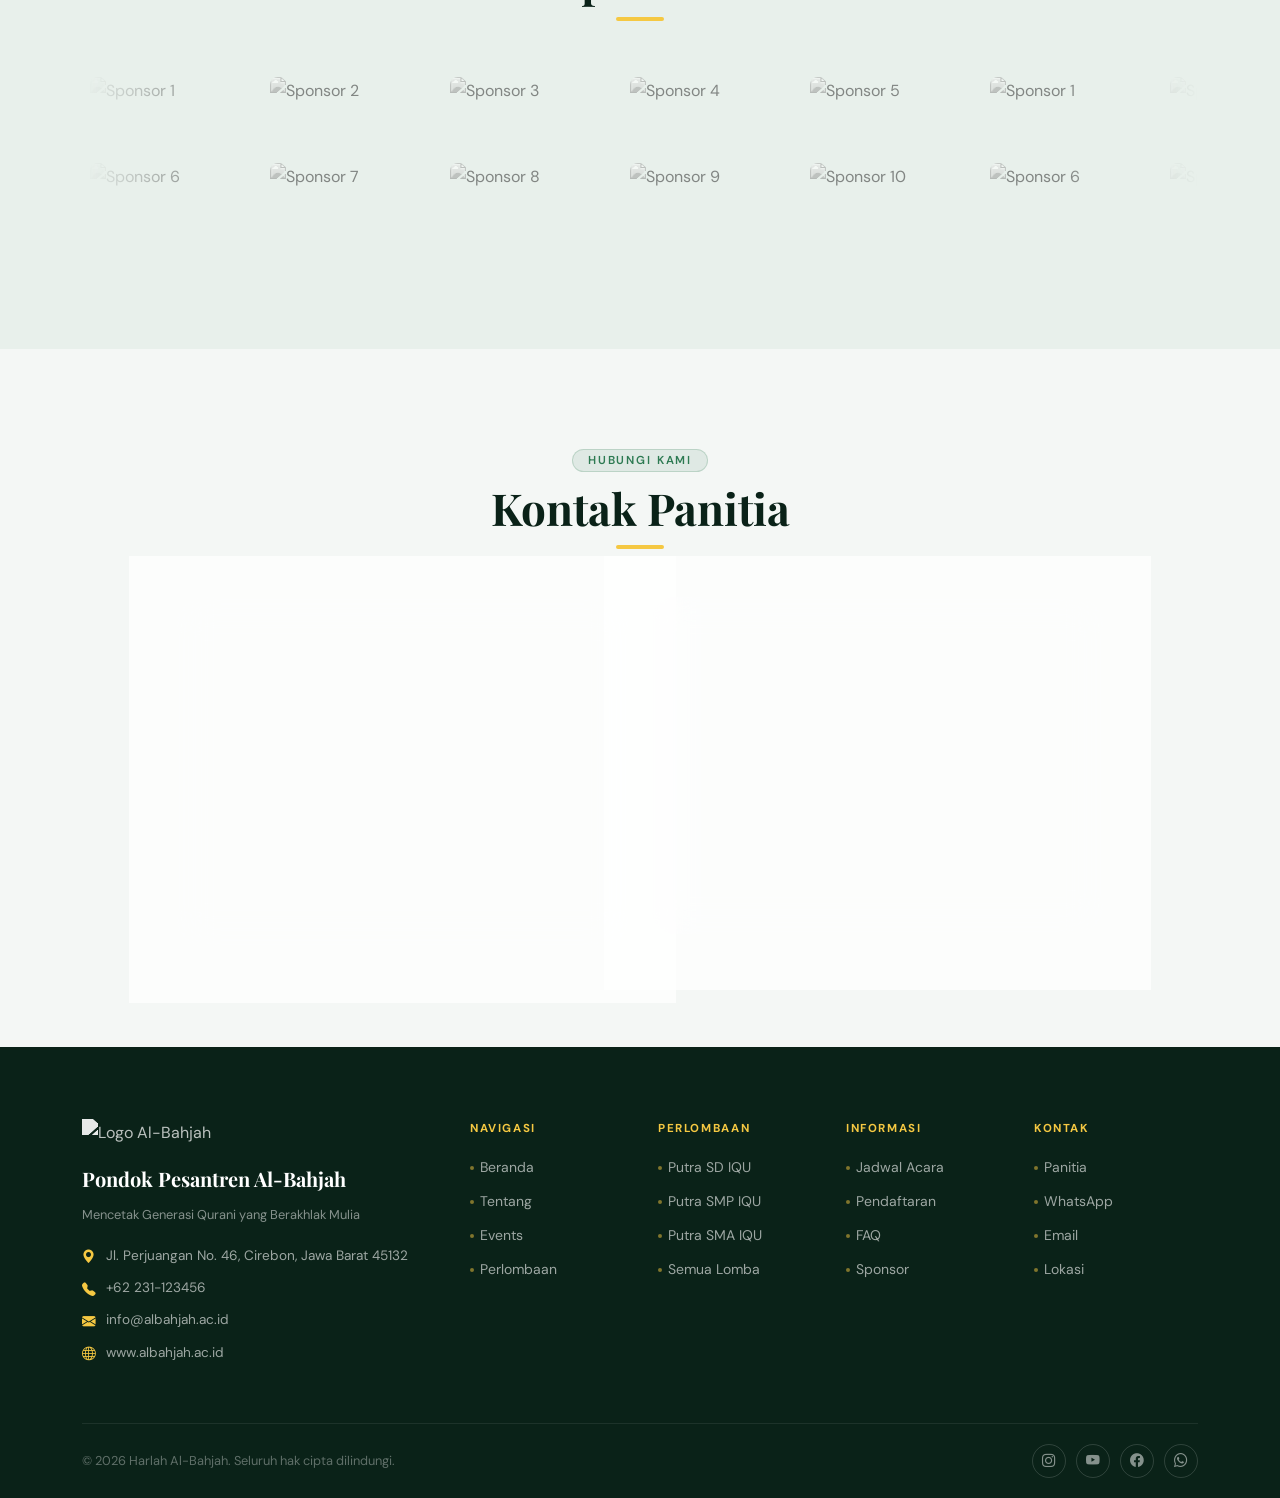
==== commit fb07b4ba: "comment navbar title" ====
--- a/index.html
+++ b/index.html
@@ -26,7 +26,7 @@
   <nav id="mainNavbar" aria-label="Navigasi Utama">
     <a href="/" class="navbar-brand-custom">
       <img src="assets/img/logo-ab.png" alt="Logo Harlah Al-Bahjah" />
-      <span>Harlah Al-Bahjah</span>
+      <!-- <span>Harlah Al-Bahjah</span> -->
     </a>
 
     <ul class="navbar-links">
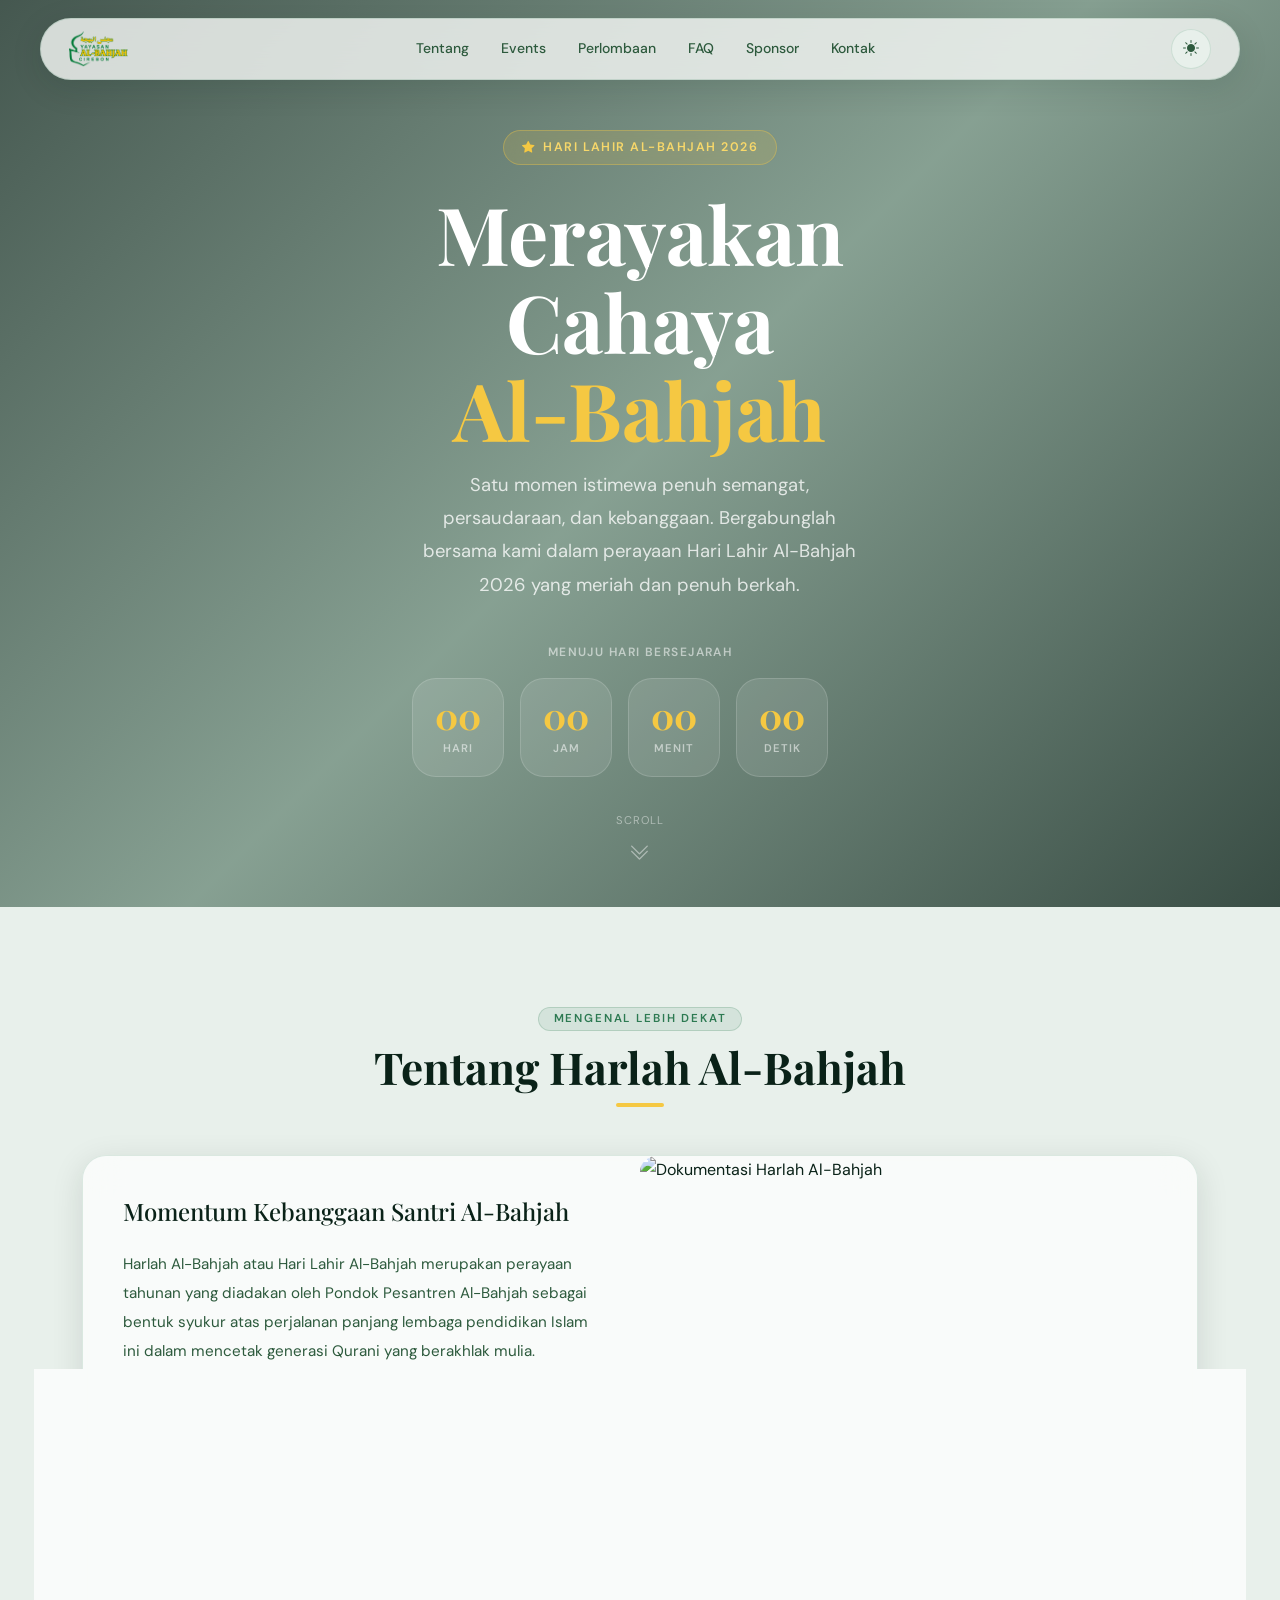
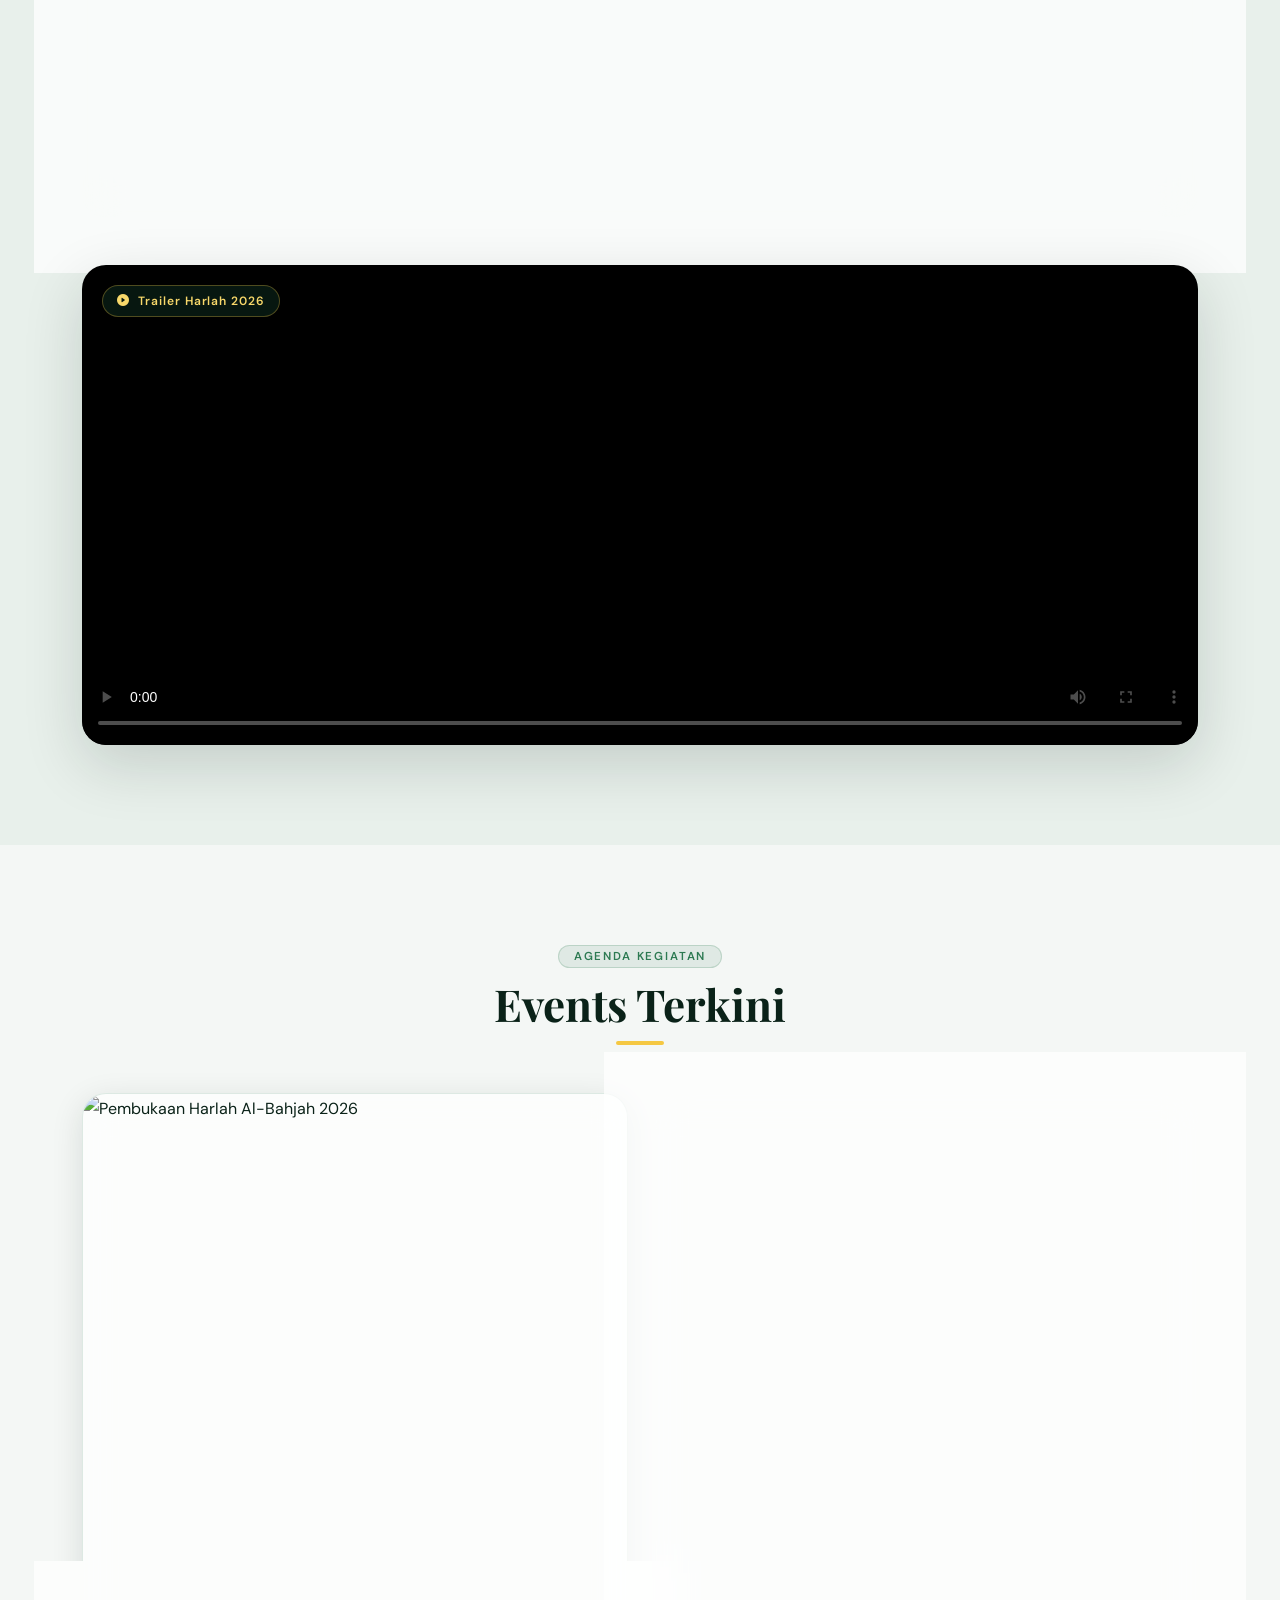
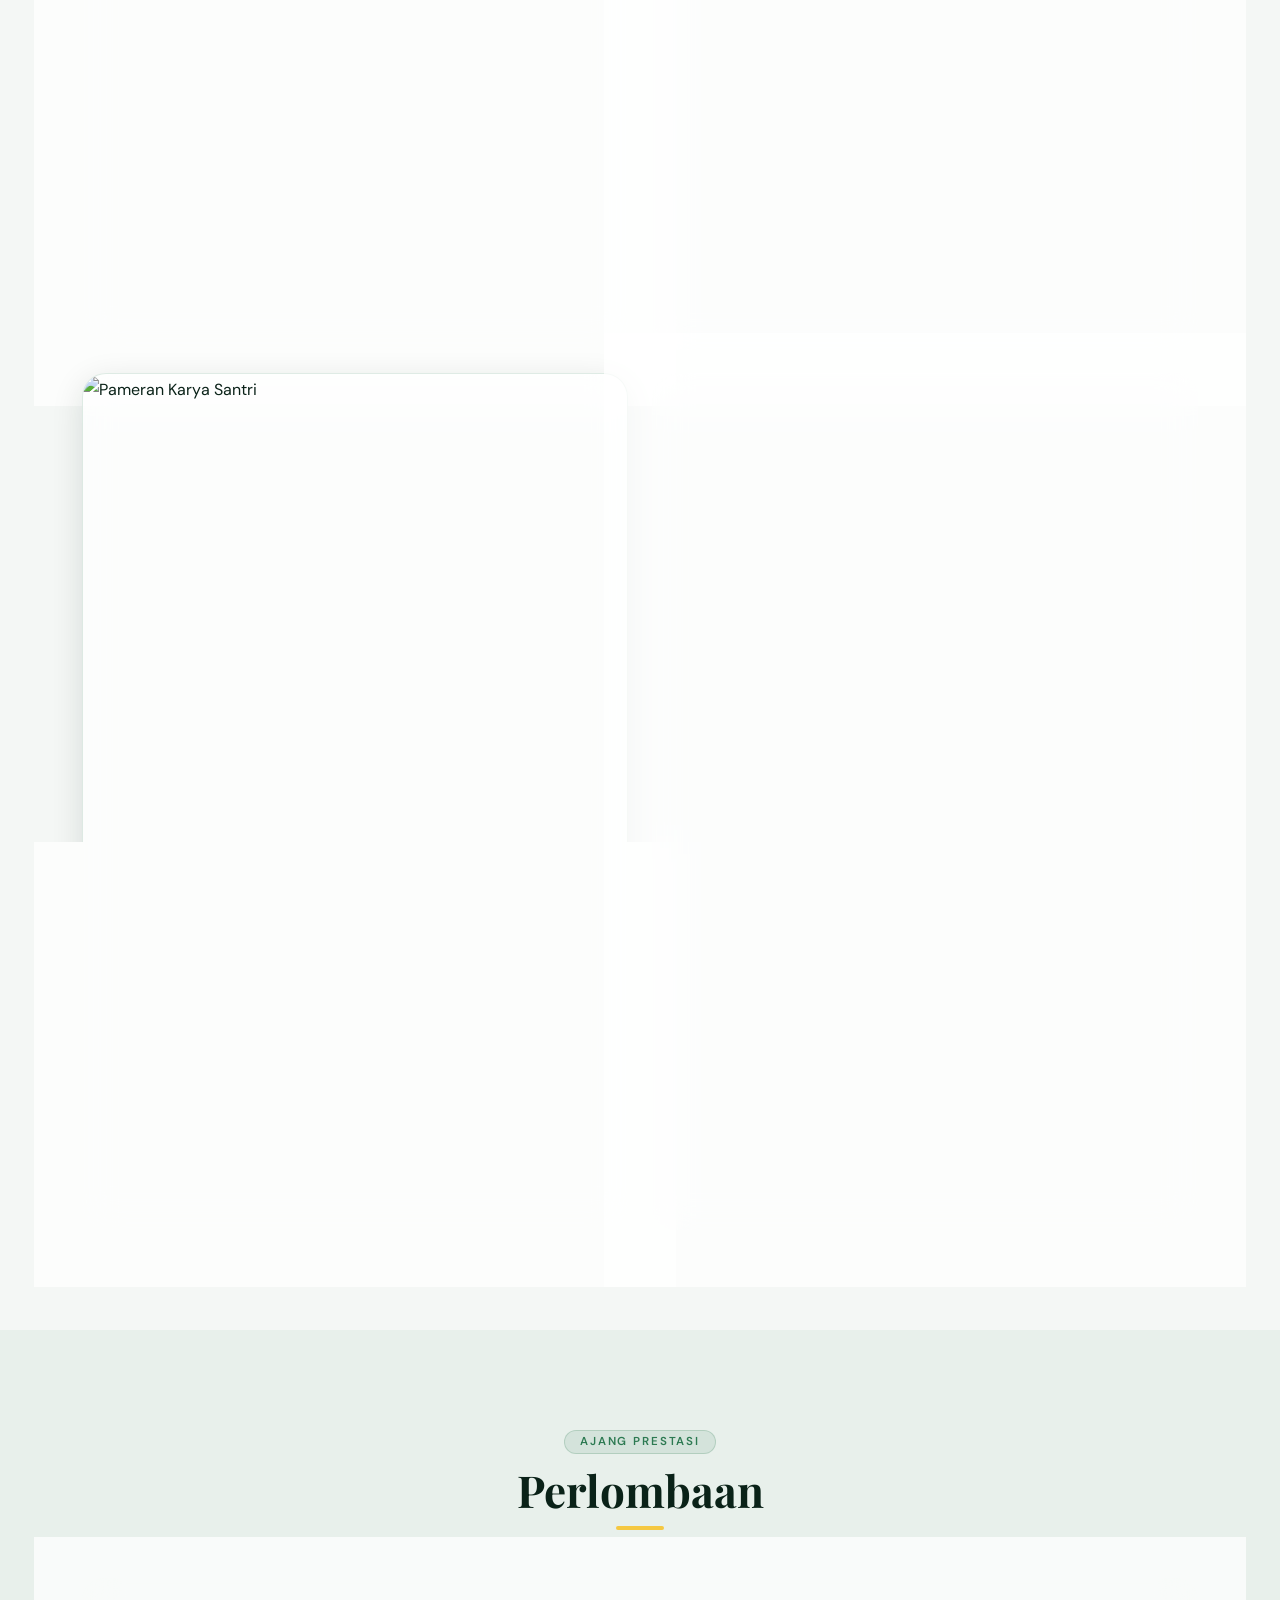
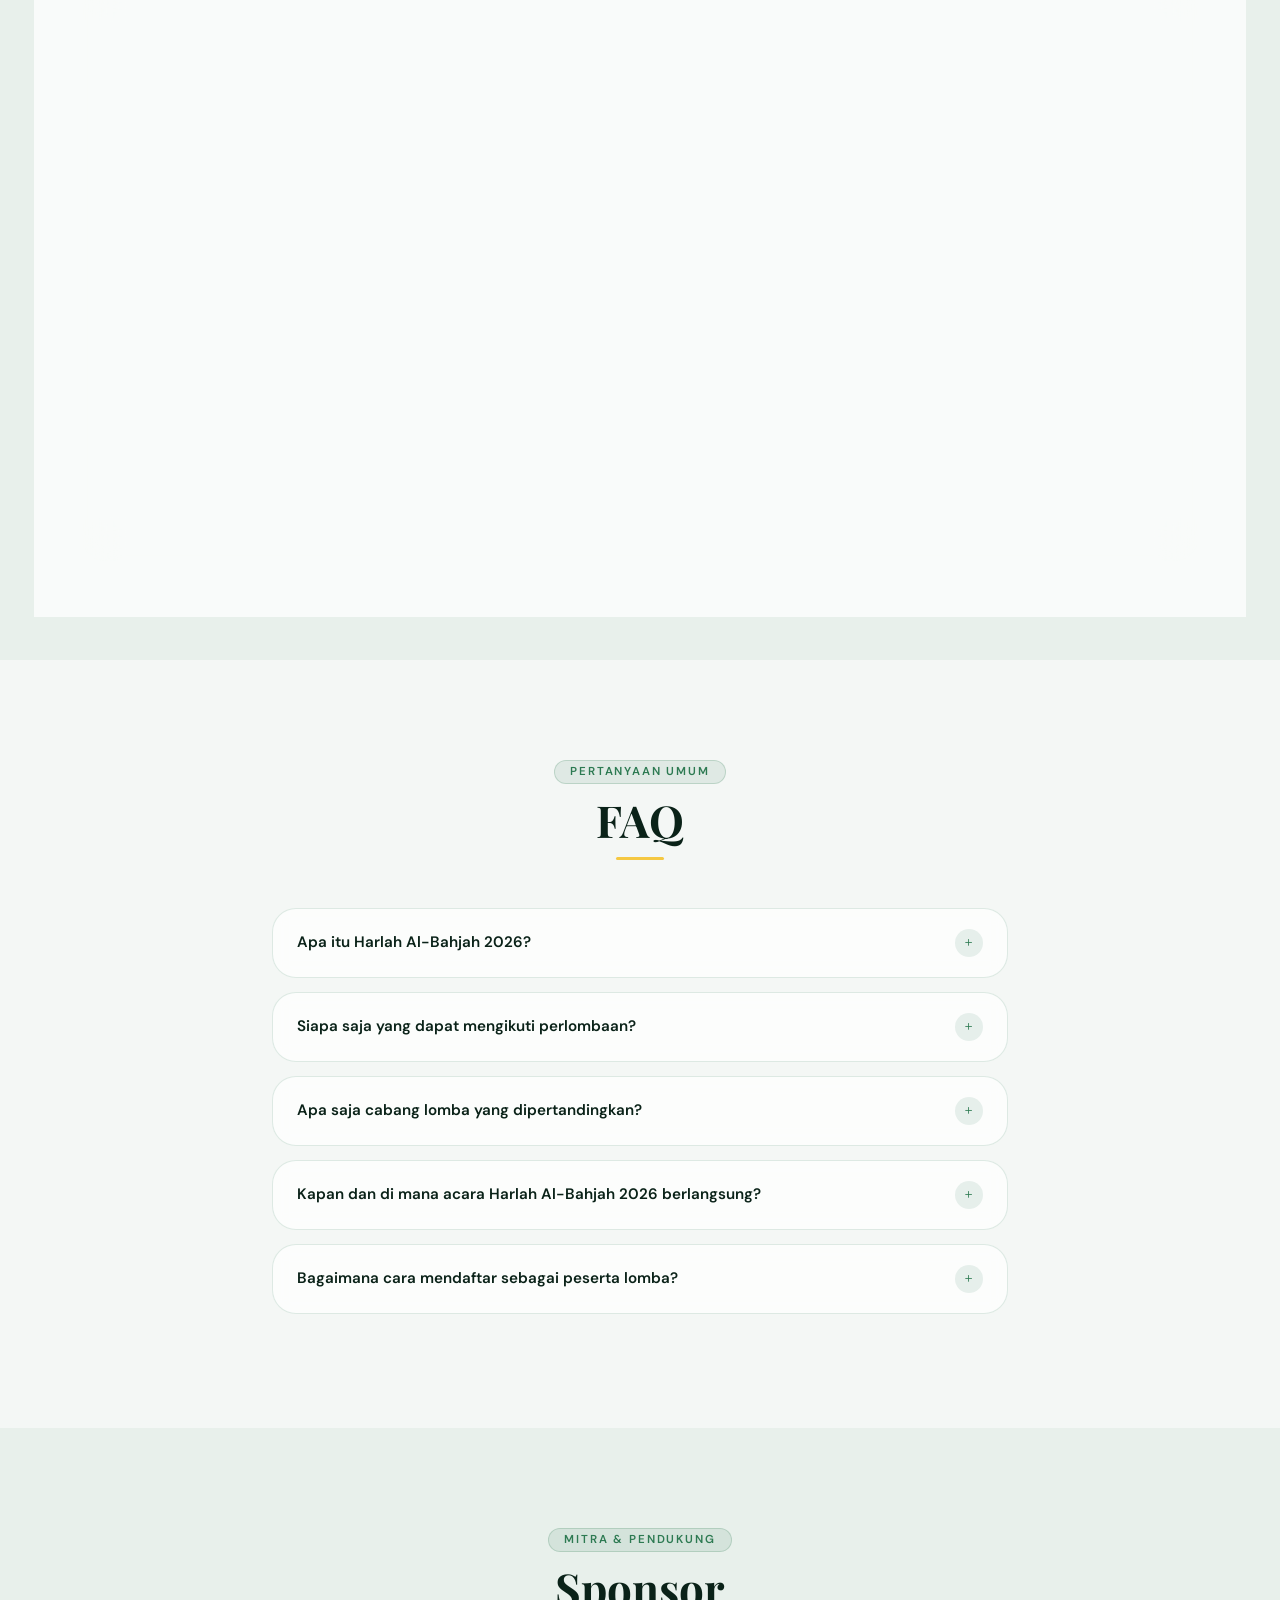
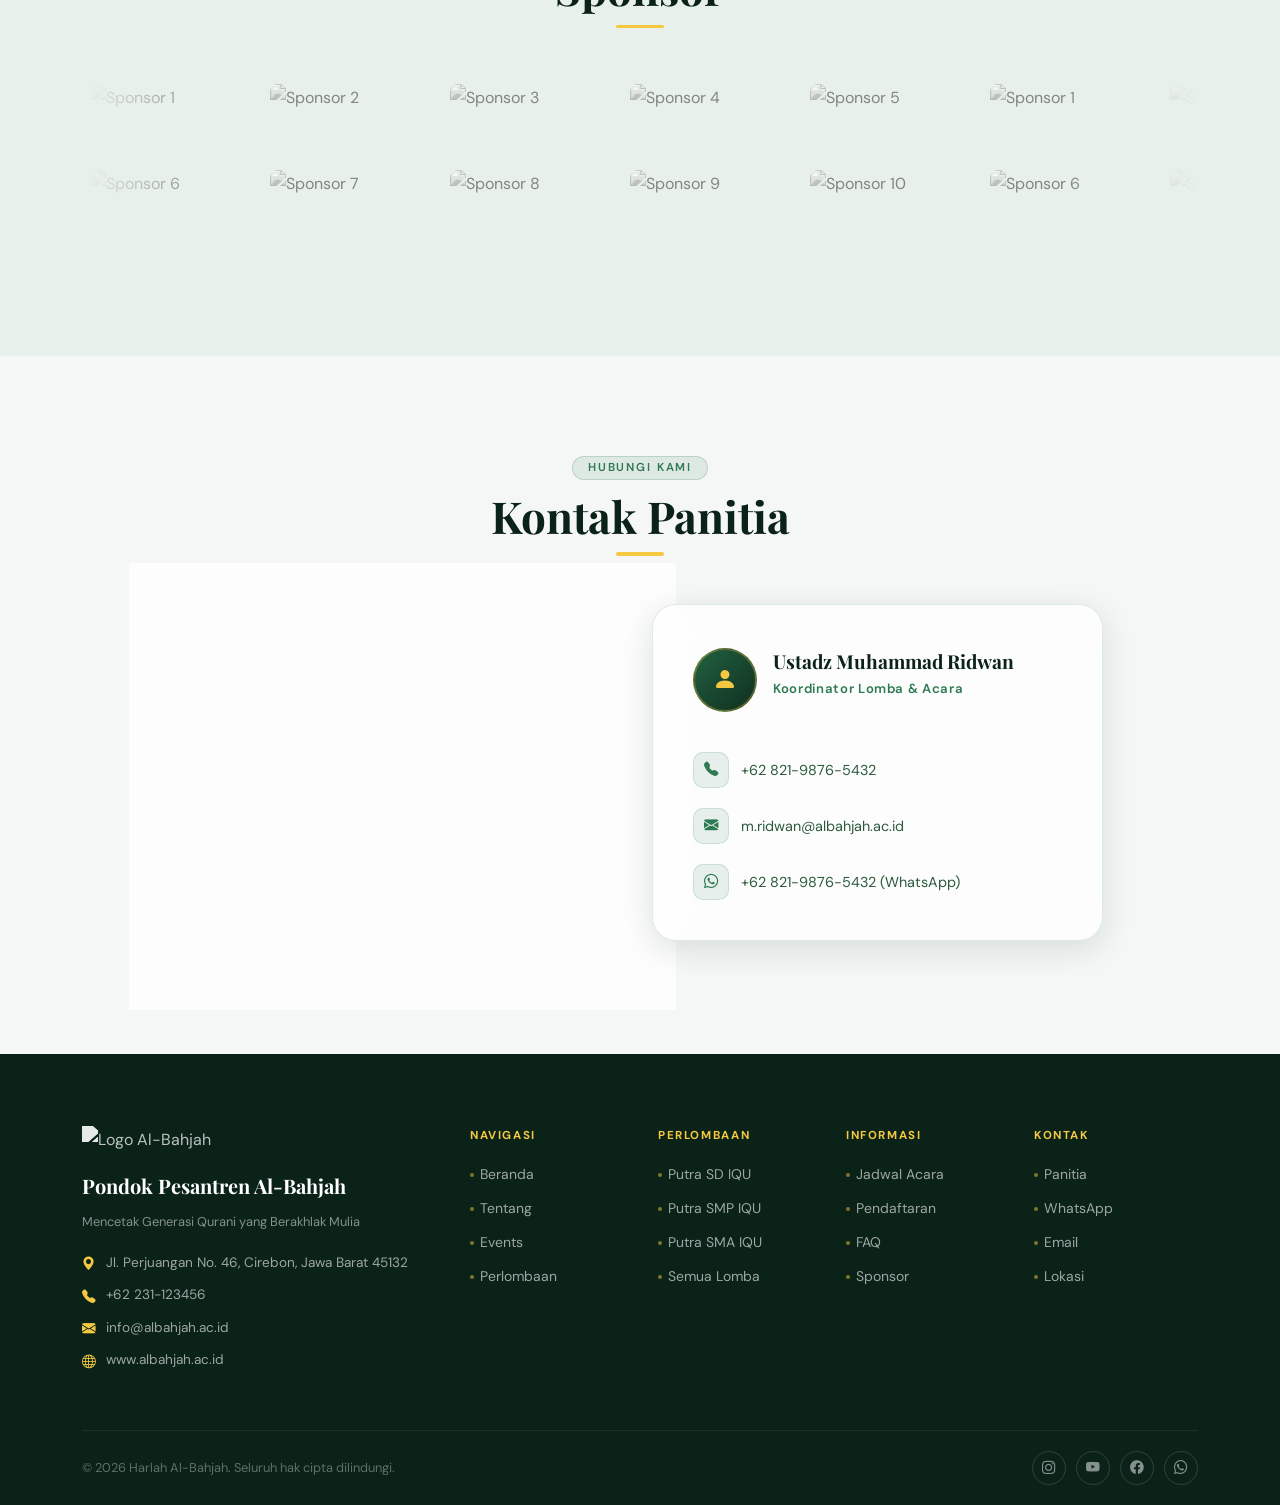
==== commit 318f5ed9: "Center-align the hero content" ====
--- a/index.html
+++ b/index.html
@@ -67,8 +67,8 @@
     <div class="hero-overlay"></div>
 
     <div class="container hero-content">
-      <div class="row">
-        <div class="col-lg-8">
+      <div class="row justify-content-center">
+        <div class="col-lg-8 text-center">
 
           <div class="hero-badge">
             <i class="bi bi-star-fill"></i>
--- a/css/index.css
+++ b/css/index.css
@@ -214,7 +214,11 @@
 .hero-content {
   position: relative;
   z-index: 2;
-  padding: 0 24px;
+  padding: 130px 24px;
+  text-align: center;
+  display: flex;
+  flex-direction: column;
+  align-items: center;
 }
 
 .hero-badge {
@@ -257,10 +261,10 @@
   font-family: var(--font-body);
   font-size: clamp(1rem, 2vw, 1.15rem);
   color: rgba(255, 255, 255, 0.78);
-  max-width: 540px;
+  max-width: 600px;
   margin-bottom: 2.5rem;
   line-height: 1.8;
-  animation: fadeInUp 0.9s 0.3s ease both;
+  text-align: center;
 }
 
 /* Countdown */
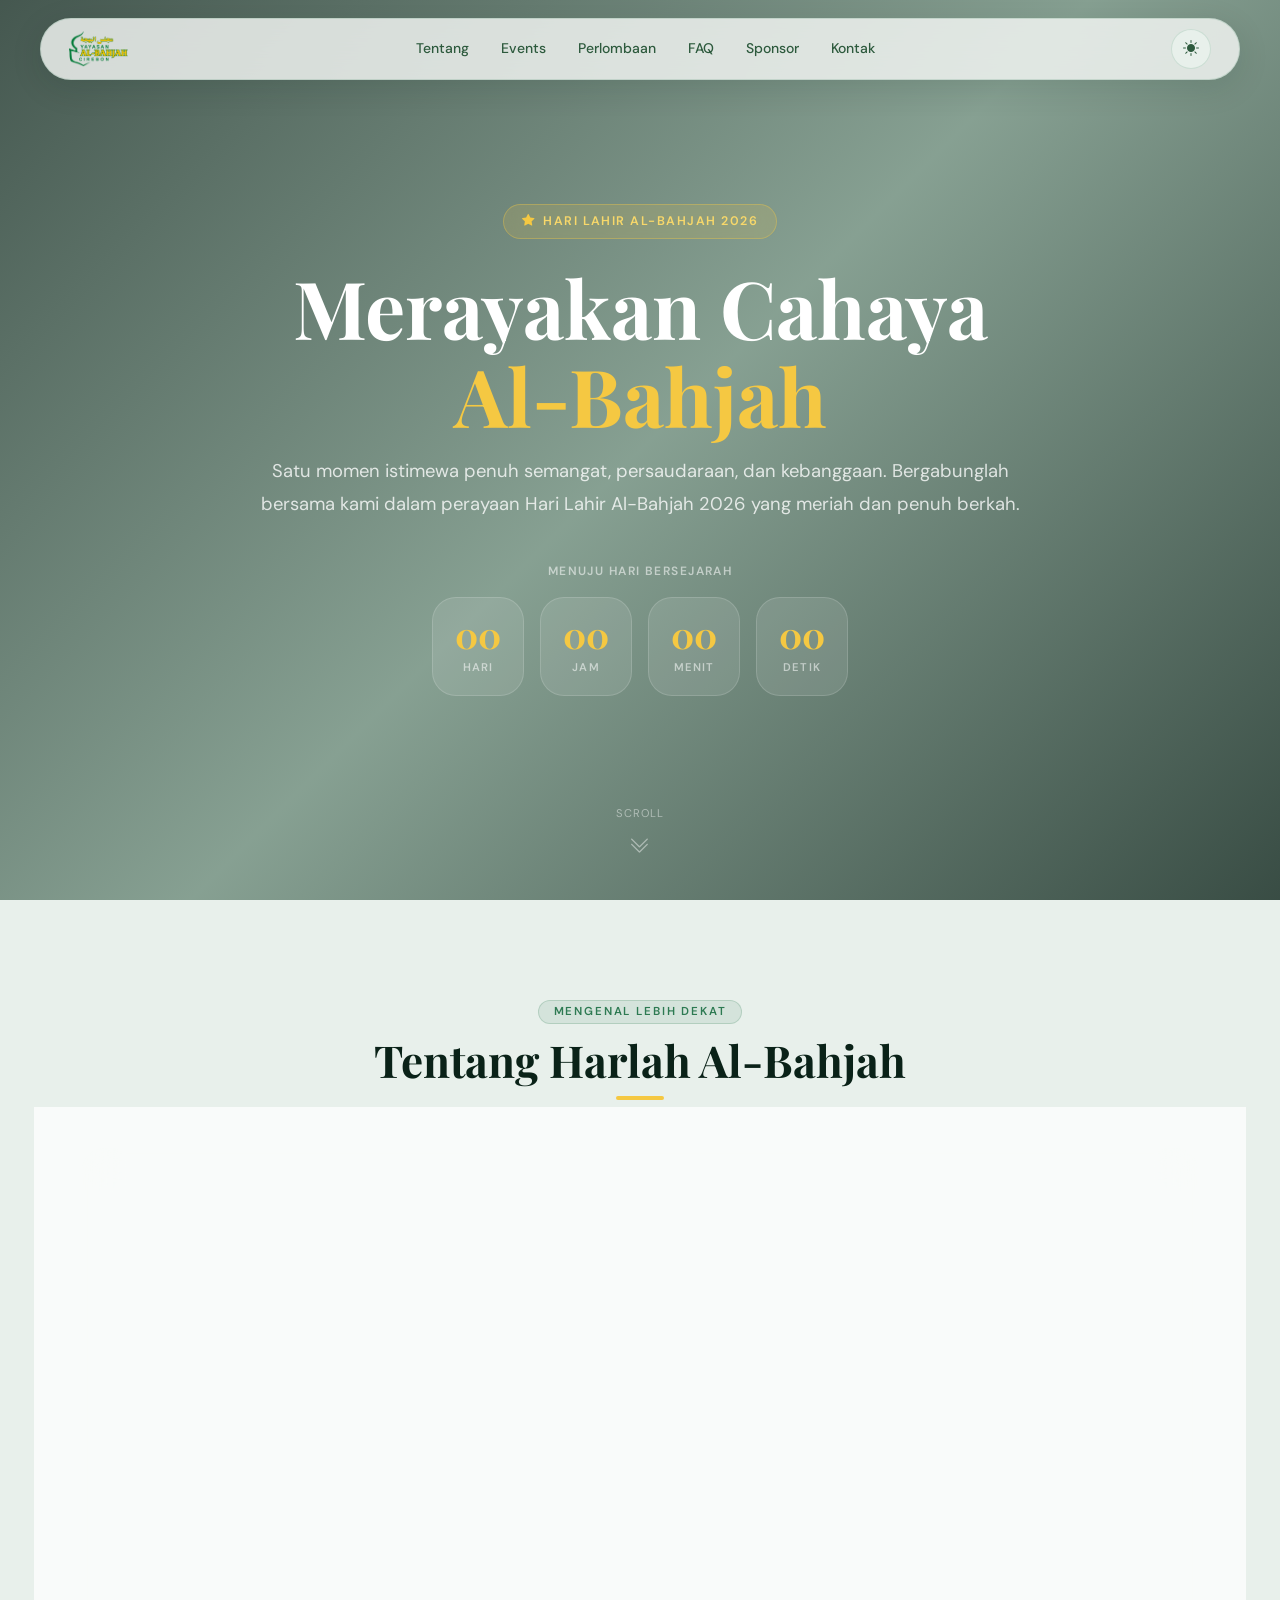
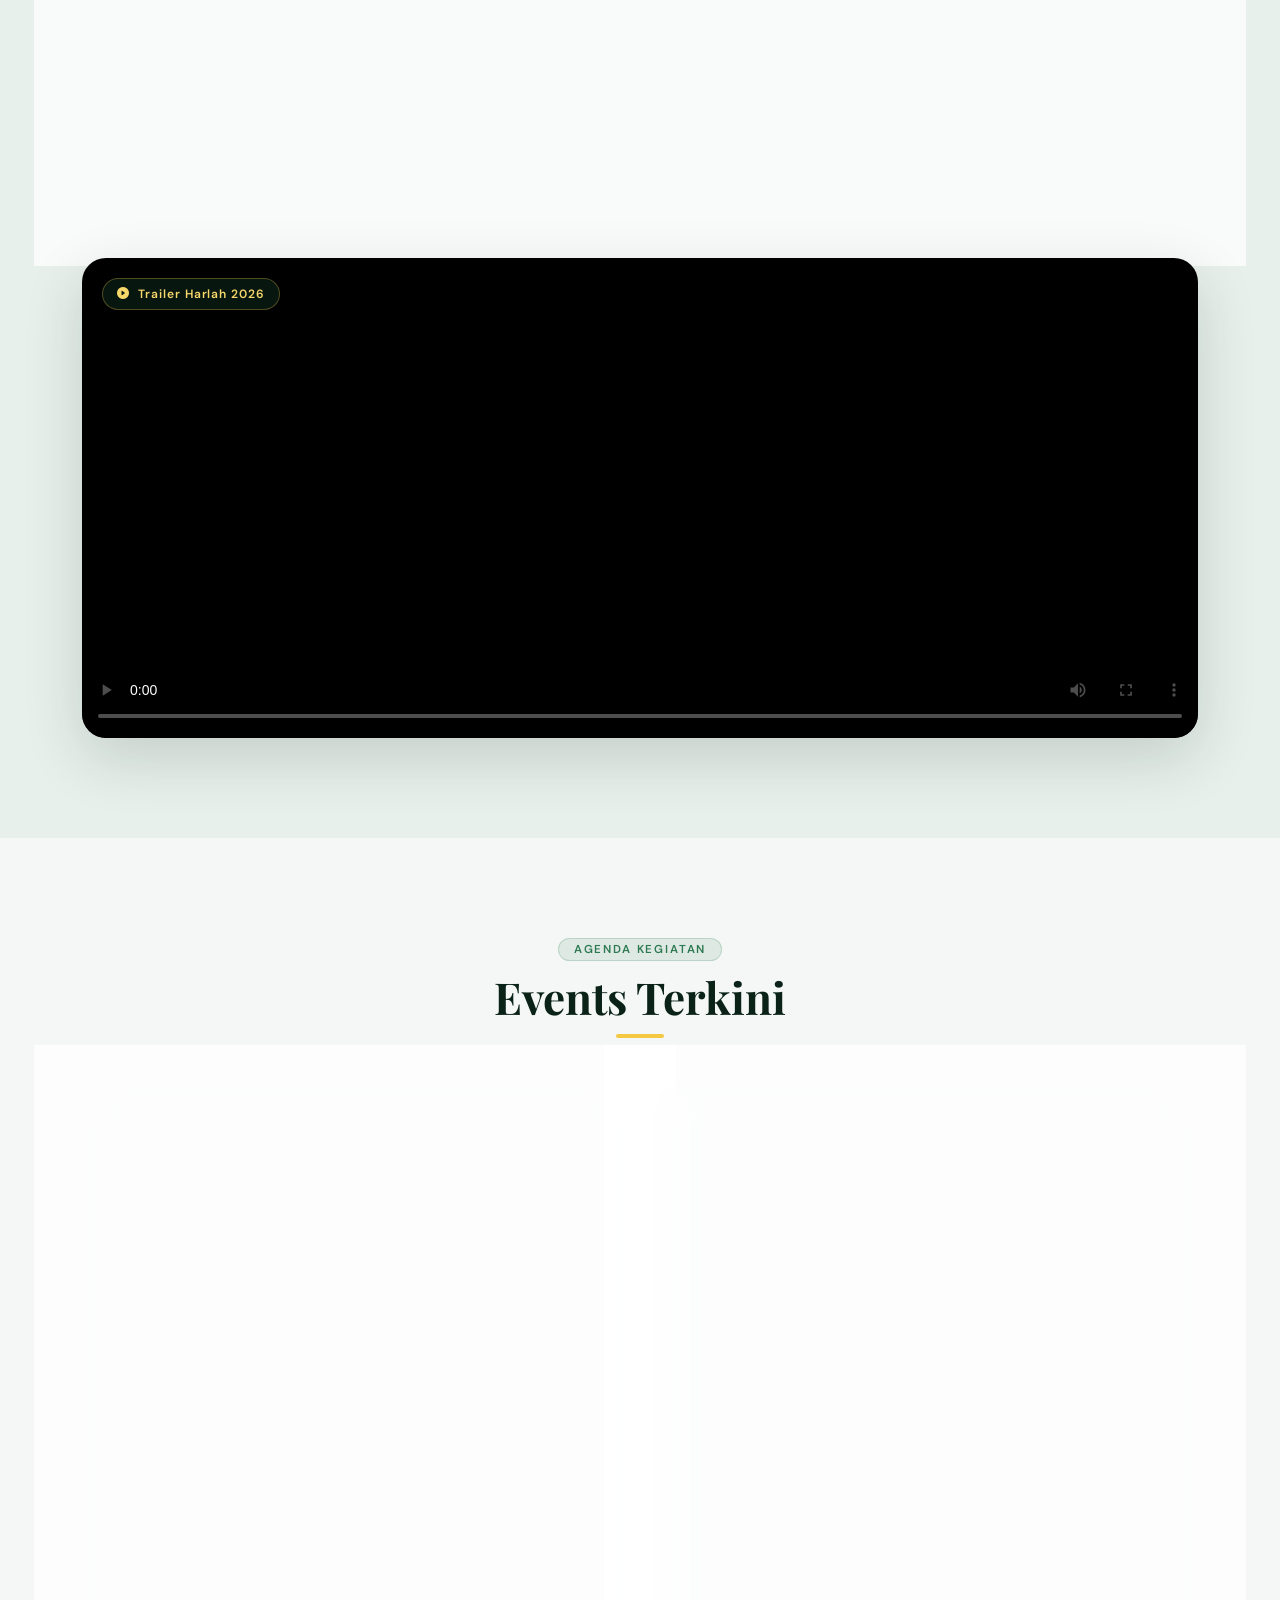
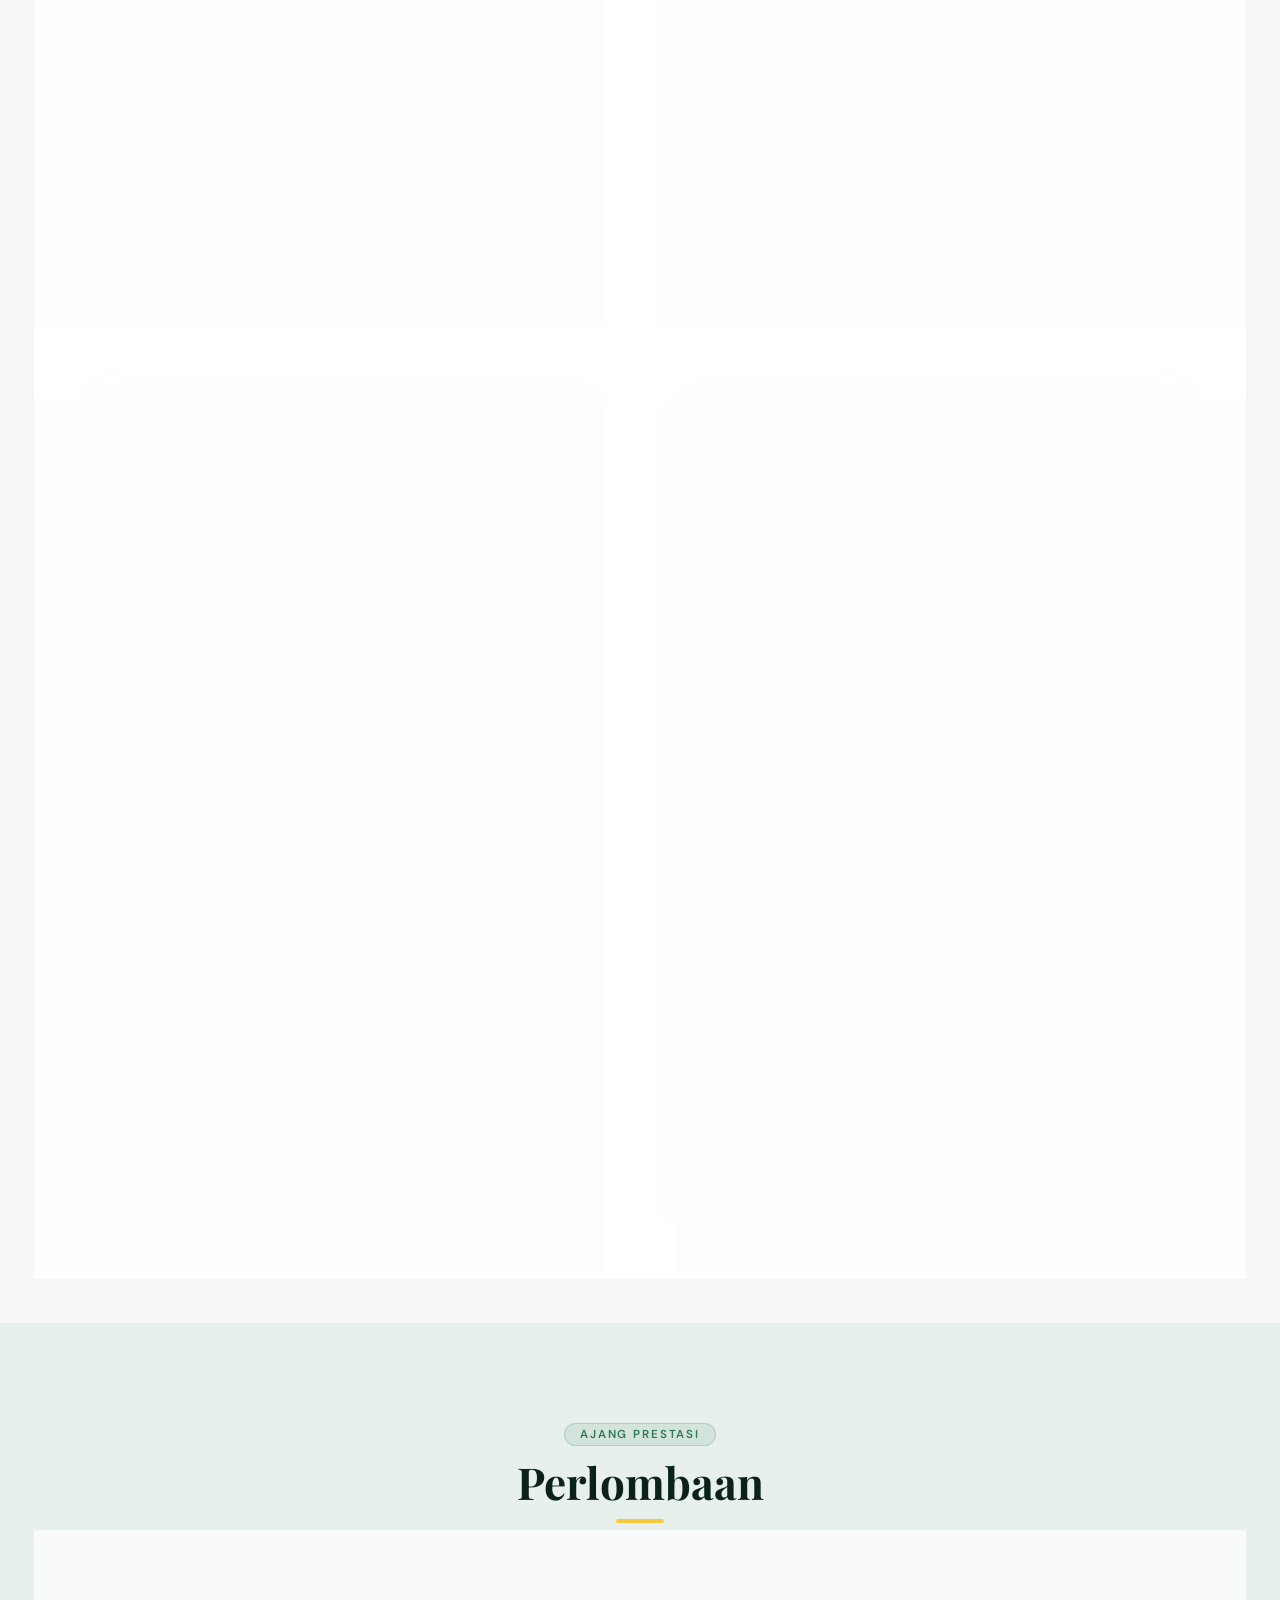
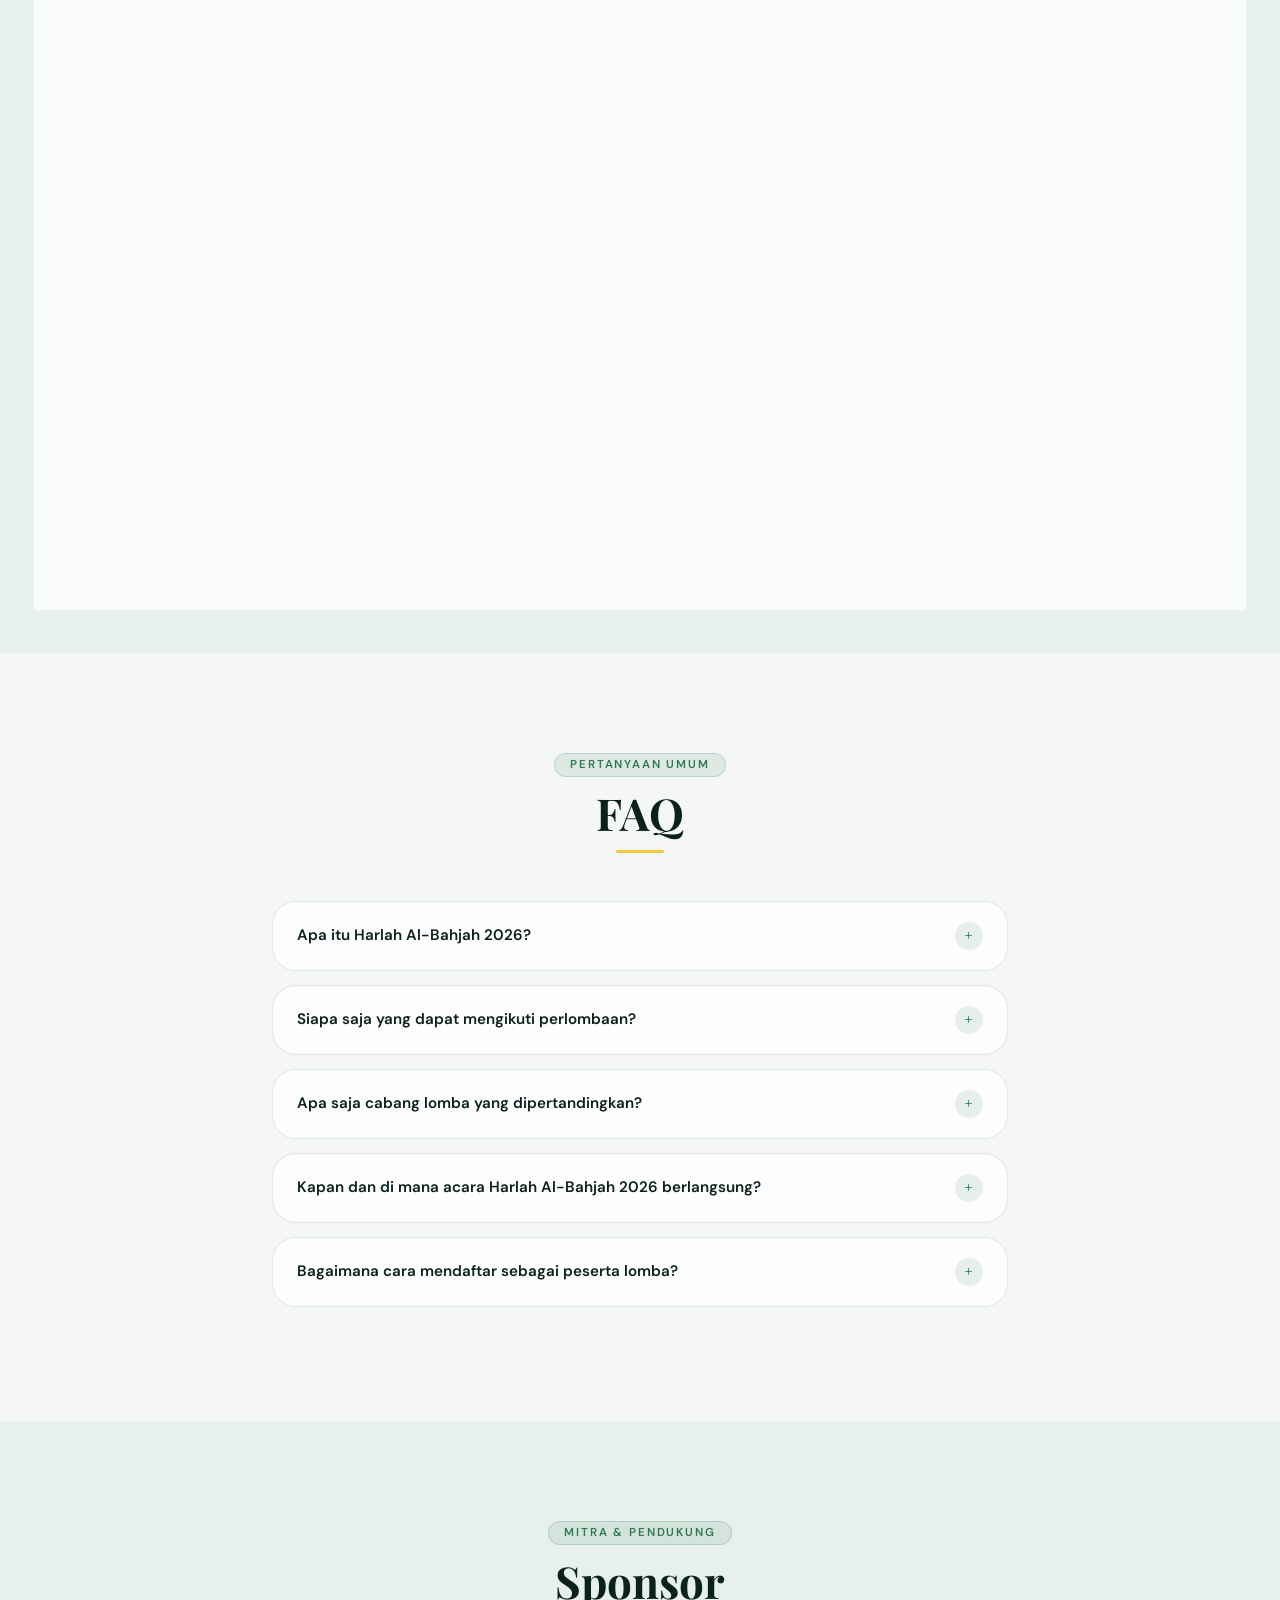
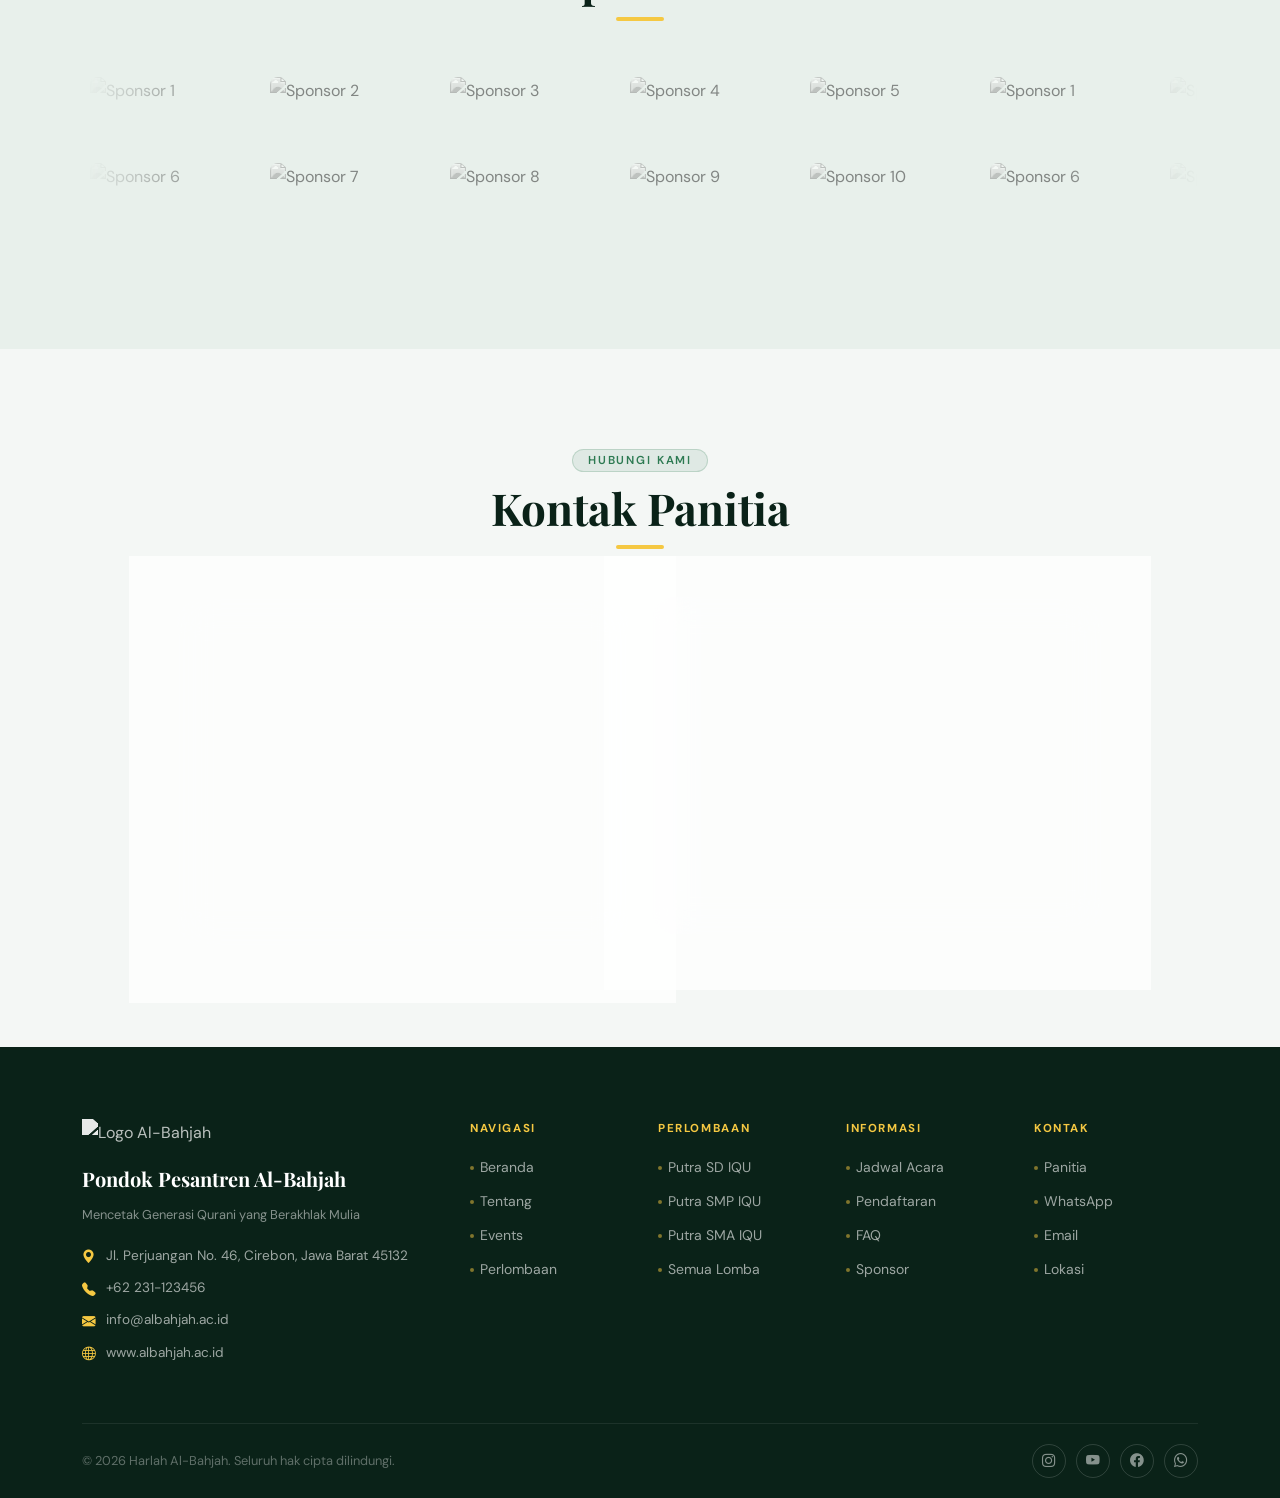
==== commit 40e1c827: "fix hero content layout" ====
--- a/index.html
+++ b/index.html
@@ -68,7 +68,7 @@
 
     <div class="container hero-content">
       <div class="row justify-content-center">
-        <div class="col-lg-8 text-center">
+        <div class="col-lg-12 text-center">
 
           <div class="hero-badge">
             <i class="bi bi-star-fill"></i>
--- a/css/index.css
+++ b/css/index.css
@@ -261,7 +261,7 @@
   font-family: var(--font-body);
   font-size: clamp(1rem, 2vw, 1.15rem);
   color: rgba(255, 255, 255, 0.78);
-  max-width: 600px;
+  max-width: 780px;
   margin-bottom: 2.5rem;
   line-height: 1.8;
   text-align: center;
@@ -285,6 +285,7 @@
   display: flex;
   gap: 16px;
   flex-wrap: wrap;
+  justify-content: center;
 }
 
 .countdown-item {
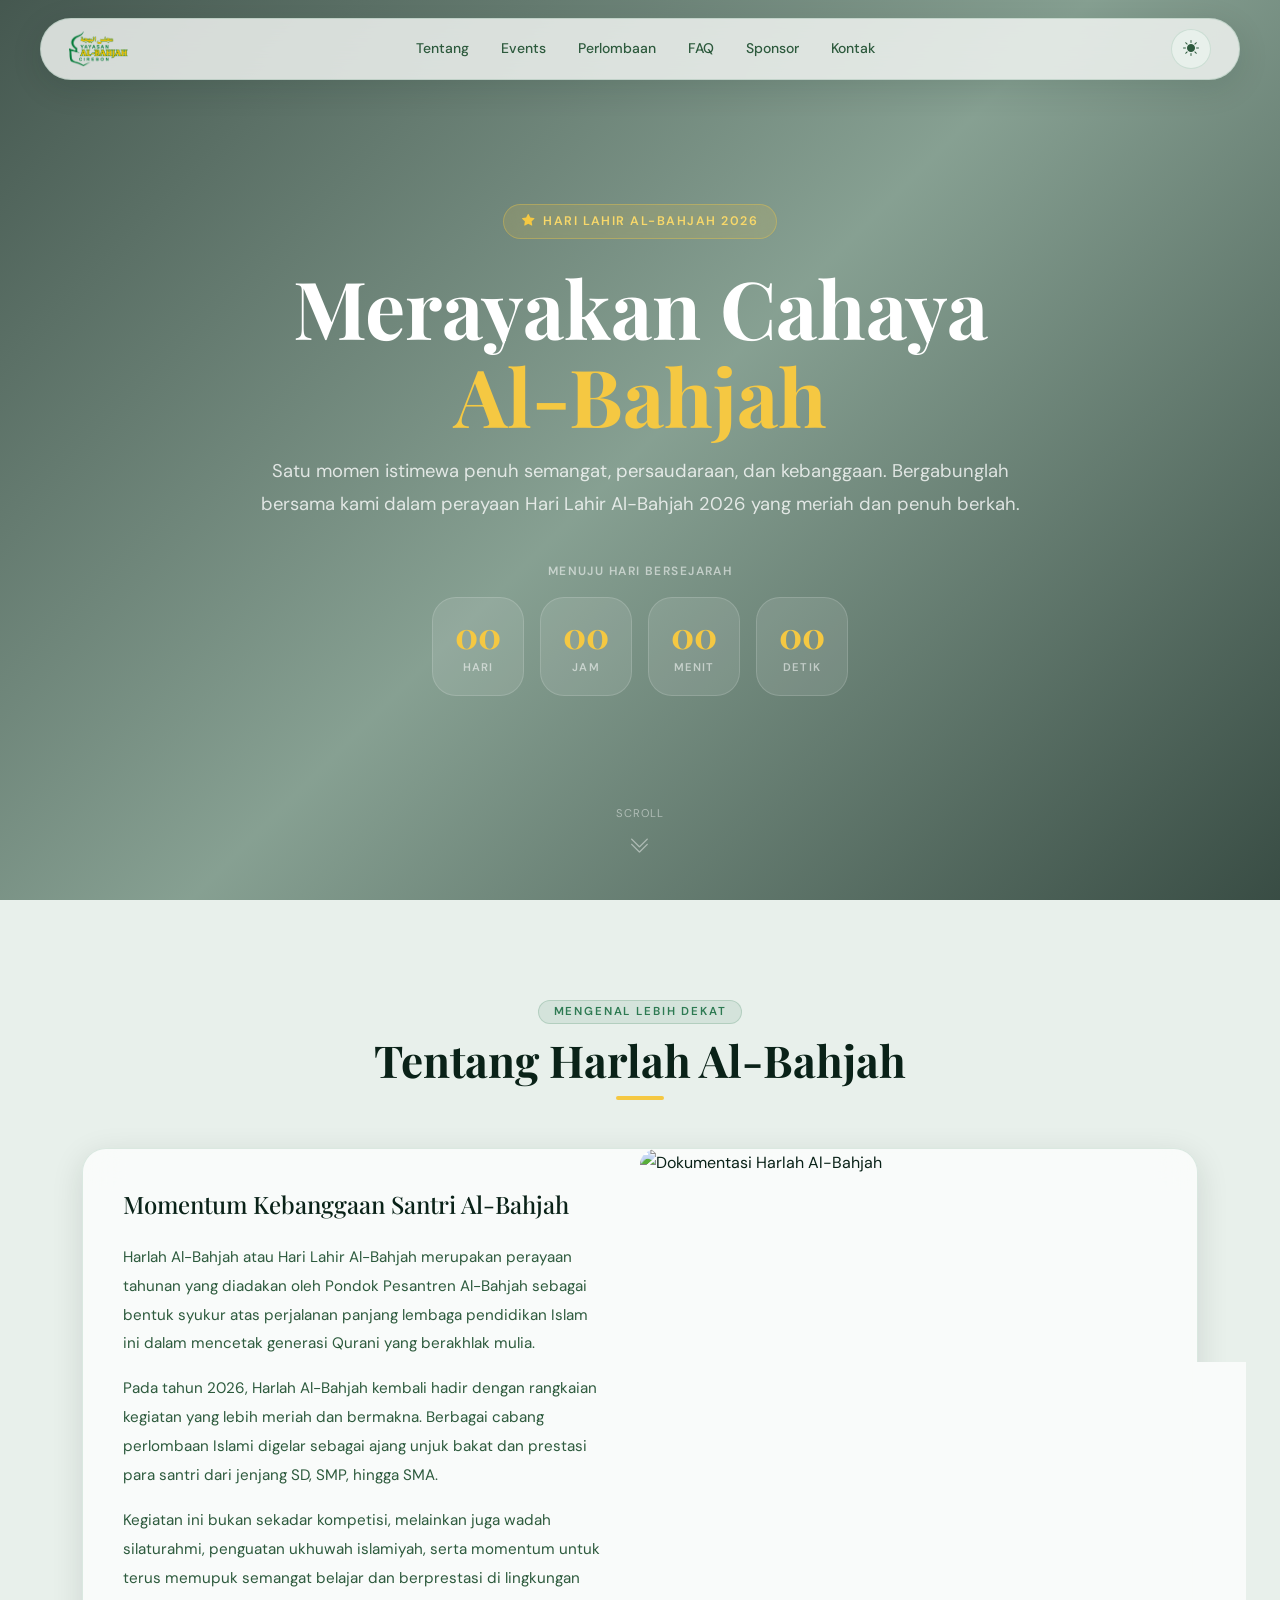
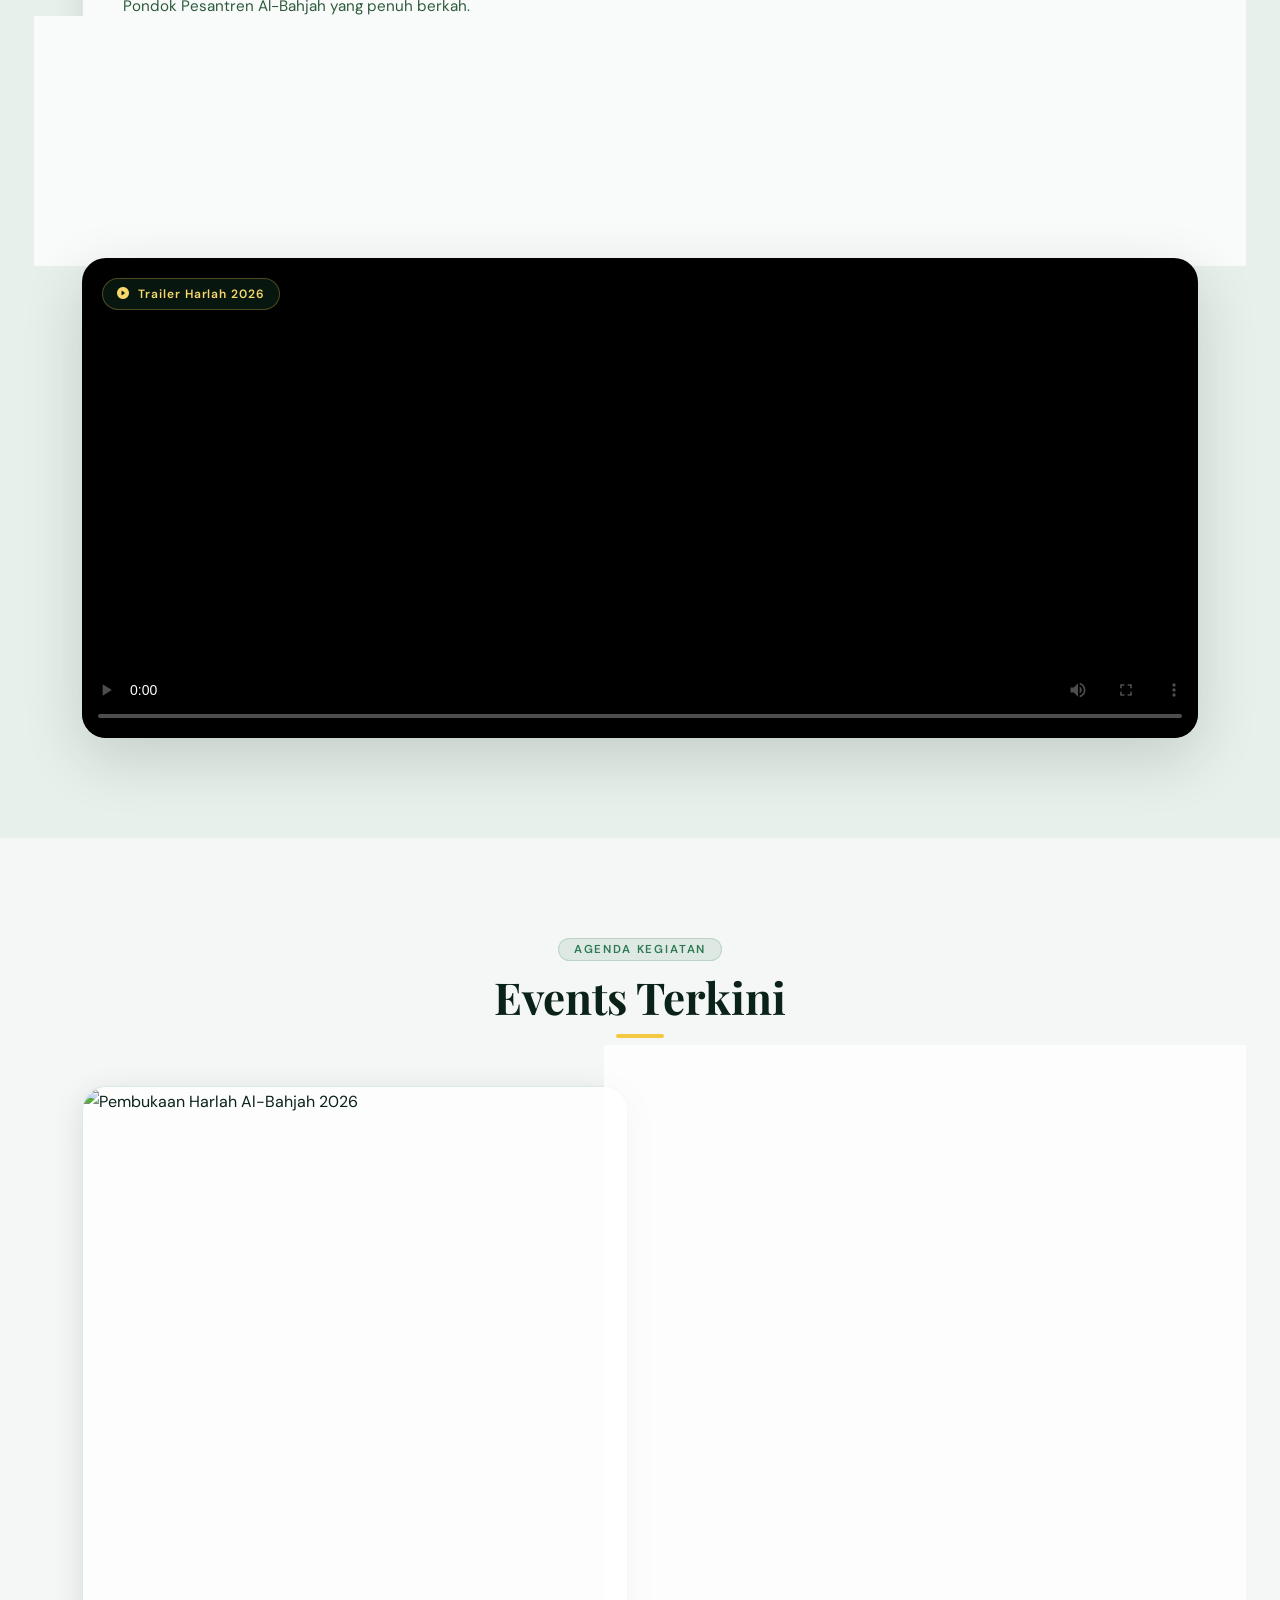
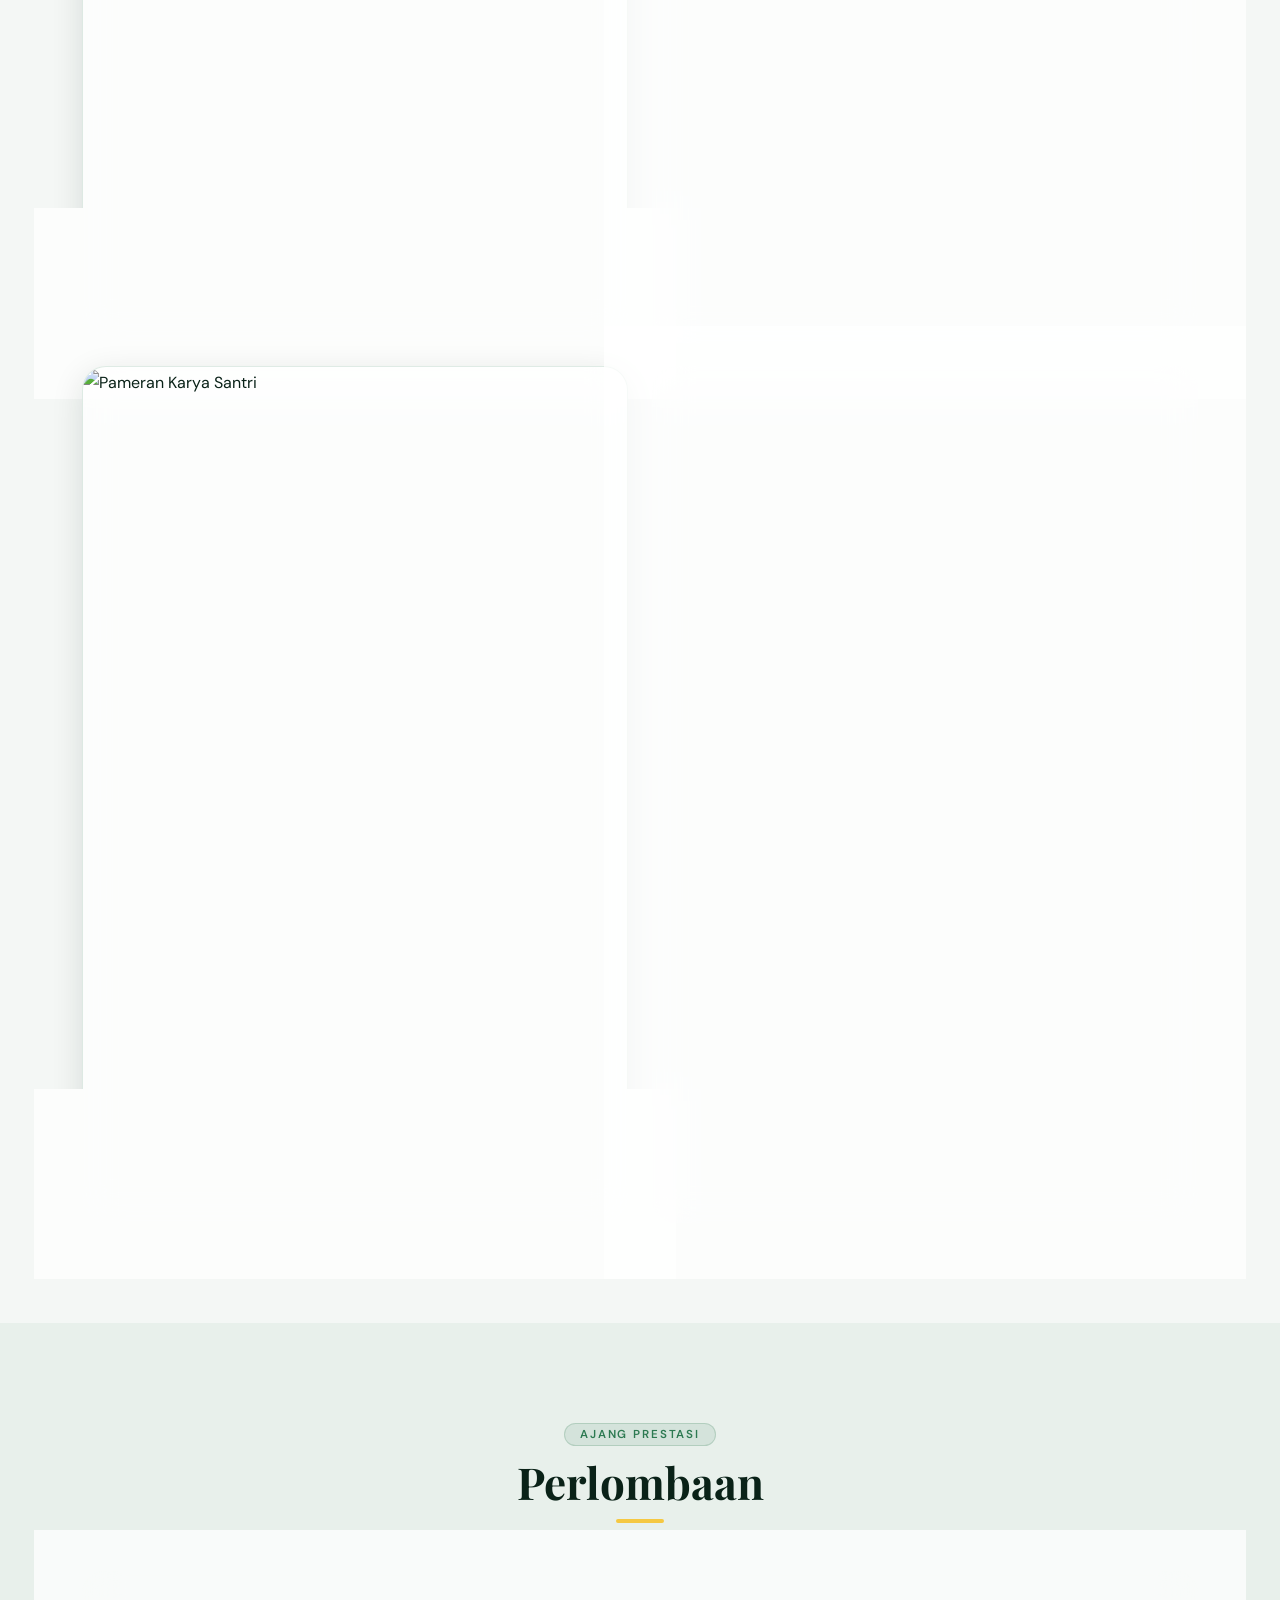
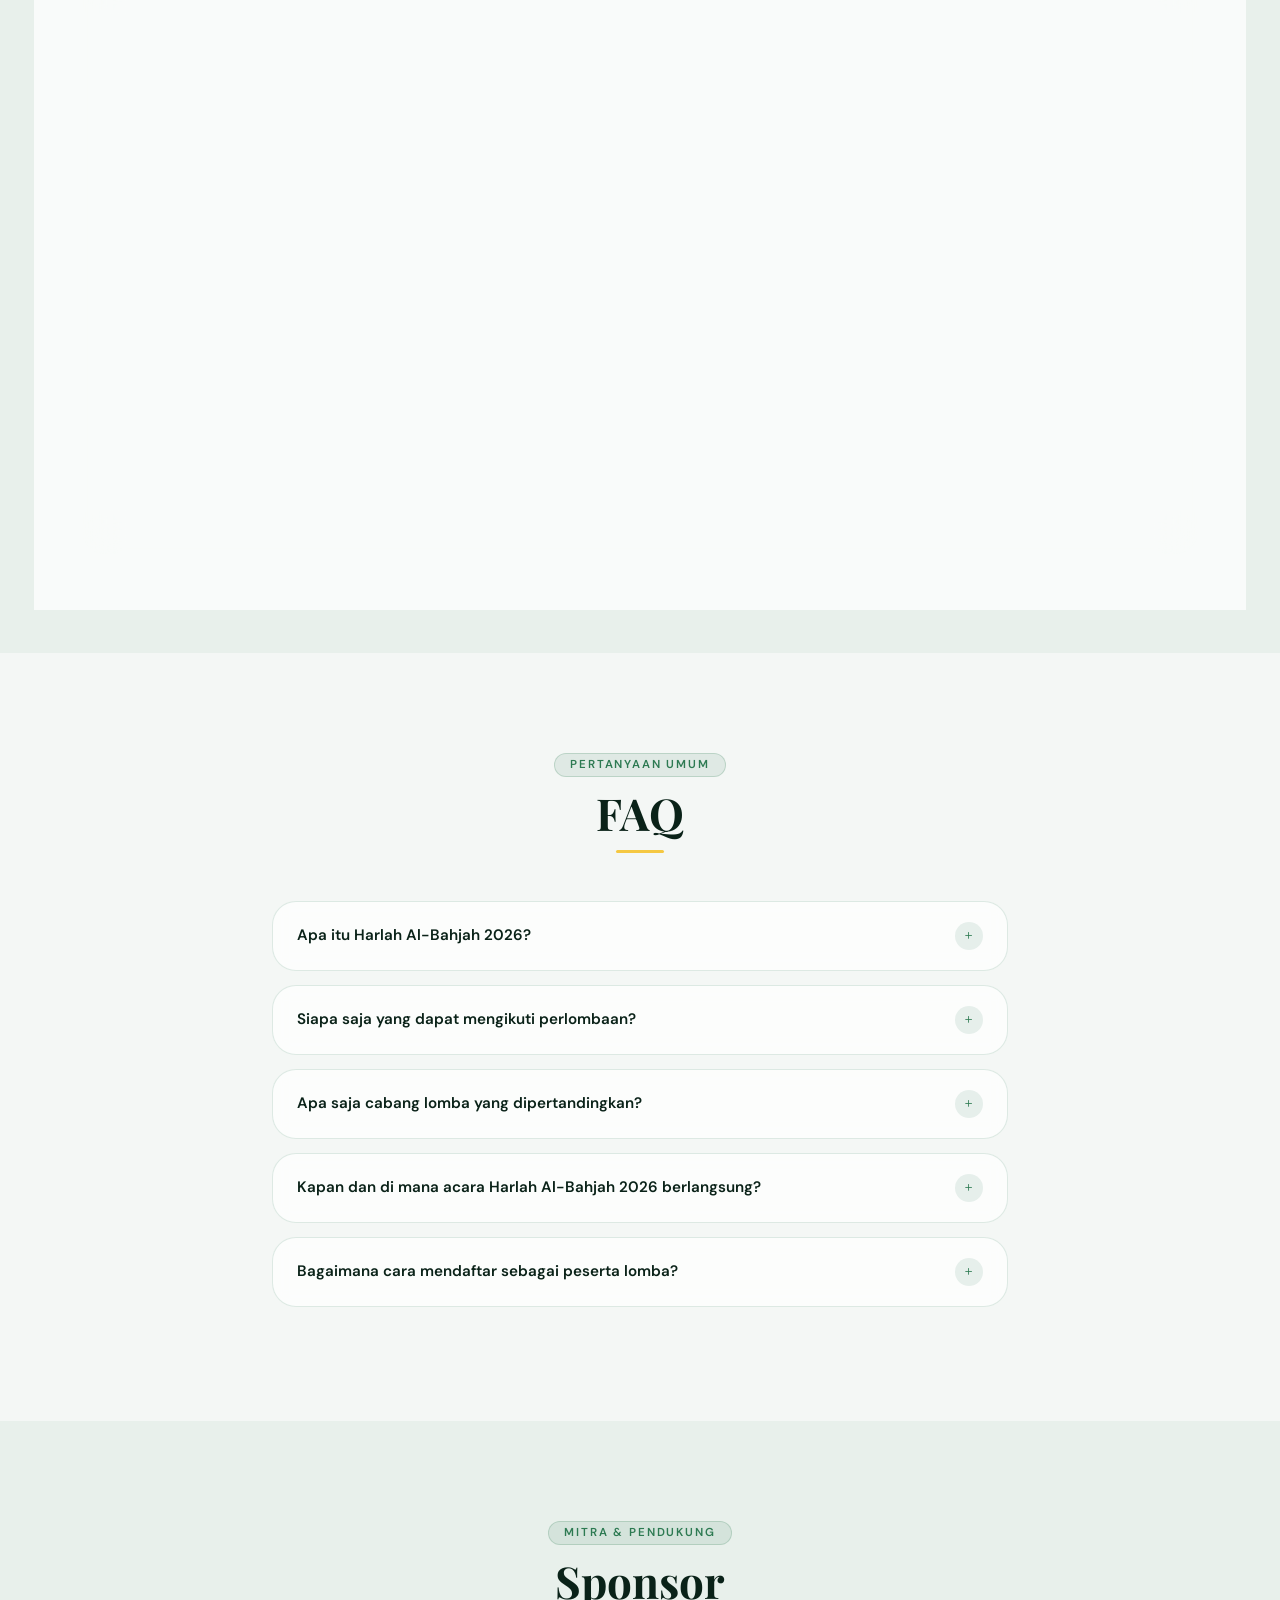
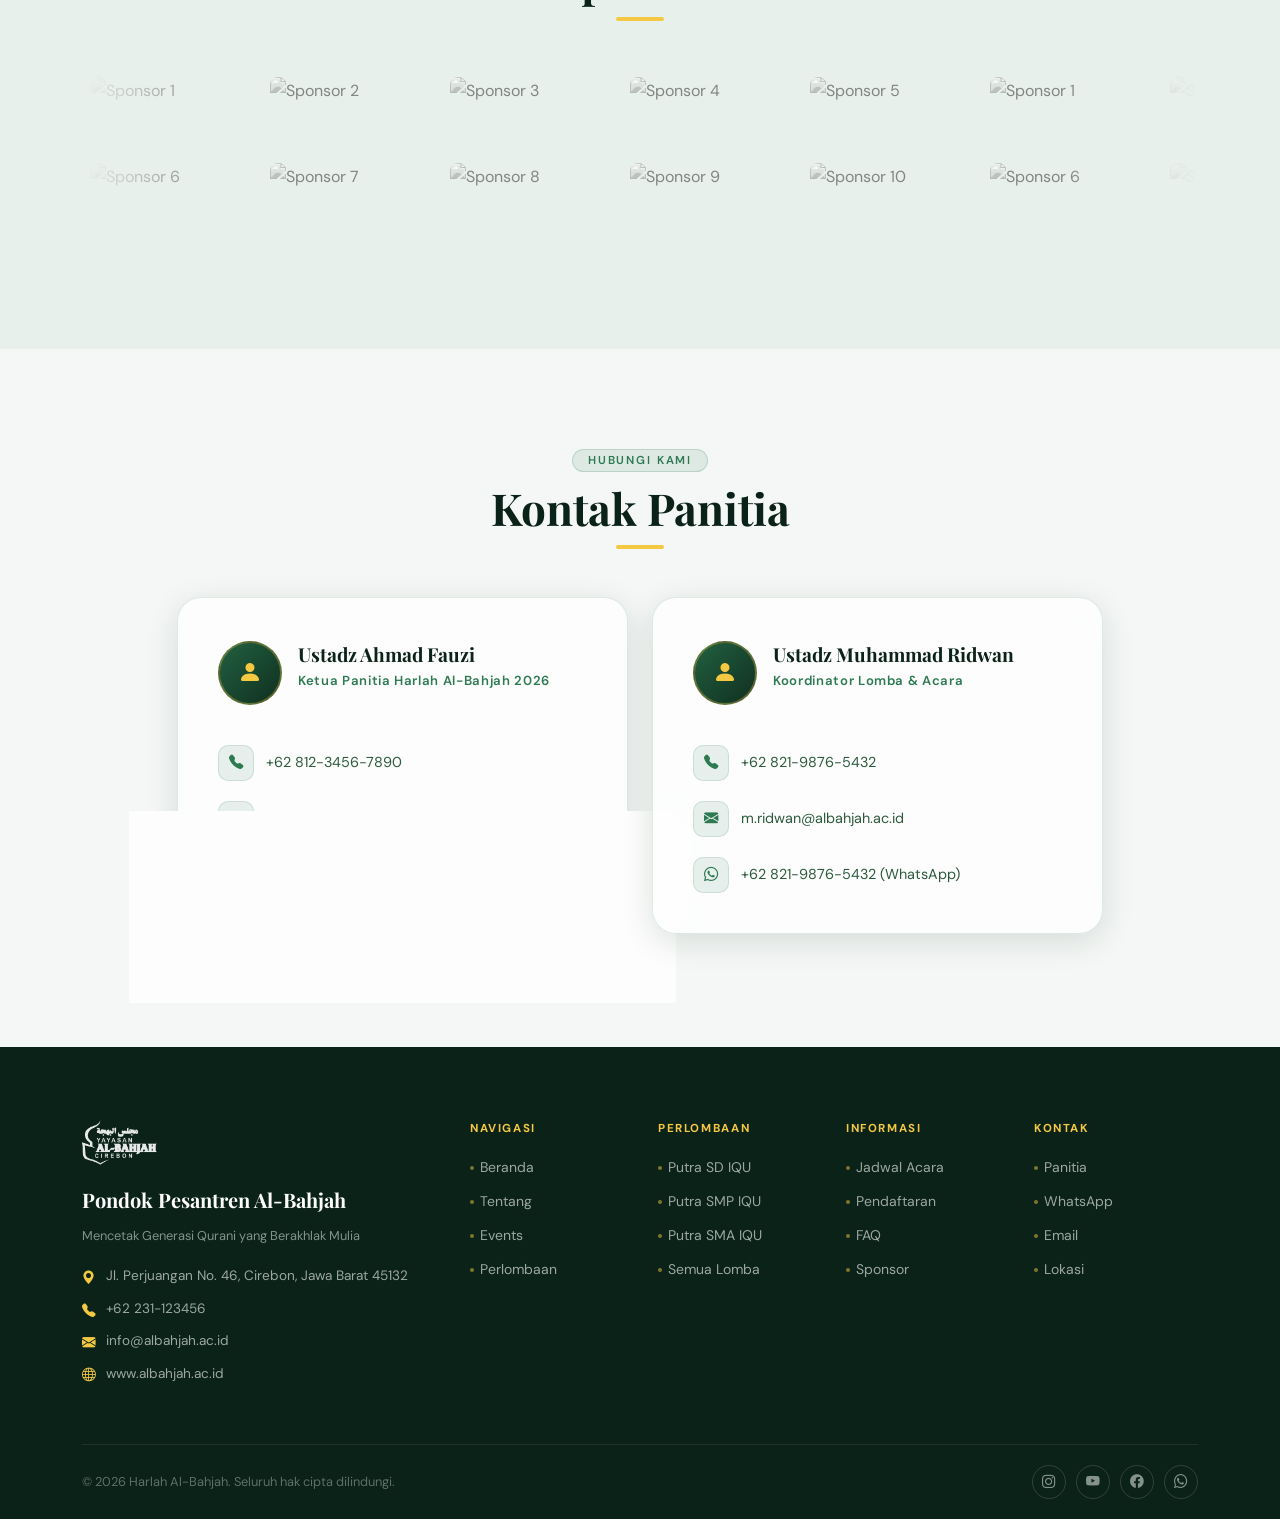
==== commit b33c9167: "add logo on the footer" ====
--- a/index.html
+++ b/index.html
@@ -574,7 +574,7 @@
         <!-- Col 1: Brand Info -->
         <div class="col-lg-4 col-md-6">
           <div class="footer-brand">
-            <img src="assets/img/temp-img.jpg" alt="Logo Al-Bahjah" />
+            <img src="assets/img/logo-ab.png" alt="Logo Al-Bahjah" />
           </div>
           <p class="footer-brand-name">Pondok Pesantren Al-Bahjah</p>
           <p class="footer-brand-sub">Mencetak Generasi Qurani yang Berakhlak Mulia</p>
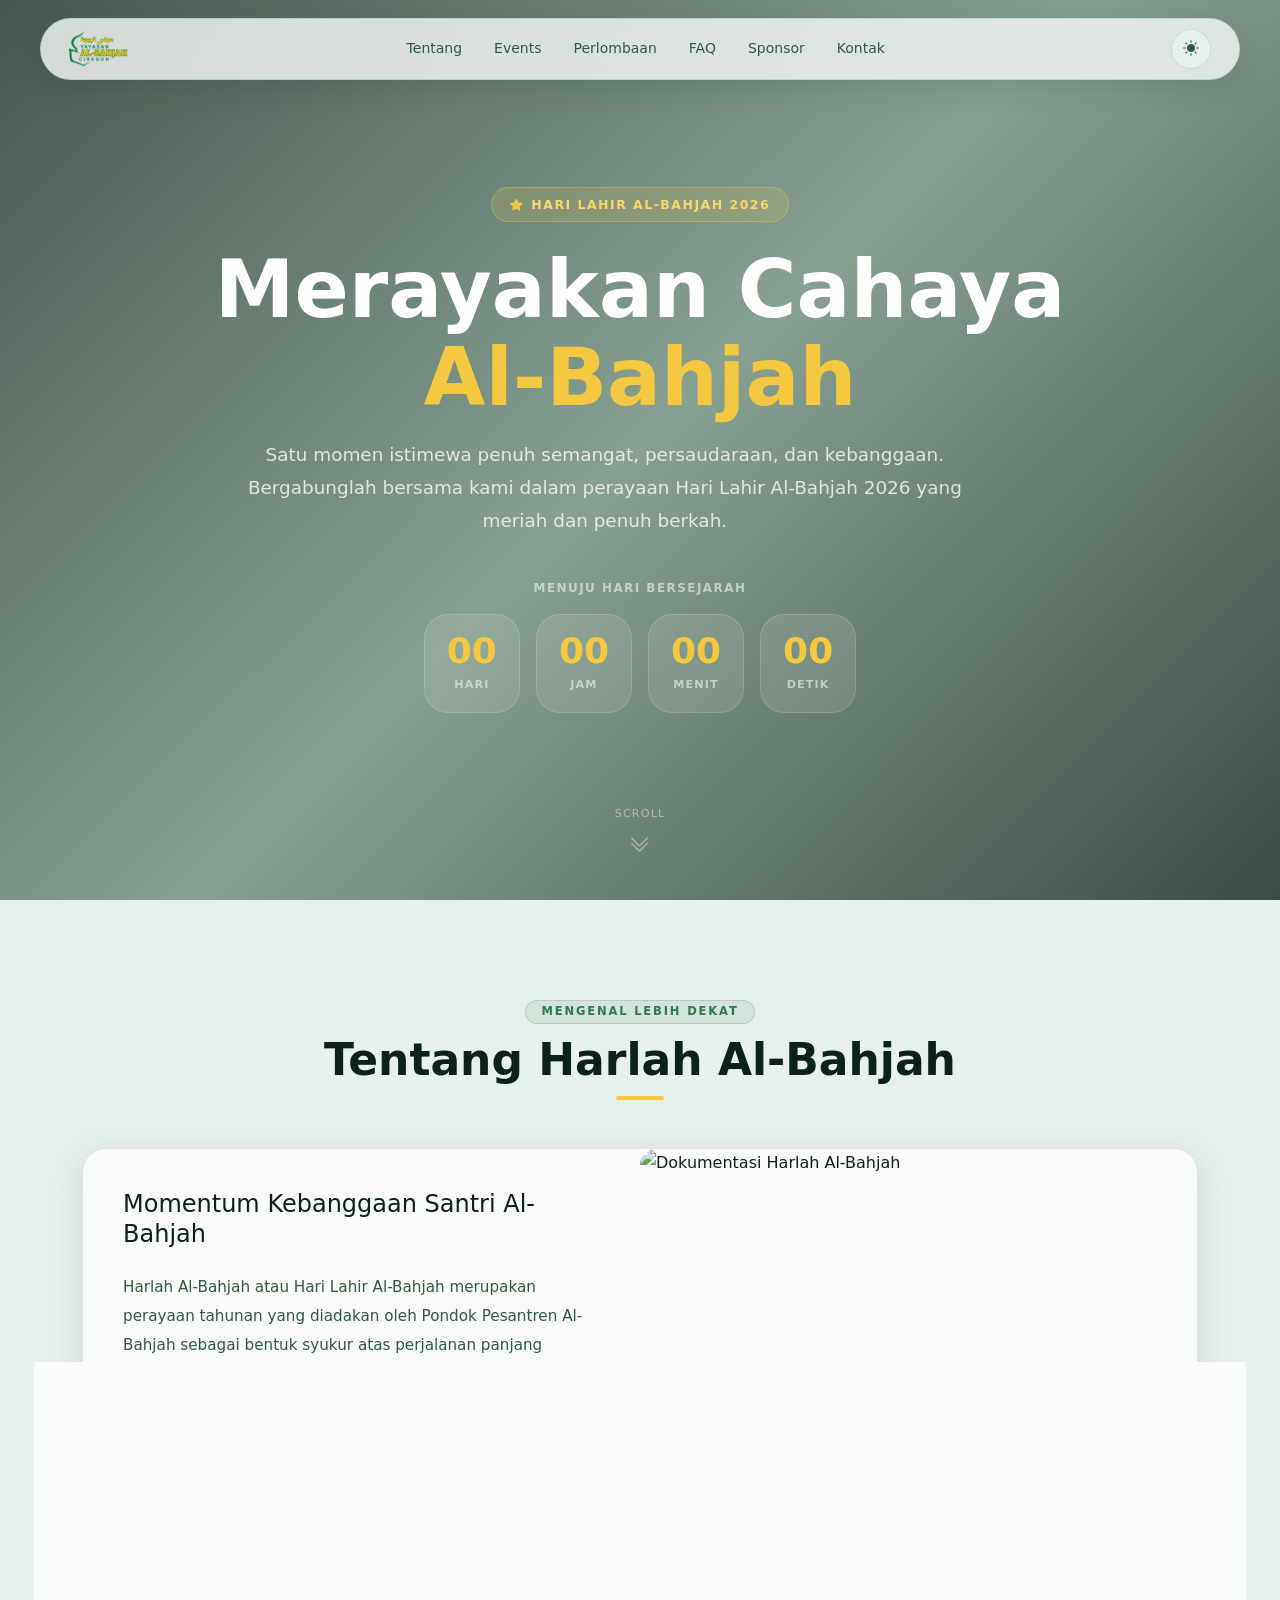
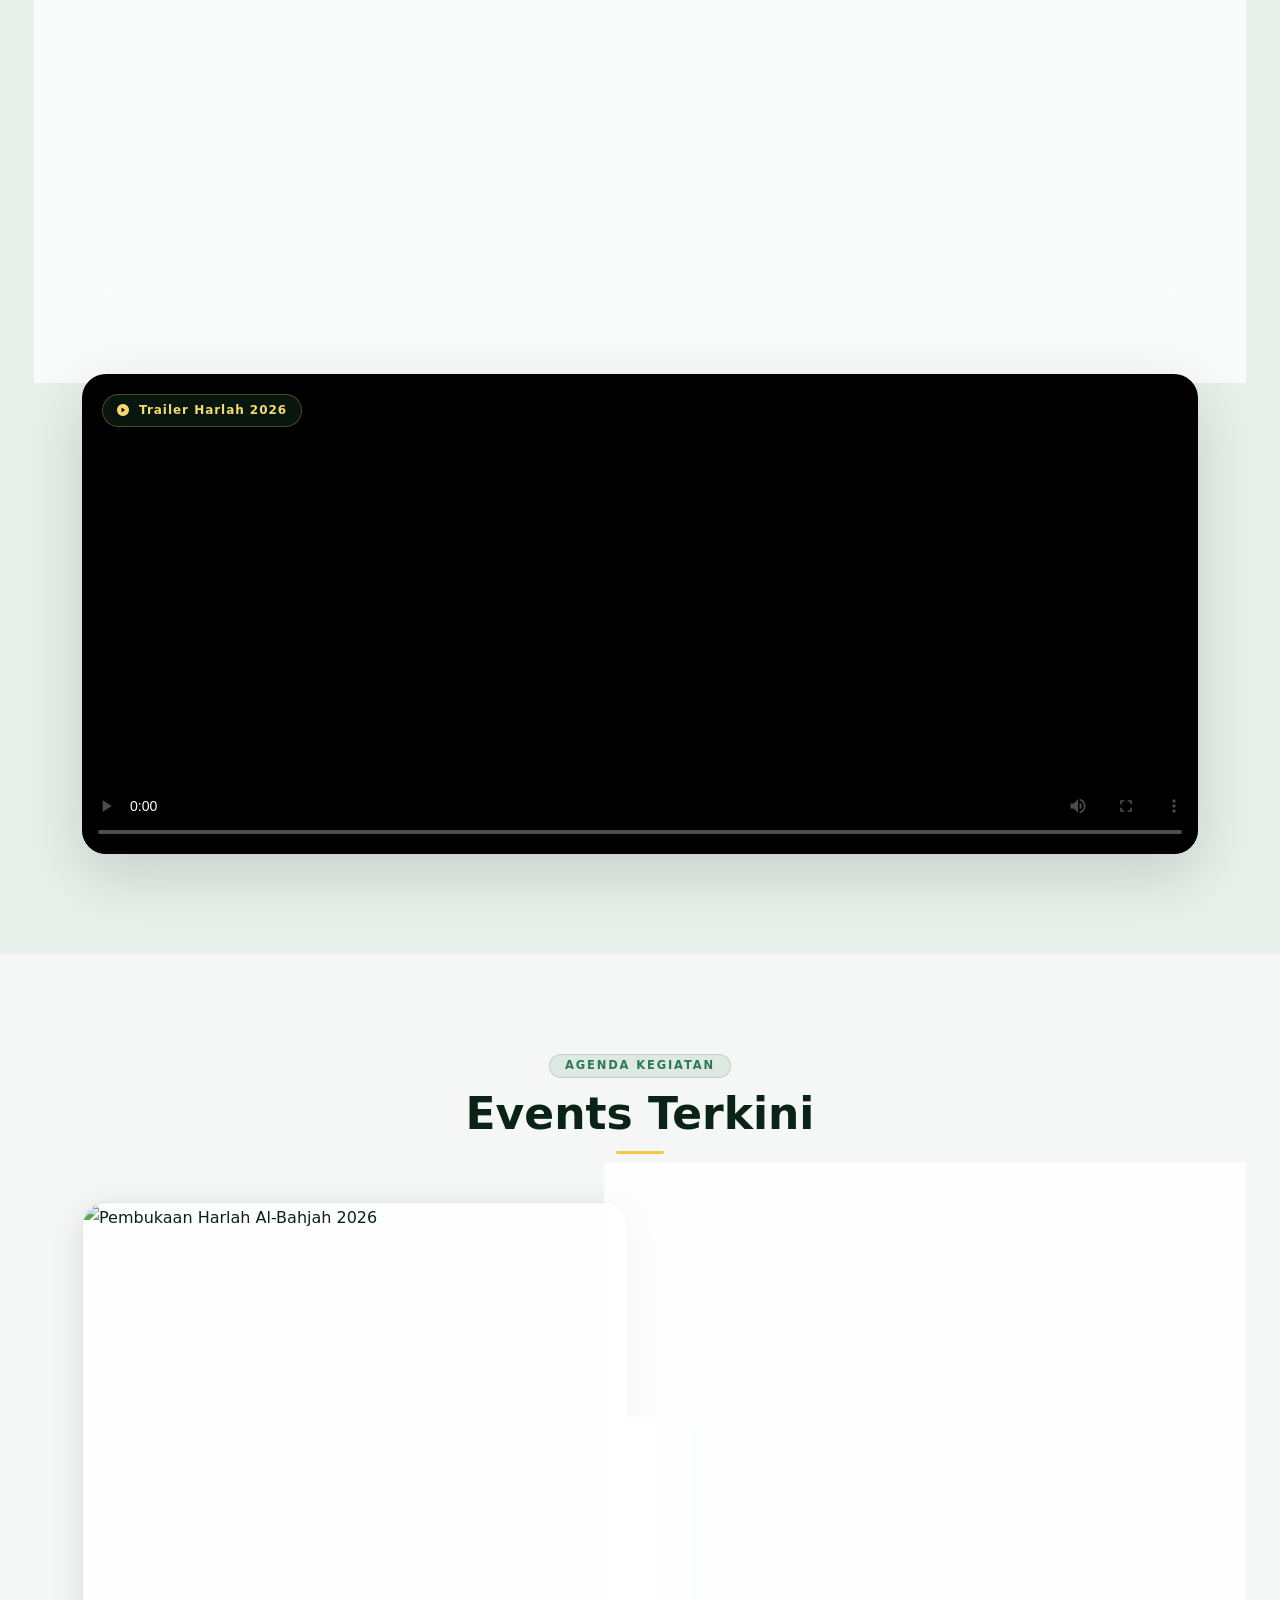
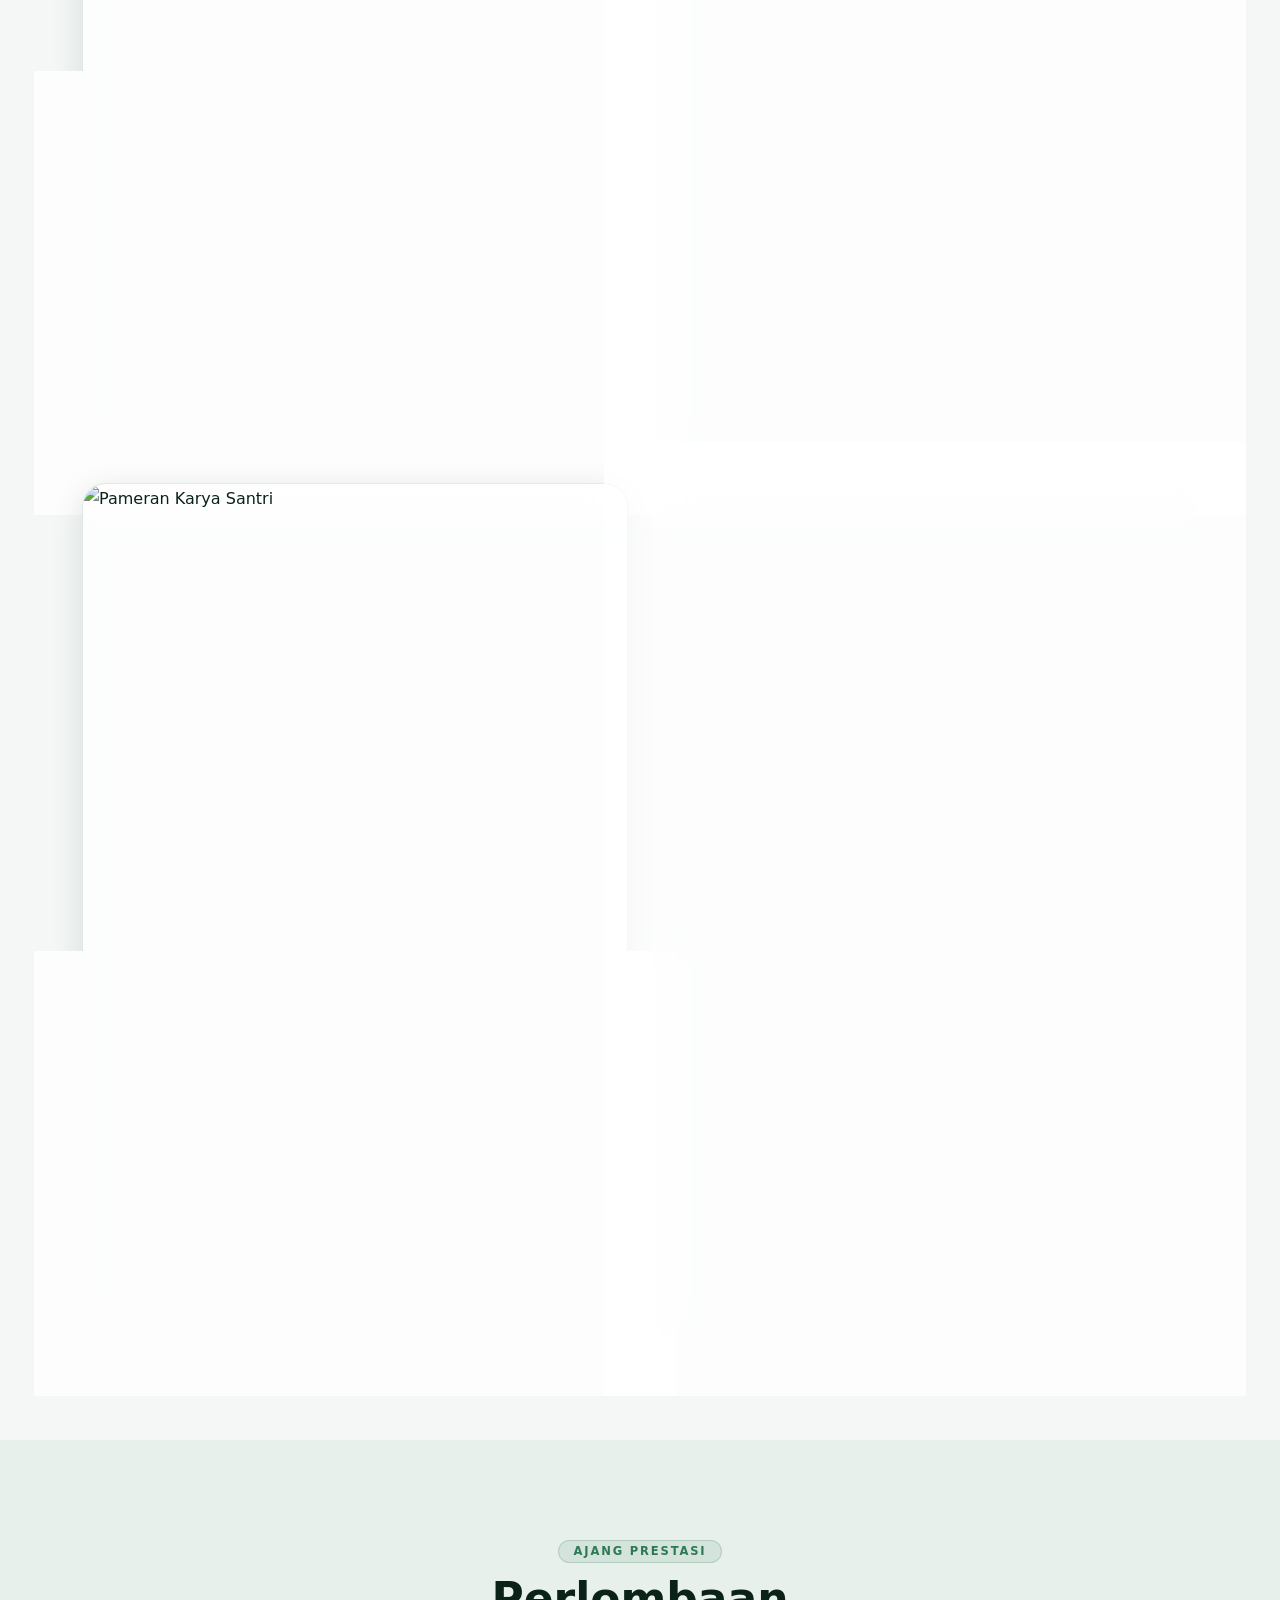
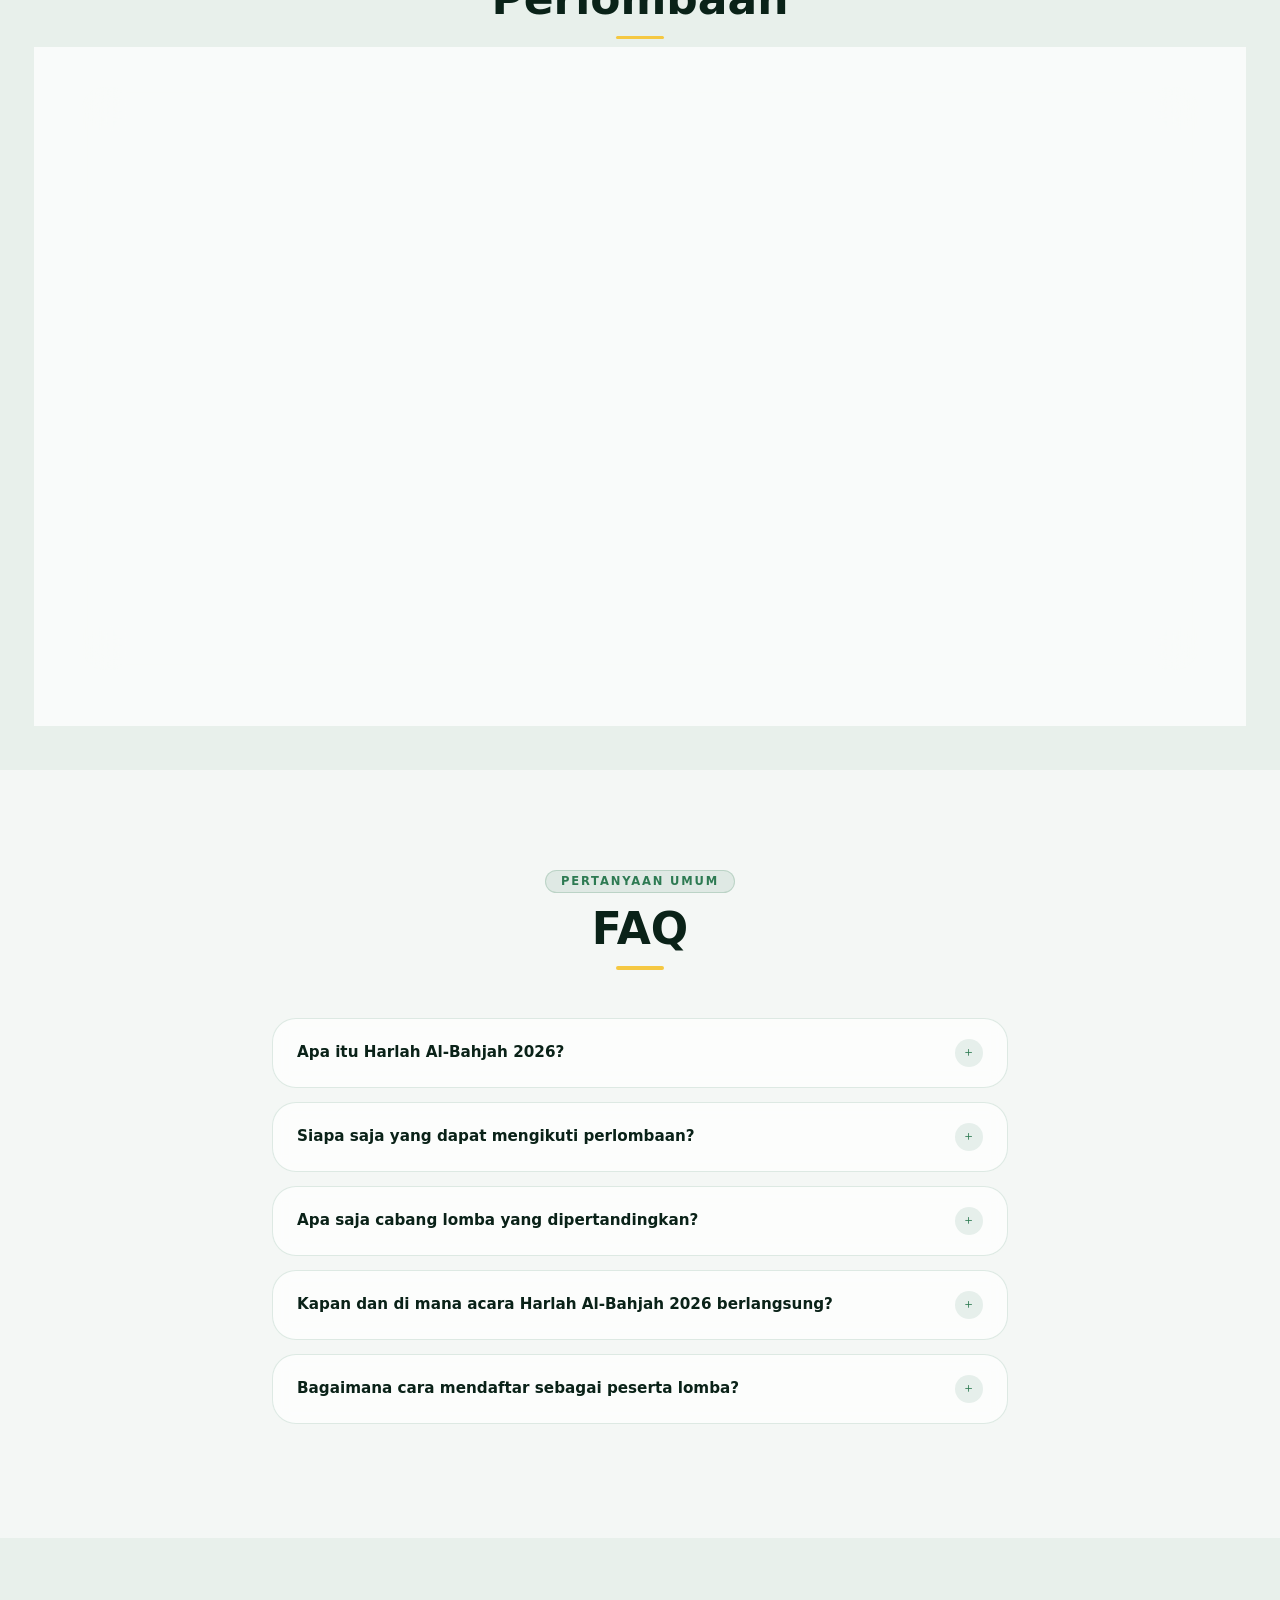
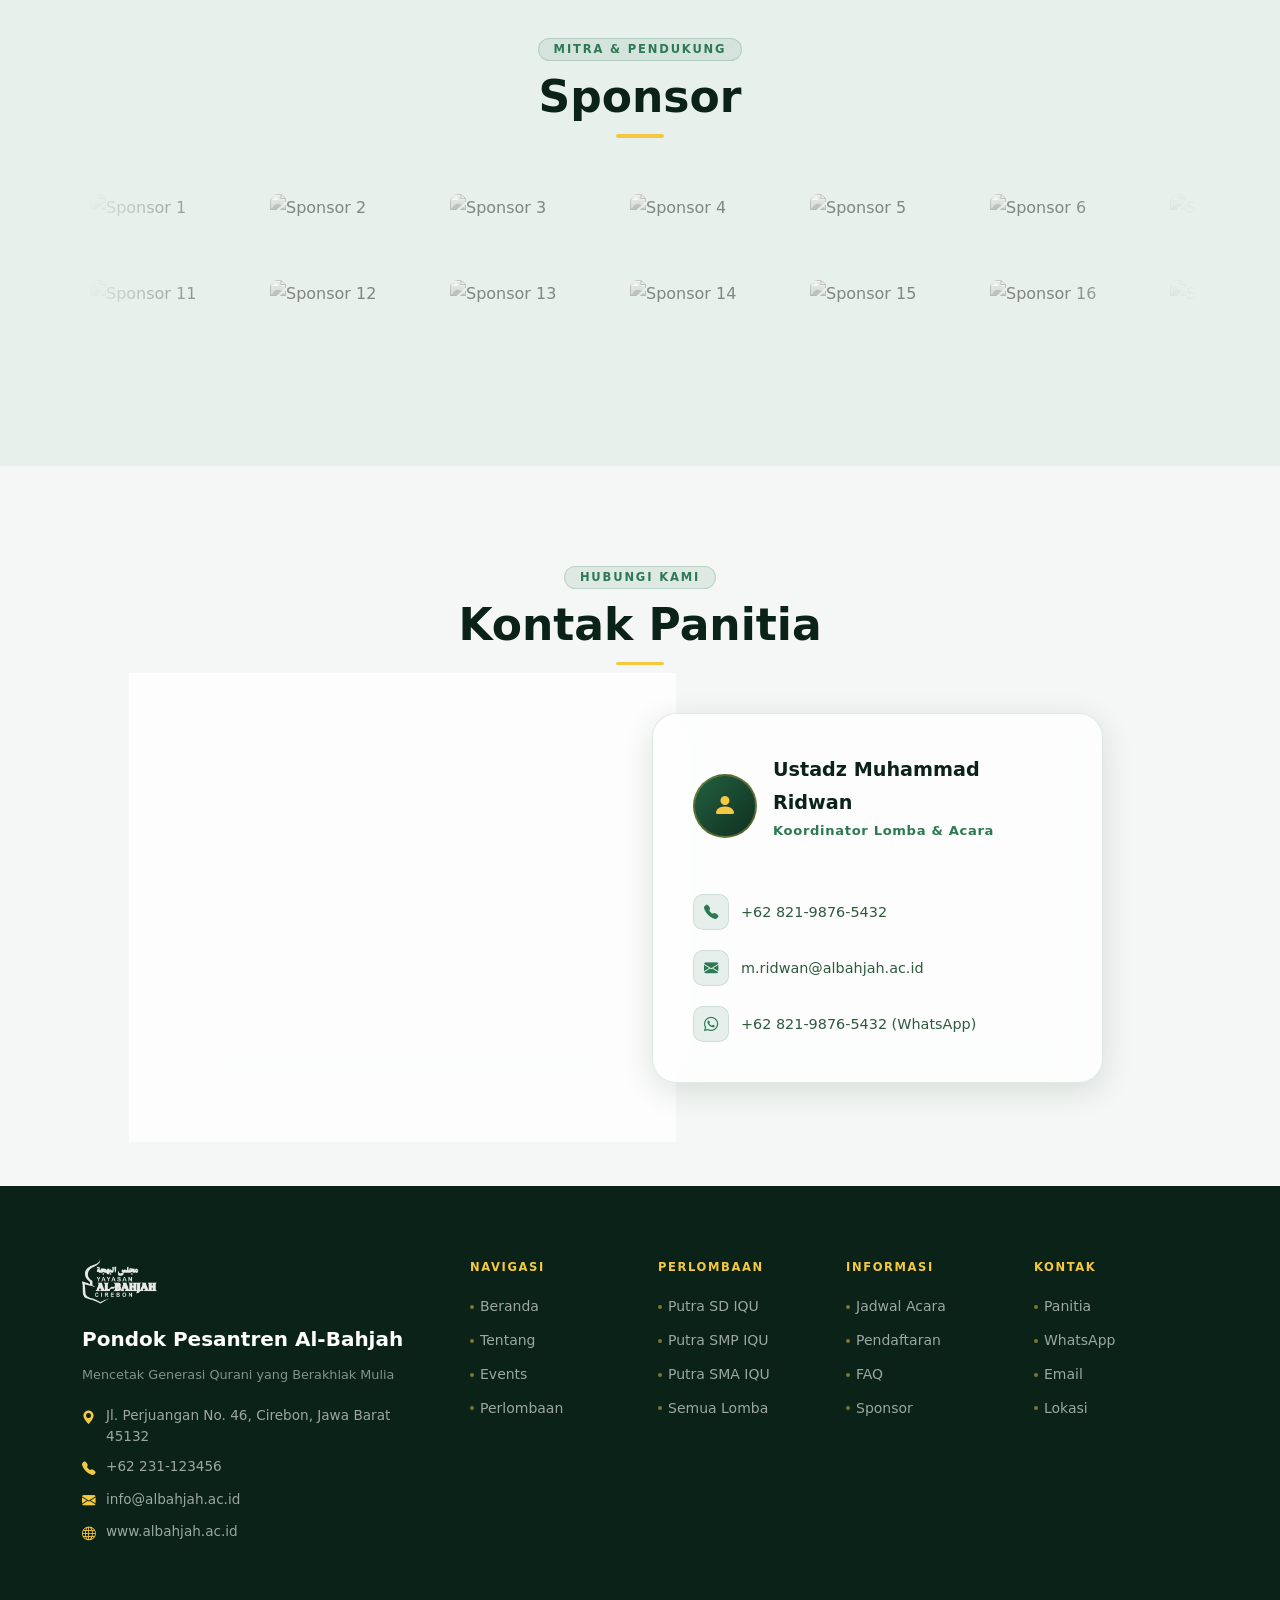
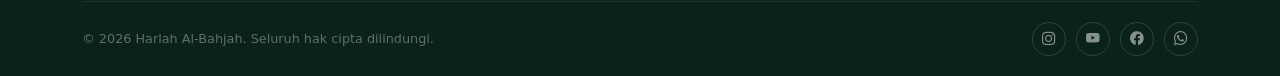
==== commit a276436a: "add more sponsors" ====
--- a/index.html
+++ b/index.html
@@ -443,30 +443,50 @@
           <img src="assets/img/temp-image.jpg" alt="Sponsor 3" class="sponsor-logo" />
           <img src="assets/img/temp-image.jpg" alt="Sponsor 4" class="sponsor-logo" />
           <img src="assets/img/temp-image.jpg" alt="Sponsor 5" class="sponsor-logo" />
+          <img src="assets/img/temp-image.jpg" alt="Sponsor 6" class="sponsor-logo" />
+          <img src="assets/img/temp-image.jpg" alt="Sponsor 7" class="sponsor-logo" />
+          <img src="assets/img/temp-image.jpg" alt="Sponsor 8" class="sponsor-logo" />
+          <img src="assets/img/temp-image.jpg" alt="Sponsor 9" class="sponsor-logo" />
+          <img src="assets/img/temp-image.jpg" alt="Sponsor 10" class="sponsor-logo" />
           <!-- Duplicate -->
           <img src="assets/img/temp-image.jpg" alt="Sponsor 1" class="sponsor-logo" aria-hidden="true" />
           <img src="assets/img/temp-image.jpg" alt="Sponsor 2" class="sponsor-logo" aria-hidden="true" />
           <img src="assets/img/temp-image.jpg" alt="Sponsor 3" class="sponsor-logo" aria-hidden="true" />
           <img src="assets/img/temp-image.jpg" alt="Sponsor 4" class="sponsor-logo" aria-hidden="true" />
           <img src="assets/img/temp-image.jpg" alt="Sponsor 5" class="sponsor-logo" aria-hidden="true" />
-        </div>
-      </div>
-
-      <!-- Row 2 — Scroll Left -->
-      <div class="sponsor-track-wrapper fade-up">
-        <div class="sponsor-track row-2">
-          <!-- Duplicated for seamless loop -->
-          <img src="assets/img/temp-image.jpg" alt="Sponsor 6" class="sponsor-logo" />
-          <img src="assets/img/temp-image.jpg" alt="Sponsor 7" class="sponsor-logo" />
-          <img src="assets/img/temp-image.jpg" alt="Sponsor 8" class="sponsor-logo" />
-          <img src="assets/img/temp-image.jpg" alt="Sponsor 9" class="sponsor-logo" />
-          <img src="assets/img/temp-image.jpg" alt="Sponsor 10" class="sponsor-logo" />
-          <!-- Duplicate -->
           <img src="assets/img/temp-image.jpg" alt="Sponsor 6" class="sponsor-logo" aria-hidden="true" />
           <img src="assets/img/temp-image.jpg" alt="Sponsor 7" class="sponsor-logo" aria-hidden="true" />
           <img src="assets/img/temp-image.jpg" alt="Sponsor 8" class="sponsor-logo" aria-hidden="true" />
           <img src="assets/img/temp-image.jpg" alt="Sponsor 9" class="sponsor-logo" aria-hidden="true" />
           <img src="assets/img/temp-image.jpg" alt="Sponsor 10" class="sponsor-logo" aria-hidden="true" />
+        </div>
+      </div>
+
+      <!-- Row 2 — Scroll Left -->
+      <div class="sponsor-track-wrapper fade-up">
+        <div class="sponsor-track row-2">
+          <!-- Duplicated for seamless loop -->
+          <img src="assets/img/temp-image.jpg" alt="Sponsor 11" class="sponsor-logo" />
+          <img src="assets/img/temp-image.jpg" alt="Sponsor 12" class="sponsor-logo" />
+          <img src="assets/img/temp-image.jpg" alt="Sponsor 13" class="sponsor-logo" />
+          <img src="assets/img/temp-image.jpg" alt="Sponsor 14" class="sponsor-logo" />
+          <img src="assets/img/temp-image.jpg" alt="Sponsor 15" class="sponsor-logo" />
+          <img src="assets/img/temp-image.jpg" alt="Sponsor 16" class="sponsor-logo" />
+          <img src="assets/img/temp-image.jpg" alt="Sponsor 17" class="sponsor-logo" />
+          <img src="assets/img/temp-image.jpg" alt="Sponsor 18" class="sponsor-logo" />
+          <img src="assets/img/temp-image.jpg" alt="Sponsor 19" class="sponsor-logo" />
+          <img src="assets/img/temp-image.jpg" alt="Sponsor 20" class="sponsor-logo" />
+          <!-- Duplicate -->
+          <img src="assets/img/temp-image.jpg" alt="Sponsor 11" class="sponsor-logo" aria-hidden="true" />
+          <img src="assets/img/temp-image.jpg" alt="Sponsor 12" class="sponsor-logo" aria-hidden="true" />
+          <img src="assets/img/temp-image.jpg" alt="Sponsor 13" class="sponsor-logo" aria-hidden="true" />
+          <img src="assets/img/temp-image.jpg" alt="Sponsor 14" class="sponsor-logo" aria-hidden="true" />
+          <img src="assets/img/temp-image.jpg" alt="Sponsor 15" class="sponsor-logo" aria-hidden="true" />
+          <img src="assets/img/temp-image.jpg" alt="Sponsor 16" class="sponsor-logo" aria-hidden="true" />
+          <img src="assets/img/temp-image.jpg" alt="Sponsor 17" class="sponsor-logo" aria-hidden="true" />
+          <img src="assets/img/temp-image.jpg" alt="Sponsor 18" class="sponsor-logo" aria-hidden="true" />
+          <img src="assets/img/temp-image.jpg" alt="Sponsor 19" class="sponsor-logo" aria-hidden="true" />
+          <img src="assets/img/temp-image.jpg" alt="Sponsor 20" class="sponsor-logo" aria-hidden="true" />
         </div>
       </div>
 
--- a/css/global.css
+++ b/css/global.css
@@ -4,7 +4,7 @@
    ============================================================ */
 
 /* ---------- Google Fonts ---------- */
-@import url('https://fonts.googleapis.com/css2?family=Playfair+Display:wght@400;600;700&family=DM+Sans:wght@300;400;500;600&display=swap');
+/* @import url('https://fonts.googleapis.com/css2?family=Playfair+Display:wght@400;600;700&family=DM+Sans:wght@300;400;500;600&display=swap'); */
 
 /* ---------- CSS Variables ---------- */
 :root {
@@ -38,8 +38,10 @@
   --accent-hover: var(--clr-yellow-300);
 
   /* Typography */
-  --font-display: 'Playfair Display', Georgia, serif;
-  --font-body: 'DM Sans', sans-serif;
+  /* --font-display: 'Playfair Display', Georgia, serif; */
+  /* --font-body: 'DM Sans', sans-serif; */
+  --font-display: system-ui, sans-serif;
+  --font-body: system-ui, sans-serif;
 
   /* Radius */
   --radius-sm: 10px;
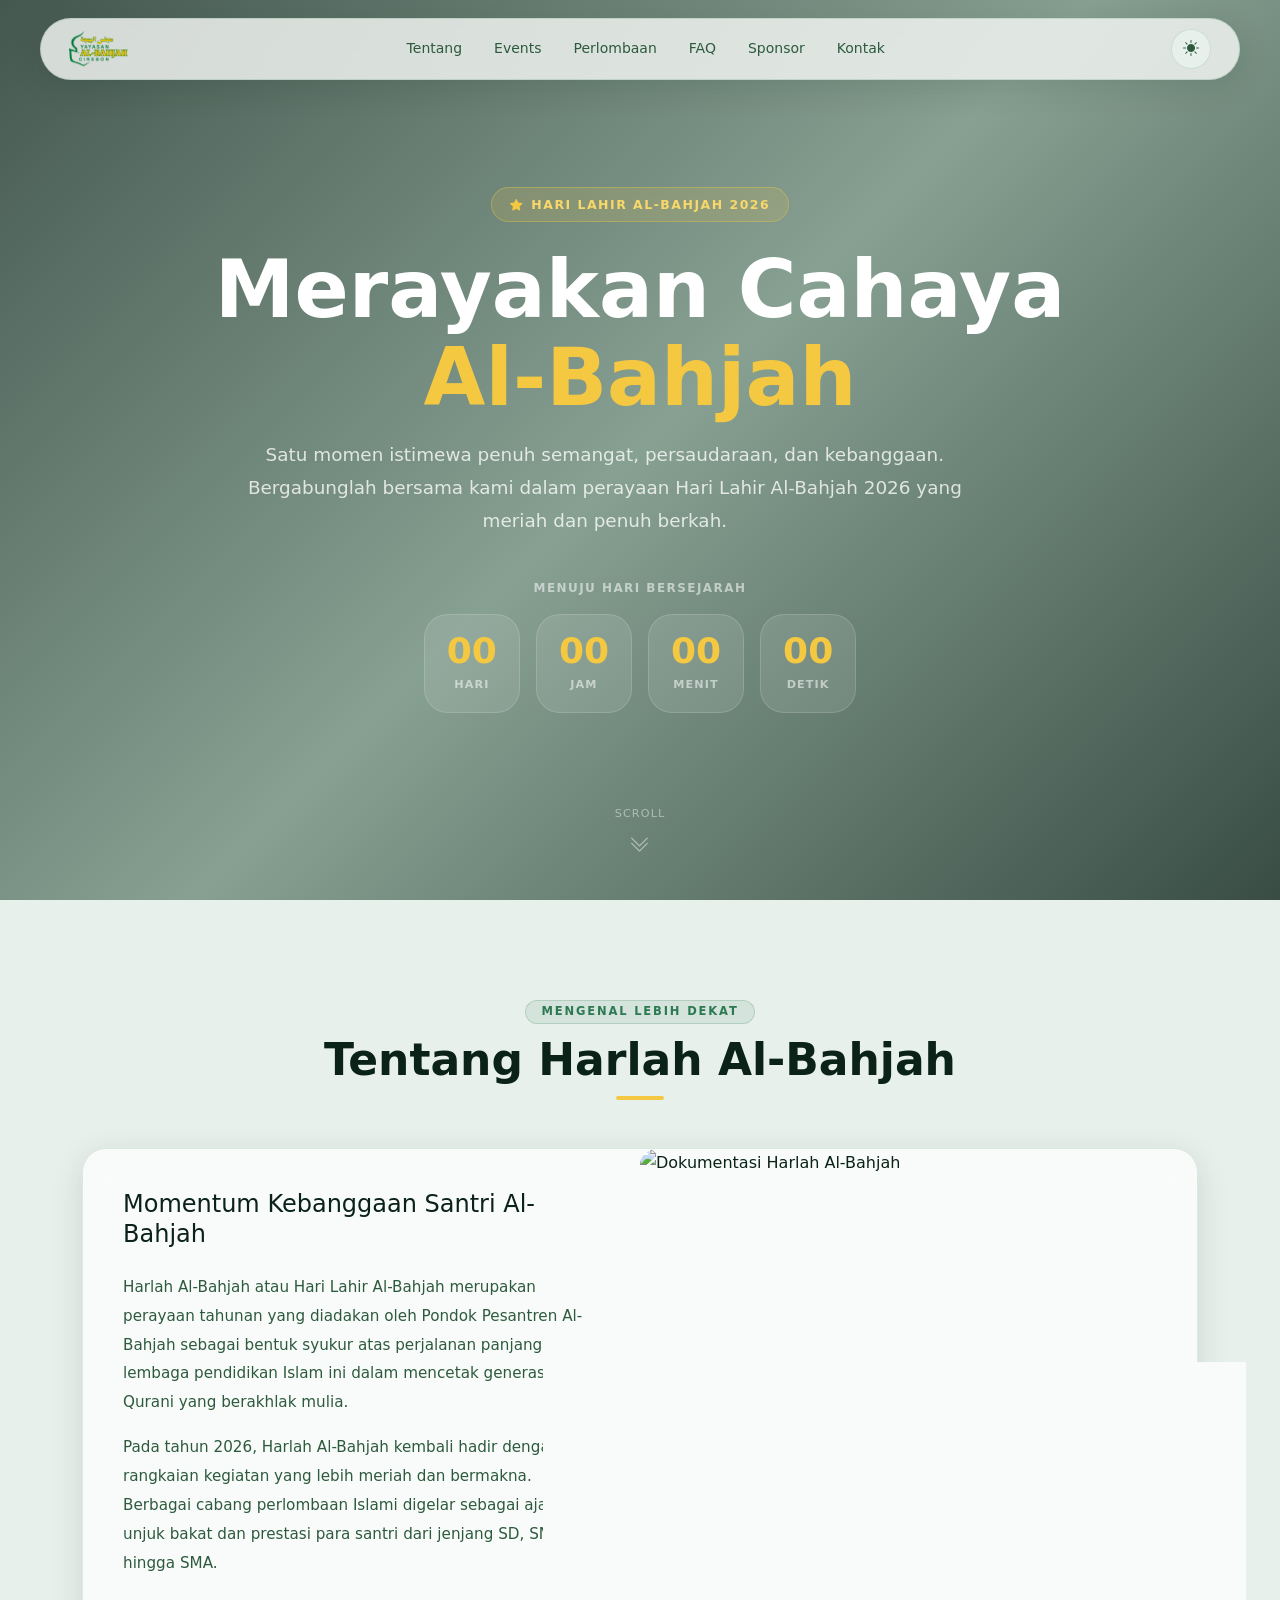
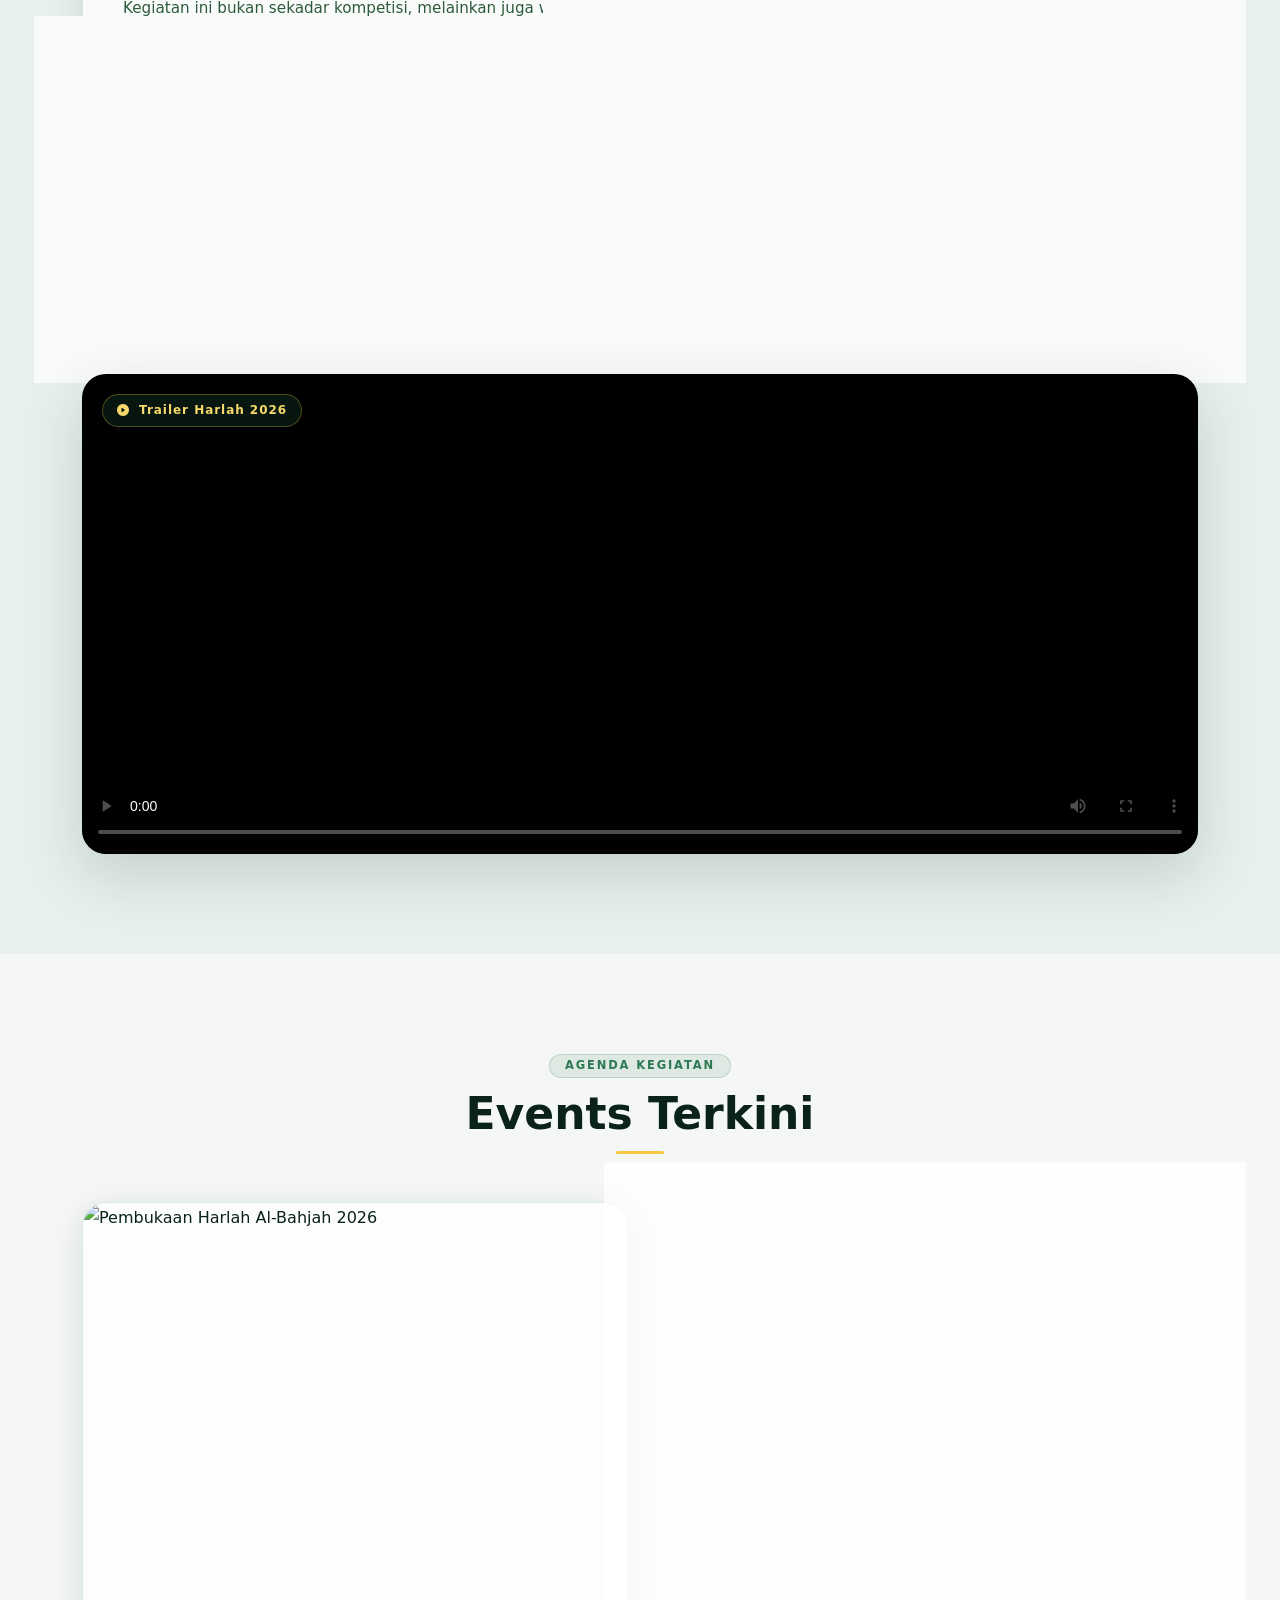
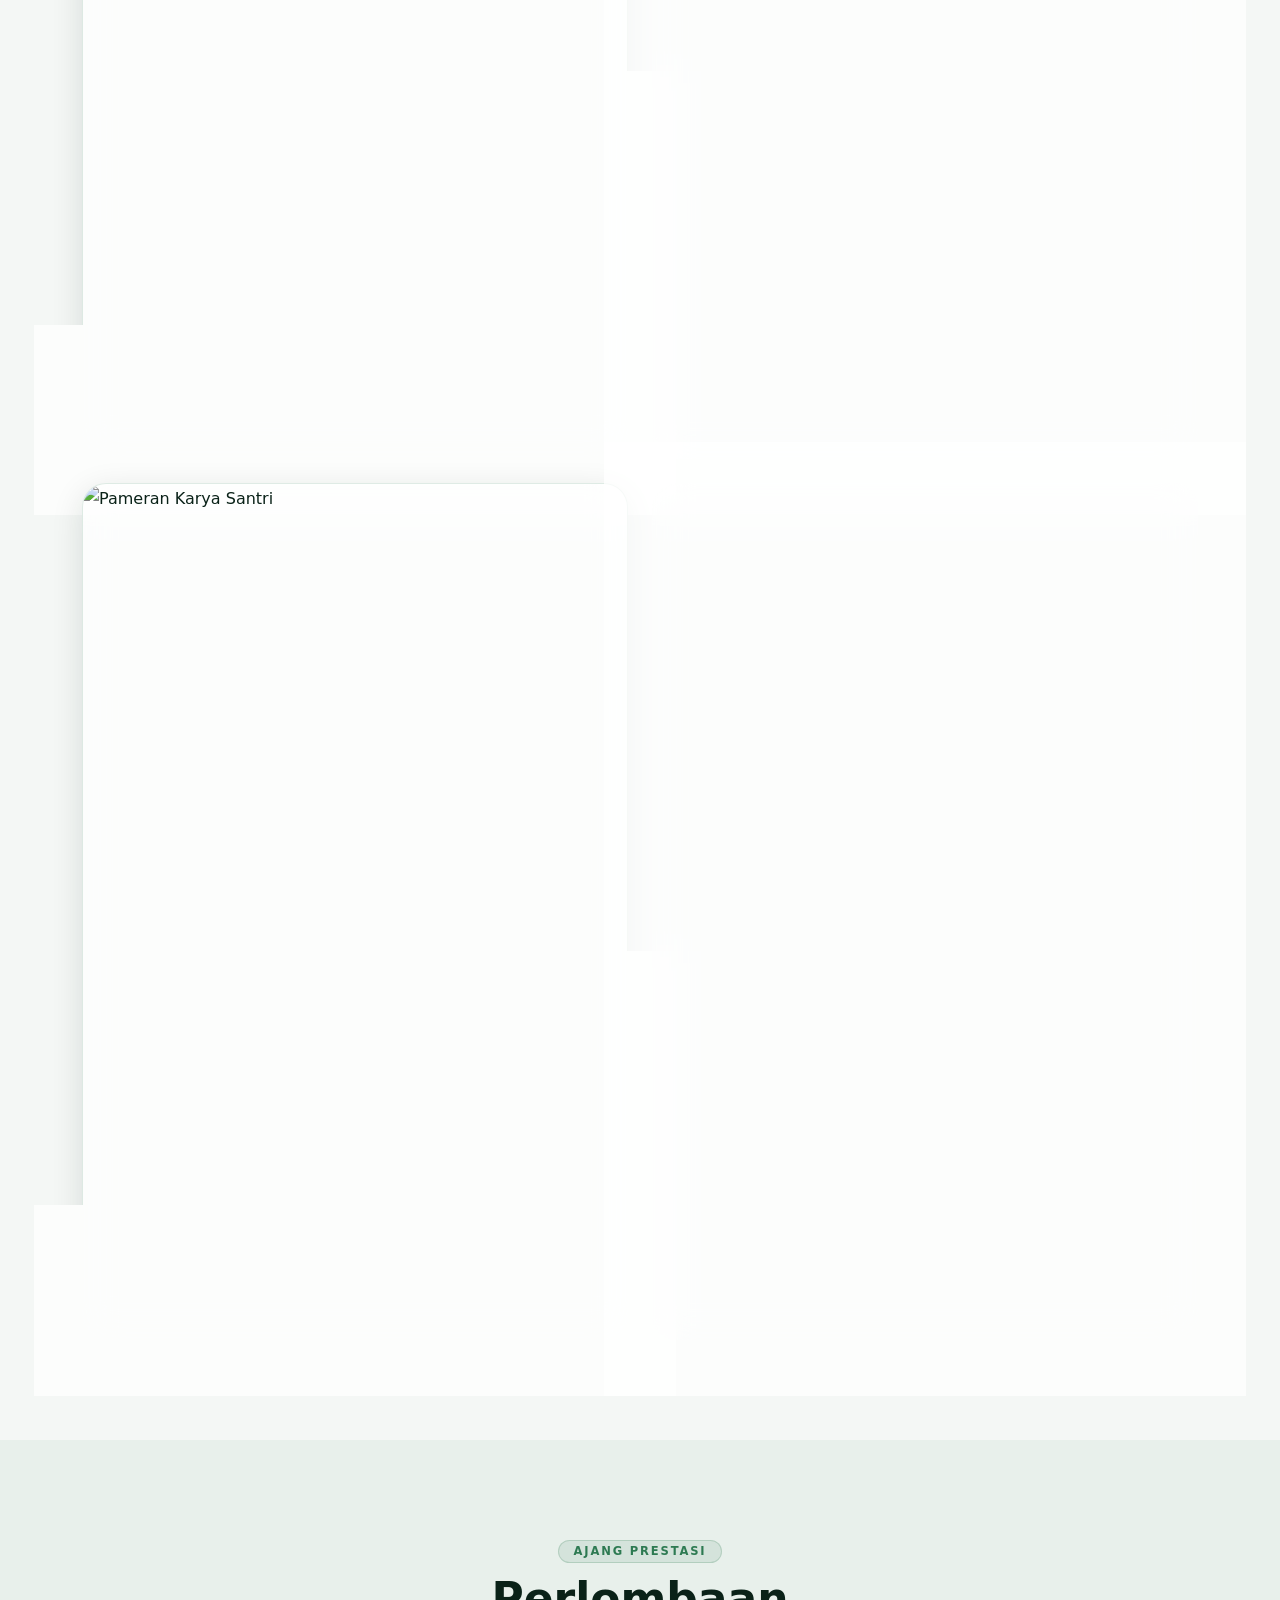
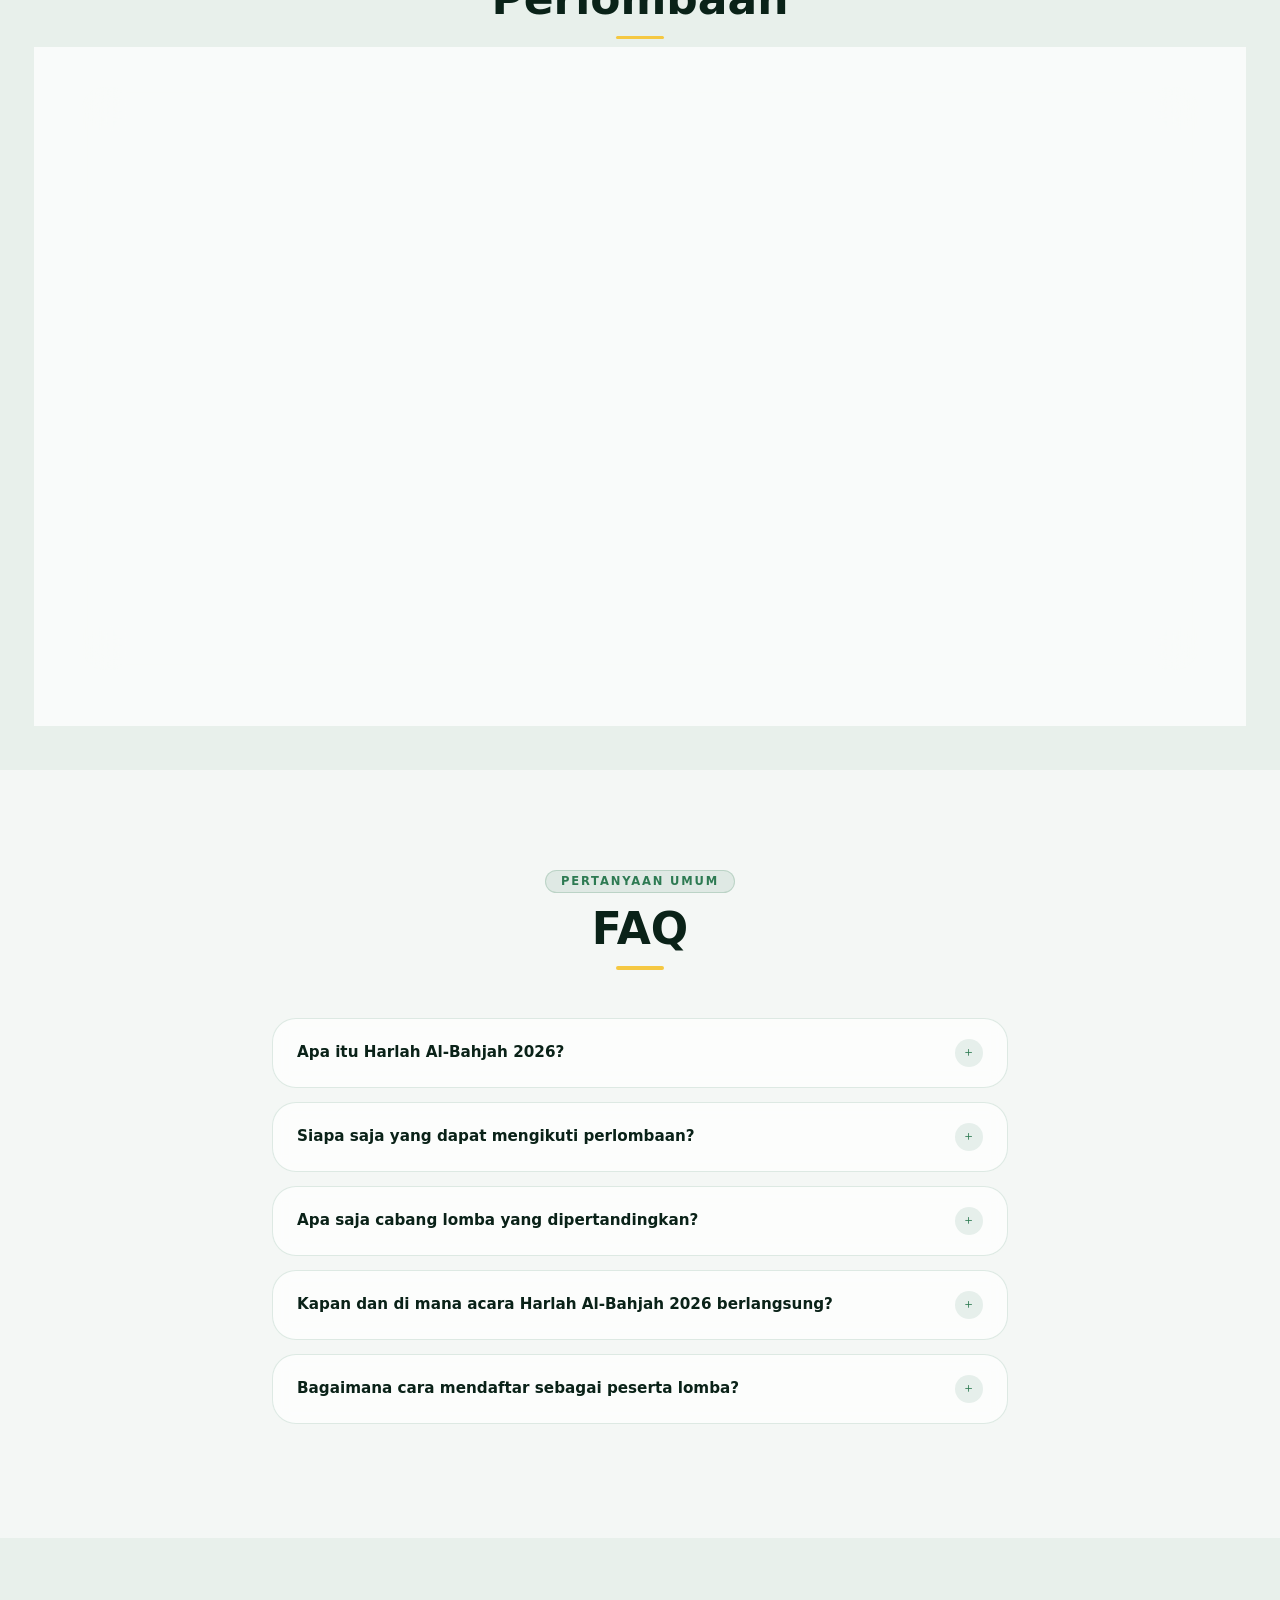
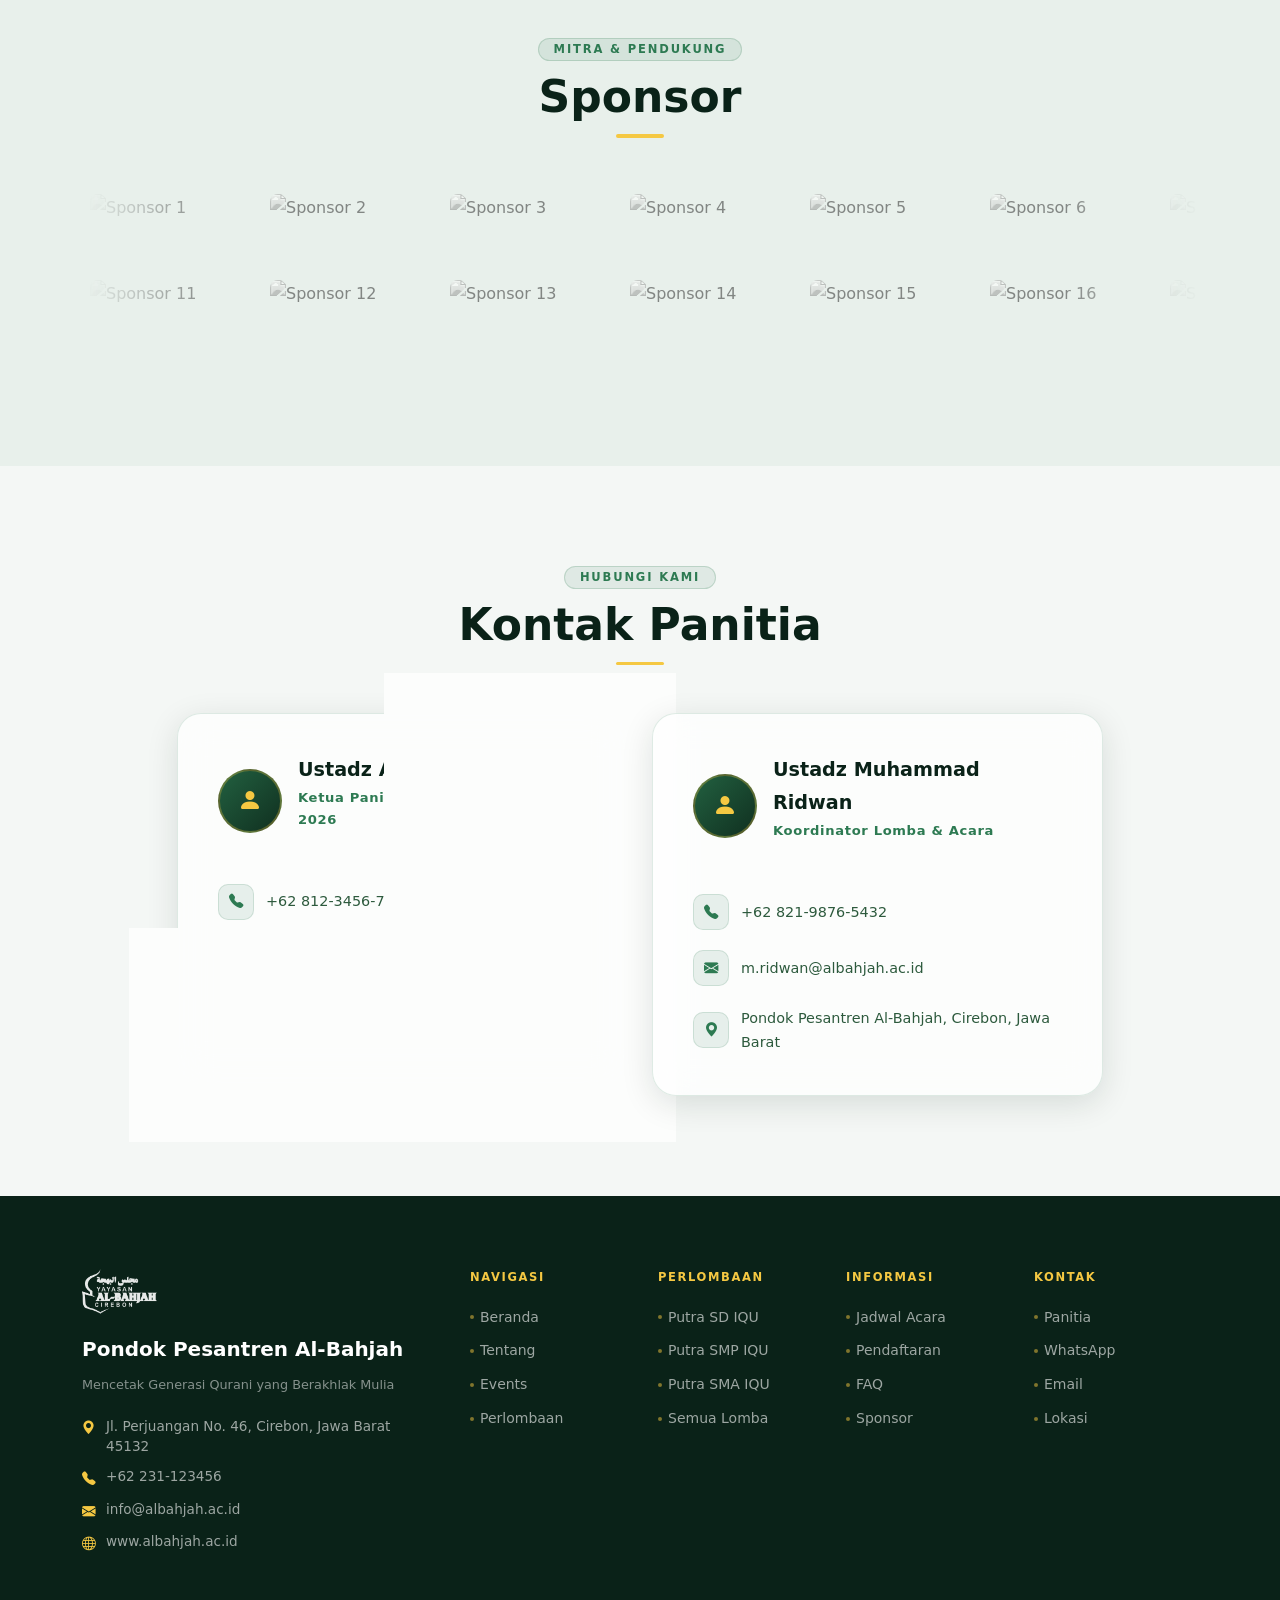
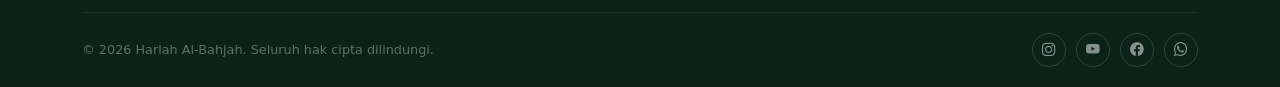
==== commit 1421ace1: "add location information" ====
--- a/index.html
+++ b/index.html
@@ -572,9 +572,9 @@
 
             <div class="contact-info-row">
               <div class="contact-info-icon">
-                <i class="bi bi-whatsapp"></i>
-              </div>
-              <span>+62 821-9876-5432 (WhatsApp)</span>
+                <i class="bi bi-geo-alt-fill"></i>
+              </div>
+              <span>Pondok Pesantren Al-Bahjah, Cirebon, Jawa Barat</span>
             </div>
           </div>
         </div>
